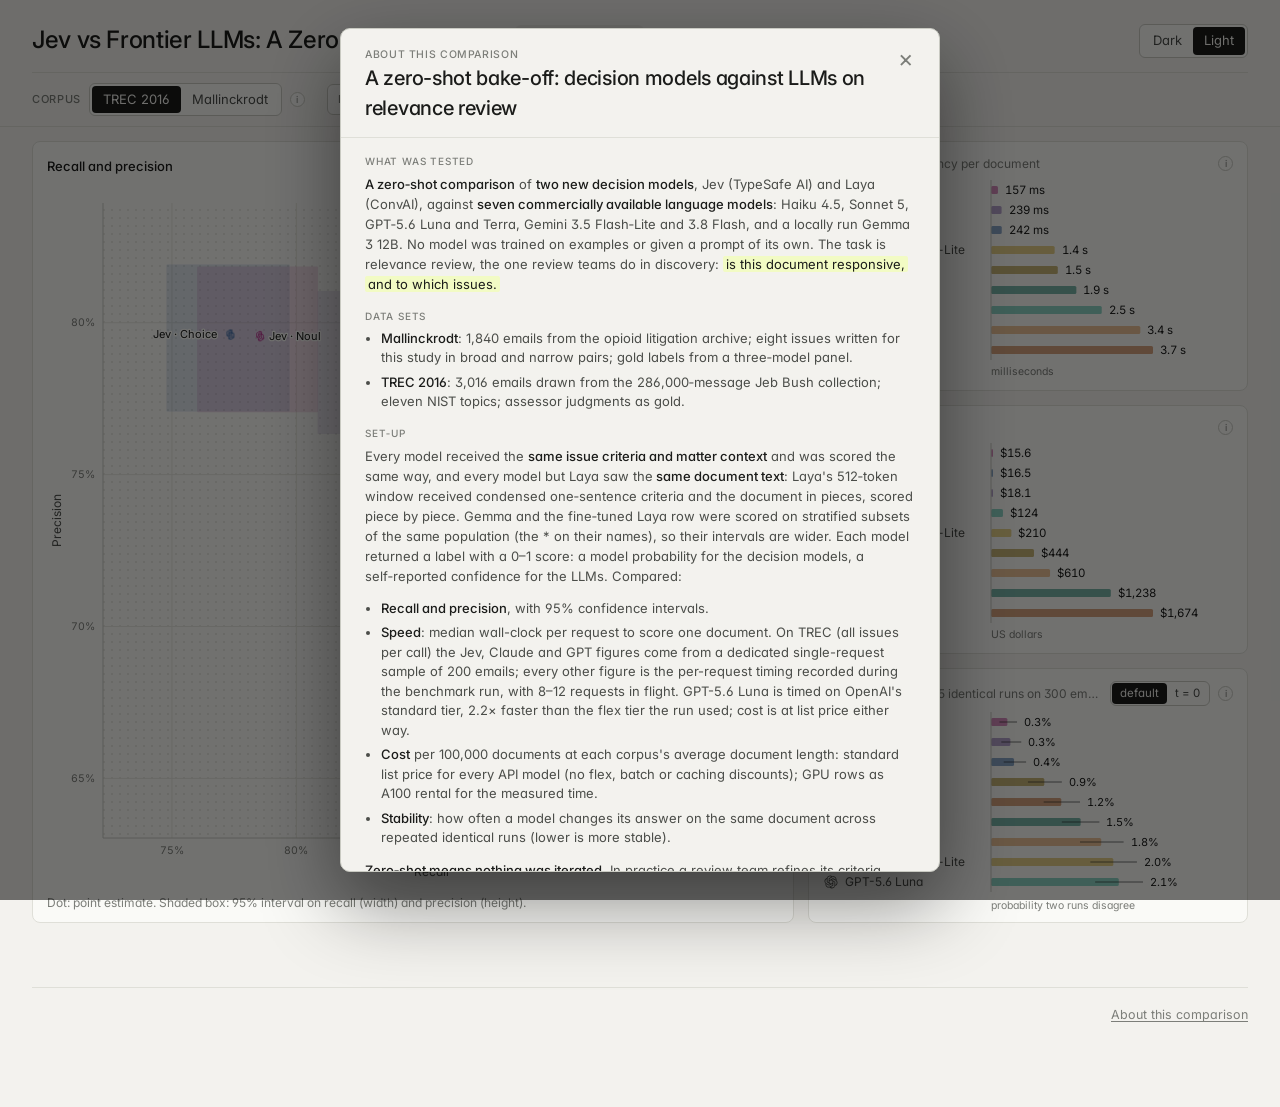
==== index.html @ c20f3b93 "deploy 2026-09-25T17:22Z" ====
<!doctype html>
<html lang="en" data-theme="light">
  <head>
    <meta charset="UTF-8" />
    <meta name="viewport" content="width=device-width, initial-scale=1.0" />
    <title>Jev vs Frontier LLMs: A Zero-Shot Bakeoff</title>
    <meta name="description" content="A zero-shot bake-off: two decision models against seven LLMs on discovery relevance review, same criteria and documents once, no training on examples, no prompt iteration." />
    <link rel="preconnect" href="https://fonts.googleapis.com" />
    <link rel="preconnect" href="https://fonts.gstatic.com" crossorigin />
    <link
      href="https://fonts.googleapis.com/css2?family=Inter:wght@400;500;600&display=swap"
      rel="stylesheet"
    />
    <script type="module" crossorigin src="./assets/main-C9_h8XtU.js"></script>
    <link rel="modulepreload" crossorigin href="./assets/styles-Cl5FQBZz.js">
    <link rel="modulepreload" crossorigin href="./assets/App-DE8PNgDk.js">
    <link rel="stylesheet" crossorigin href="./assets/styles-CGewvNcz.css">
  </head>
  <body>
    <div id="root"></div>
  </body>
</html>
---- assets/styles-CGewvNcz.css ----
:root{--sans: "Inter", -apple-system, BlinkMacSystemFont, "Segoe UI", sans-serif;--ease: cubic-bezier(.2, .7, .2, 1);--bg: #f3f2ee;--bg-2: #eae9e3;--panel: #fafaf7;--ink: #1b1c1a;--ink-2: #4b4d49;--ink-3: #7c7e79;--ink-4: #a7a9a3;--line: #dfdfd8;--line-2: #c9cac2;--grid: #e6e6df;--dots: #c6c7bf;--axis: #c9cac2;--box-alpha: .14;--box-stroke-w: .75;--bar-alpha: .55;--hl: #f2fbc4;--hl-line: #d6e88f;--tk-tag: #3a6ea5;--tk-attr: #6c5b9e;--tk-key: #3a6ea5;--tk-str: #4f7d3f;--tk-num: #8e4a8c;--c-jev: #b52f8a;--c-jev-2: #d878b8;--c-laya: #2c5f9e;--c-laya-2: #6d9bd0;--c-laya-ft: #7a5aa8;--c-haiku: #e0954a;--c-sonnet: #b85e1c;--c-luna: #33b39a;--c-terra: #0f7a66;--c-flashlite: #d3ae2e;--c-flash: #9d7c10;--c-gemma: #7d9240;--c-lexical: #9a9b95;--c-tar-1: #c4a7d6;--c-tar-2: #a583bf;--c-tar-3: #7f5aa3;--c-tar-4: #5a3a7e;--c-cal: #3d5a80;--c-base: #1b1c1a;--v0: #1b1c1a;--v1: #b85e1c;--v2: #e0954a;--v3: #2c5f9e;--v4: #6d9bd0;--v5: #7a5aa8;--v6: #ad8bd2;--v7: #b52f8a;--v8: #d878b8;--v9: #9d7c10;--v10: #d3ae2e;--v11: #7d9240;--v12: #7c7e79;--v13: #b8b9b3;--v14: #0f7a66;--v15: #33b39a}[data-theme=dark]{--bg: #1e2124;--bg-2: #262a2e;--panel: #23272a;--ink: #e9eae6;--ink-2: #c1c3be;--ink-3: #8b8e89;--ink-4: #62655f;--line: #2f3337;--line-2: #3d4247;--grid: #2c3034;--dots: #3a3f44;--axis: #464b50;--box-alpha: .2;--bar-alpha: .7;--hl: rgba(206, 240, 60, .14);--hl-line: rgba(206, 240, 60, .38);--tk-tag: #7fa8d8;--tk-attr: #a894d4;--tk-key: #7fa8d8;--tk-str: #93b876;--tk-num: #cc8bc0;--c-jev: #ea5fbf;--c-jev-2: #f2a1d8;--c-laya: #5b9be0;--c-laya-2: #9cc3ee;--c-laya-ft: #a98be0;--c-haiku: #f3ab5e;--c-sonnet: #e0822d;--c-luna: #5fd8bb;--c-terra: #23b39a;--c-flashlite: #ead45c;--c-flash: #c9ab2a;--c-gemma: #a9c060;--c-lexical: #8f938e;--c-tar-1: #d7c4e6;--c-tar-2: #bfa1d8;--c-tar-3: #a380c8;--c-tar-4: #8560b0;--c-cal: #7fa2cc;--c-base: #e9eae6;--v0: #e9eae6;--v1: #e0822d;--v2: #f3ab5e;--v3: #5b9be0;--v4: #9cc3ee;--v5: #a98be0;--v6: #c9b3ec;--v7: #ea5fbf;--v8: #f2a1d8;--v9: #c9ab2a;--v10: #ead45c;--v11: #a9c060;--v12: #8b8e89;--v13: #5b5f5a;--v14: #23b39a;--v15: #5fd8bb}*{box-sizing:border-box}html,body{margin:0;padding:0}body{background:var(--bg);color:var(--ink);font-family:var(--sans);font-size:14px;line-height:1.5;-webkit-font-smoothing:antialiased;text-rendering:optimizeLegibility;font-feature-settings:"cv11","ss01";transition:background .16s,color .16s}button{font:inherit;color:inherit}svg text{-webkit-user-select:none;user-select:none;font-family:var(--sans)}.mono,.num,svg text.mono{font-family:var(--sans);font-variant-numeric:tabular-nums;font-feature-settings:"tnum","cv11"}.page{max-width:1320px;margin:0 auto;padding:24px 32px 64px}.masthead{display:flex;align-items:center;gap:28px;padding-bottom:14px;border-bottom:1px solid var(--line)}.masthead .theme{margin-left:auto}.tabs{display:inline-flex;gap:4px}.tabs button{border:0;background:none;color:var(--ink-3);font:inherit;font-size:13.5px;padding:6px 10px;border-radius:6px;cursor:pointer}.tabs button:hover{color:var(--ink)}.tabs button.on{color:var(--ink);background:var(--bg-2)}.eyebrow{font-size:11px;letter-spacing:.06em;text-transform:uppercase;color:var(--ink-3);font-weight:500}.title{font-weight:500;font-size:24px;line-height:1.2;letter-spacing:-.015em;margin:0;white-space:nowrap}.title em{font-style:normal;color:var(--ink-3)}.lede{color:var(--ink-2);font-size:14.5px;max-width:760px;margin:0}.stats{display:flex;gap:32px;flex-wrap:wrap;margin-top:2px}.stat{display:flex;flex-direction:column;gap:2px}.stat .n{font-size:18px;line-height:1.1;font-weight:500;letter-spacing:-.02em;font-variant-numeric:tabular-nums}.stat .l{font-size:12px;color:var(--ink-3)}.controls{position:sticky;top:0;z-index:30;background:color-mix(in srgb,var(--bg) 96%,transparent);-webkit-backdrop-filter:blur(10px);backdrop-filter:blur(10px);border-bottom:1px solid var(--line);margin:0 -32px;padding:10px 32px;display:flex;gap:22px;flex-wrap:wrap;align-items:center}.control{display:flex;align-items:center;gap:8px}.control>.lab{font-size:11px;color:var(--ink-3);text-transform:uppercase;letter-spacing:.06em;font-weight:500}.control>.ctl{display:contents}.seg{display:inline-flex;border:1px solid var(--line-2);border-radius:6px;padding:2px;background:var(--panel)}.seg button{border:0;background:transparent;border-radius:4px;padding:4px 11px;font-size:13px;color:var(--ink-2);cursor:pointer;transition:background .12s,color .12s;white-space:nowrap}.seg button:hover{color:var(--ink)}.seg button.on{background:var(--ink);color:var(--bg)}.seg button.seg-hl{position:relative;z-index:0}.seg button.seg-hl:before{content:"";position:absolute;top:0;right:0;bottom:0;left:0;border-radius:4px;background:var(--hl);opacity:0;z-index:-1}.seg button.seg-hl.pulse:before{animation:seg-flash .65s ease-in-out 2}@keyframes seg-flash{0%,to{opacity:0}50%{opacity:1}}.section{padding:14px 0 8px}.sec-head{display:flex;align-items:baseline;gap:14px;flex-wrap:wrap;margin-bottom:6px}.sec-head h2{font-weight:500;font-size:22px;margin:0;letter-spacing:-.015em}.sec-head .sub{color:var(--ink-3);font-size:13px}.pick-wrap{position:relative;display:inline-flex}.pick-btn{display:inline-flex;align-items:center;gap:8px;border:1px solid var(--line-2);background:var(--panel);border-radius:6px;padding:5px 10px;font:inherit;font-size:13px;color:var(--ink);cursor:pointer}.pick-btn:hover,.pick-wrap.open .pick-btn{border-color:var(--ink-3)}.pick-btn .pick-lab{font-size:11px;color:var(--ink-3);text-transform:uppercase;letter-spacing:.06em;font-weight:500}.pick-btn .pick-sum{color:var(--ink)}.pick-btn .chev{width:6px;height:6px;border-right:1.5px solid var(--ink-3);border-bottom:1.5px solid var(--ink-3);transform:translateY(-2px) rotate(45deg);margin-left:2px}.pick-pop{position:absolute;top:calc(100% + 6px);left:0;z-index:40;min-width:300px;max-height:min(70vh,640px);overflow:auto;background:var(--panel);border:1px solid var(--line-2);border-radius:8px;padding:6px;box-shadow:0 12px 32px #00000059;width:max-content;max-width:min(92vw,760px)}.pick-grps{display:flex;flex-wrap:wrap;align-items:flex-start;gap:2px 14px}.pick-pop.r{left:auto;right:0}.pick-grp{flex:1 0 auto;min-width:210px}.pick-grp{padding:4px 0 6px}.pick-gh{display:flex;width:100%;justify-content:space-between;align-items:baseline;border:0;background:none;font:inherit;font-size:10.5px;letter-spacing:.06em;text-transform:uppercase;color:var(--ink-3);font-weight:500;padding:4px 8px;cursor:pointer;border-radius:4px}.pick-gh:hover{color:var(--ink);background:var(--bg-2)}.pick-gh .n{font-size:10.5px;letter-spacing:0;text-transform:none;color:var(--ink-4)}.pick-row{display:flex;align-items:center;border-radius:5px}.pick-row:hover{background:var(--bg-2)}.pick-main{flex:1;display:flex;align-items:center;gap:8px;border:0;background:none;font:inherit;font-size:12.5px;color:var(--ink-3);padding:4px 8px;cursor:pointer;text-align:left;border-radius:5px;white-space:nowrap}.pick-row.on .pick-main{color:var(--ink)}.pick-main .box{width:12px;height:12px;border-radius:3px;border:1px solid var(--line-2);flex:none;position:relative}.pick-main .box.on{background:var(--ink);border-color:var(--ink)}.pick-main .box.on:after{content:"";position:absolute;left:3.5px;top:1px;width:3px;height:6px;border-right:1.5px solid var(--bg);border-bottom:1.5px solid var(--bg);transform:rotate(45deg)}.pick-main .mark{display:inline-flex;align-items:center;flex:none}.pick-row:not(.on) .mark{opacity:.45;filter:grayscale(1)}.pick-main .sw{width:9px;height:9px;border-radius:2px;display:inline-block}.pick-main .star{color:var(--ink-3);font-size:11px}.pick-main .sub{color:var(--ink-4)}.pick-i{width:16px;height:16px;border-radius:50%;border:1px solid var(--line-2);background:none;color:var(--ink-3);font:inherit;font-size:9.5px;display:inline-flex;align-items:center;justify-content:center;cursor:pointer;margin-right:6px;opacity:0}.pick-row:hover .pick-i{opacity:1}.pick-i:hover{color:var(--ink);border-color:var(--ink-3)}.pick-foot{width:100%;display:flex;gap:12px;align-items:center;border-top:1px solid var(--line);margin-top:4px;padding:8px 8px 4px}.pick-foot button{border:0;background:none;font:inherit;font-size:11.5px;color:var(--ink-3);cursor:pointer;padding:0}.pick-foot button:hover{color:var(--ink)}.pick-foot-r{margin-left:auto}.pick-note{color:var(--ink-4);font-size:11.5px;max-width:360px;display:inline-block;white-space:normal;text-align:right}.dash{display:grid;grid-template-columns:minmax(0,1fr) 440px;gap:14px;align-items:stretch}.dash .stack{display:flex;flex-direction:column;gap:14px;min-width:0}.dash .card{min-width:0}@media(max-width:1000px){.dash{grid-template-columns:1fr}}.dash.ranked{grid-template-columns:minmax(0,1fr)}.dash.ranked>.card{grid-column:1 / -1}.dash.ranked .stack{display:grid;grid-auto-flow:column;grid-auto-columns:minmax(0,1fr)}@media(max-width:900px){.dash.ranked .stack{grid-auto-flow:row;grid-auto-columns:auto}}.cmp-tabs{flex-basis:100%;display:flex;align-items:center;margin:-4px 0 -10px}.cmp-tabs .seg{border:0;background:none;padding:0;border-radius:0;gap:2px;flex-wrap:wrap}.cmp-tabs .seg button{padding:7px 12px 9px;font-size:13.5px;color:var(--ink-3);border-radius:6px 6px 0 0}.cmp-tabs .seg button:hover{color:var(--ink);background:var(--bg-2)}.cmp-tabs .seg button.on{background:none;color:var(--ink);box-shadow:inset 0 -2px 0 var(--ink)}.cmp-full .card-t,.cmp-full .card-t .right{flex-wrap:wrap;row-gap:6px}.masthead .variant{font-size:12px;color:var(--ink-3);text-decoration:none;border:1px solid var(--line-2);border-radius:999px;padding:2px 10px;white-space:nowrap}.masthead .variant:hover{color:var(--ink);border-color:var(--ink-3)}.select{position:relative}.select select{-moz-appearance:none;appearance:none;-webkit-appearance:none;border:1px solid var(--line-2);background:var(--panel);border-radius:6px;padding:6px 30px 6px 10px;font:inherit;font-size:13px;color:var(--ink);cursor:pointer}.select:after{content:"";position:absolute;right:11px;top:50%;width:6px;height:6px;border-right:1.5px solid var(--ink-3);border-bottom:1.5px solid var(--ink-3);transform:translateY(-70%) rotate(45deg);pointer-events:none}.card{background:var(--panel);border:1px solid var(--line);border-radius:8px;padding:12px 14px 10px;position:relative}.card.fill{display:flex;flex-direction:column}.card.fill .chart-fill{flex:1;position:relative}.card-t{display:flex;align-items:center;gap:8px;margin-bottom:6px}.card-t .seg{padding:1px}.card-t .seg button{padding:2px 8px;font-size:11.5px}.card-t h3{margin:0;font-size:13px;font-weight:500;color:var(--ink);white-space:nowrap}.card-t .unit{color:var(--ink-3);font-size:12px;white-space:nowrap;overflow:hidden;text-overflow:ellipsis;min-width:0;flex:1}.card-t .right{margin-left:auto;display:flex;align-items:center;gap:8px;flex:none}.card [data-tip-host]{min-width:0}.hint{position:relative;display:inline-flex}.hint>.i{display:inline-flex;align-items:center;justify-content:center;width:15px;height:15px;padding:0;border-radius:50%;border:1px solid var(--line-2);color:var(--ink-3);font:inherit;font-size:9.5px;cursor:pointer;line-height:1;background:var(--panel)}.hint>.i:hover,.hint.open>.i{border-color:var(--ink-3);color:var(--ink)}.hint>.i:focus-visible{outline:1.5px solid var(--ink-3);outline-offset:1px}.hint .pop{position:absolute;top:calc(100% + 7px);right:0;z-index:45;width:360px;max-width:calc(100vw - 24px);background:var(--panel);color:var(--ink);border:1px solid var(--line);border-radius:8px;padding:10px 12px 11px;font-size:12px;line-height:1.45;font-weight:400;text-align:left;white-space:normal;box-shadow:0 6px 20px #00000024}[data-theme=dark] .hint .pop{box-shadow:0 8px 24px #0006;border-color:var(--line-2)}.hint .pop.l{right:auto;left:0}.hint .pop.up{top:auto;bottom:calc(100% + 7px)}.hint .pop .t{font-size:12.5px;font-weight:500;color:var(--ink);margin-bottom:8px}.hint .pop dl{display:grid;grid-template-columns:max-content minmax(0,1fr);gap:6px 12px;margin:0}.hint .pop dl .row{display:contents}.hint .pop dt{font-size:10px;letter-spacing:.05em;text-transform:uppercase;color:var(--ink-3);font-weight:500;padding-top:2px;max-width:92px}.hint .pop dd,.hint .pop p{margin:0;font-size:12px;color:var(--ink-2)}.hint .pop .more{display:inline-block;margin-top:10px;padding:0;border:0;background:none;font:inherit;font-size:11.5px;color:var(--ink-3);cursor:pointer;text-decoration:underline;text-underline-offset:2px}.hint .pop .more:hover{color:var(--ink)}.tip{position:absolute;z-index:50;pointer-events:none;color:var(--ink);border-radius:6px;padding:7px 10px 6px;width:max-content;min-width:150px;max-width:260px;background:color-mix(in srgb,var(--panel) 92%,transparent);backdrop-filter:blur(6px);-webkit-backdrop-filter:blur(6px);border:1px solid var(--line);box-shadow:0 4px 16px #0000001a;font-size:12px;line-height:1.4}[data-theme=dark] .tip{background:color-mix(in srgb,var(--bg-2) 92%,transparent);border-color:var(--line-2);box-shadow:0 6px 20px #00000059}.tip .t{font-weight:500;font-size:12px;margin-bottom:4px;display:flex;align-items:center;gap:7px}.tip .t .sw{width:8px;height:8px;border-radius:2px;display:inline-block;flex:none}.tip .t .ic{display:inline-flex;align-items:center;flex:none}.tip .val{display:flex;align-items:baseline;gap:2px 6px;flex-wrap:wrap}.tip .val .n{font-size:13px;font-weight:500;font-variant-numeric:tabular-nums;font-feature-settings:"tnum","cv11";white-space:nowrap}.tip .val .u{color:var(--ink-3);font-size:11.5px}.tip .kv{display:flex;justify-content:space-between;gap:14px}.tip .kv .k{color:var(--ink-3);white-space:nowrap}.tip .kv .v{font-variant-numeric:tabular-nums;font-feature-settings:"tnum","cv11";text-align:right}.tip .line,.tip .sub{color:var(--ink-3);margin-top:3px}.tip .cta{color:var(--ink-4);font-size:11px;margin-top:5px;text-align:right;letter-spacing:.02em}.sel{outline:none}.sel .hit{fill:var(--ink);fill-opacity:0;transition:fill-opacity .12s}.sel:hover .hit,.sel:focus-visible .hit{fill-opacity:.05}.sel:focus-visible .hit{fill-opacity:.09}.hl .hit{fill:var(--ink);fill-opacity:.05;transition:fill-opacity .12s}.hl text[fill="var(--ink-2)"]{fill:var(--ink)}.mv{transition:transform .32s var(--ease)}.fd{transition:opacity .48s var(--ease)}.mv.fd{transition:transform .32s var(--ease),opacity .48s var(--ease)}.tip,.hint .pop{animation:rise-2 .12s var(--ease)}.ex-back{animation:fade-in .18s var(--ease)}.ex-modal{animation:rise-4 .18s var(--ease)}@keyframes fade-in{0%{opacity:0}to{opacity:1}}@keyframes rise-2{0%{opacity:0;transform:translateY(2px)}to{opacity:1;transform:none}}@keyframes rise-4{0%{opacity:0;transform:translateY(4px)}to{opacity:1;transform:none}}.pr-box.pulse{animation:box-breathe .65s ease-in-out 2}@keyframes box-breathe{0%,to{fill-opacity:var(--box-alpha)}50%{fill-opacity:calc(var(--box-alpha) * 1.6)}}.row-dm{fill:var(--hl);fill-opacity:1;opacity:0;pointer-events:none;transition:fill-opacity .12s}.row-dm.pulse{animation:row-breathe .65s ease-in-out 2}@keyframes row-breathe{0%,to{opacity:0}50%{opacity:1}}.sel:hover .row-dm,.sel:focus-visible .row-dm,.hl .row-dm{fill-opacity:0}.row-ref{fill:var(--hl);fill-opacity:1;opacity:.55;pointer-events:none;transition:fill-opacity .12s}.sel:hover .row-ref,.sel:focus-visible .row-ref,.hl .row-ref{fill-opacity:0}@media(prefers-reduced-motion:reduce){*,*:before,*:after{transition-duration:0s!important;animation-duration:0s!important}.pr-box.pulse,.row-dm.pulse,.seg button.seg-hl.pulse:before{animation:none}}.pick-main .lbl{display:inline-flex;align-items:center;gap:8px;position:relative}.pick-main .lbl.dec .nm{color:var(--ink);font-weight:500}.decider-tag{display:inline-block;vertical-align:.15em;margin-left:8px;padding:0 5px;border:1px solid var(--line-2);border-radius:2px;color:var(--ink-2);font-size:10px;line-height:1.5;font-weight:500;letter-spacing:.06em;text-transform:uppercase;white-space:nowrap}.fact .decider-tag{margin-left:5px;vertical-align:.1em}.legend-note{color:var(--ink-3);font-size:12px;margin-top:8px;display:flex;gap:18px;flex-wrap:wrap;align-items:center}.legend-note .k{display:inline-flex;align-items:center;gap:6px}.empty{color:var(--ink-4);font-size:13px;padding:40px 0;text-align:center}.notes{margin-top:56px;border-top:1px solid var(--line);padding:18px 0;display:flex;align-items:center;gap:12px}.notes-t{color:var(--ink-3);font-size:12.5px}.masthead .theme{display:inline-flex;align-items:center;gap:14px}.disc-link{margin-left:auto;border:0;background:none;padding:0;color:var(--ink-3);font-size:12.5px;cursor:pointer;text-decoration:underline;text-underline-offset:2px}.disc-link:hover{color:var(--ink)}.ex-modal.disclaimer{width:min(600px,100%);height:auto;max-height:100%}.disc-body{padding:14px 24px 22px;overflow:auto}.disc-body p{margin:0 0 12px;font-size:13px;line-height:1.55;color:var(--ink-2)}.disc-body h4{margin:14px 0 5px;font-size:10px;font-weight:500;letter-spacing:.08em;text-transform:uppercase;color:var(--ink-3)}.disc-body h4:first-child{margin-top:2px}.disc-body ul{margin:0 0 12px;padding-left:16px}.disc-body li{margin:0 0 5px;font-size:13px;line-height:1.5;color:var(--ink-2)}.disc-body li b,.disc-body p b{font-weight:500;color:var(--ink)}.disc-body mark{background:var(--hl, #f2fbc4);color:var(--ink);padding:0 3px;border-radius:2px;box-decoration-break:clone;-webkit-box-decoration-break:clone}[data-theme=dark] .disc-body mark{background:var(--hl, rgba(206, 240, 60, .16))}.disc-body a{color:var(--ink);text-decoration:underline;text-underline-offset:2px}.disc-note{margin-top:18px;text-align:center;color:var(--ink-4);font-size:11.5px}.ex-modal.method{width:min(1120px,100%);height:auto;max-height:min(900px,100%)}.method-body{flex:1;min-height:0;overflow:auto;padding:0 24px 20px}.fact{width:100%;min-width:880px;border-collapse:separate;border-spacing:0;table-layout:fixed;font-size:12px;line-height:1.45;margin-top:4px}.fact.two{margin-top:22px}.fact thead th{position:sticky;top:0;z-index:1;background:var(--bg);text-align:left;font-weight:500;font-size:12.5px;color:var(--ink);padding:16px 14px 8px 0;border-bottom:1px solid var(--line-2);vertical-align:bottom}.fact thead th:first-child{font-size:10.5px;letter-spacing:.06em;text-transform:uppercase;color:var(--ink-3);width:136px}.fact.two thead th:last-child{font-weight:400;color:var(--ink-3);font-size:12px}.fact-sub{display:block;color:var(--ink-3);font-size:11px;font-weight:400;margin-top:1px}.fact tbody th{font-size:10px;letter-spacing:.05em;text-transform:uppercase;color:var(--ink-3);font-weight:500;text-align:left;vertical-align:top;padding:10px 12px 10px 0;line-height:1.4}.fact tbody td{color:var(--ink-2);vertical-align:top;padding:9px 16px 9px 0}.fact tbody th,.fact tbody td{border-bottom:1px solid var(--line)}.fact tbody tr:last-child th,.fact tbody tr:last-child td{border-bottom:0}.fact .n{color:var(--ink);font-variant-numeric:tabular-nums;font-feature-settings:"tnum","cv11"}.fact b,.hint .pop b{font-weight:500;color:var(--ink)}.fact mark,.hint .pop mark{display:inline;background:var(--hl, #f2fbc4);color:var(--ink);padding:0 3px;border-radius:2px;box-decoration-break:clone;-webkit-box-decoration-break:clone}[data-theme=dark] .fact mark,[data-theme=dark] .hint .pop mark{background:var(--hl, rgba(206, 240, 60, .16))}.ex-btn{border:1px solid var(--line-2);background:none;color:var(--ink-3);font-size:10.5px;letter-spacing:.04em;text-transform:uppercase;border-radius:4px;padding:2px 7px;cursor:pointer;line-height:1.5;flex:none}.ex-btn:hover{color:var(--ink);border-color:var(--ink-3)}.sec-head .ex-btn{margin-left:auto}.ex-back{position:fixed;top:0;right:0;bottom:0;left:0;background:#0000008c;z-index:200;display:flex;align-items:center;justify-content:center;padding:28px}.ex-modal{background:var(--bg);color:var(--ink);border:1px solid var(--line-2);border-radius:10px;width:min(1320px,100%);height:min(900px,100%);display:flex;flex-direction:column;box-shadow:0 30px 80px #00000073;overflow:hidden}.ex-head{display:flex;align-items:flex-start;justify-content:space-between;gap:20px;padding:18px 24px 14px;border-bottom:1px solid var(--line)}.ex-head h2{margin:0;font-size:20px;font-weight:500;letter-spacing:-.015em}.ex-title>.decider-tag{align-self:flex-end;margin-bottom:5px}.ex-title{display:flex;align-items:flex-end;flex-wrap:wrap;gap:6px 14px}.ex-menu{position:relative;display:inline-flex;flex-direction:column;align-items:flex-start;gap:3px}.ex-menu-cap{font-size:10px;font-weight:500;letter-spacing:.08em;text-transform:uppercase;color:var(--ink-4);line-height:1}.ex-menu-b{display:inline-flex;align-items:center;gap:8px;margin:0;padding:4px 8px 4px 10px;font:inherit;font-size:13px;font-weight:500;letter-spacing:0;color:var(--ink);background:var(--panel);border:1px solid var(--line-2);border-radius:6px;cursor:pointer;text-align:left;line-height:1.2;transition:border-color .12s,background-color .12s,box-shadow .12s}.ex-menu-b:hover,.ex-menu.open .ex-menu-b{border-color:var(--ink-3)}.ex-menu.open .ex-menu-b{box-shadow:0 0 0 3px color-mix(in srgb,var(--ink-3) 14%,transparent)}.ex-menu-b:focus-visible{outline:1.5px solid var(--ink-3);outline-offset:2px}.ex-chev{display:inline-block;flex:none;color:var(--ink-3);transition:transform .12s,color .12s}.ex-menu-b:hover .ex-chev,.ex-menu.open .ex-chev{color:var(--ink)}.ex-menu.open .ex-chev{transform:rotate(180deg)}.ex-menu-pop{position:fixed;z-index:240;min-width:200px;max-width:calc(100vw - 16px);background:var(--panel);color:var(--ink);border:1px solid var(--line);border-radius:8px;padding:4px;font-size:13px;font-weight:400;letter-spacing:0;line-height:1.4;text-align:left;box-shadow:0 6px 20px #00000024;display:flex;flex-direction:column;max-height:60vh;animation:rise-2 .12s var(--ease)}[data-theme=dark] .ex-menu-pop{box-shadow:0 8px 24px #0006;border-color:var(--line-2)}.ex-menu-pop.wide{width:300px}.ex-menu-list{overflow:auto;min-height:0;display:flex;flex-direction:column;gap:1px}.ex-mi{display:grid;grid-template-columns:14px minmax(0,1fr);gap:8px;align-items:start;padding:6px 10px 6px 8px;border:0;border-radius:5px;background:none;color:var(--ink);font:inherit;text-align:left;cursor:pointer;width:100%}.ex-mi:hover,.ex-mi:focus-visible{background:var(--bg-2);outline:none}.ex-mi.on{color:var(--ink)}.ex-mi-chk{color:var(--ink);font-size:11px;line-height:1.4;padding-top:1px;text-align:center}.ex-mi-body{display:flex;flex-direction:column;gap:1px;min-width:0}.ex-mi-l{display:flex;align-items:baseline;gap:8px;flex-wrap:wrap}.ex-mi-l .tag{font-size:10px;color:var(--ink-4);letter-spacing:.02em}.ex-menu-foot{flex:none;color:var(--ink-4);font-size:10.5px;letter-spacing:.04em;padding:6px 10px 4px;border-top:1px solid var(--line);margin-top:3px}.ex-eyebrow{font-size:10.5px;letter-spacing:.06em;text-transform:uppercase;color:var(--ink-3);font-weight:500}.ex-head-ctl{display:flex;align-items:center;gap:14px}.ex-close{border:0;background:none;color:var(--ink-3);font-size:24px;line-height:1;cursor:pointer;padding:0 2px}.ex-close:hover{color:var(--ink)}.ex-body{display:flex;flex-direction:column;flex:1;min-height:0}.ex-main{flex:1;min-height:0;padding:18px 24px 24px;overflow:auto;min-width:0}.ex-lead{margin:0 0 16px;color:var(--ink);font-size:14px;line-height:1.6}.ex-lead b,.ex-intro b,.ex-note b{font-weight:600;color:var(--ink)}.ex-lead mark{background:var(--hl);color:var(--ink);padding:1px 3px;margin:0 -1px;border-radius:2px;box-decoration-break:clone;-webkit-box-decoration-break:clone}.ex-intro{margin:0 0 10px;color:var(--ink-2);font-size:13.5px;line-height:1.55}.ex-note{margin:0 0 18px;color:var(--ink);font-size:13.5px;line-height:1.55;padding:10px 14px;border-left:2px solid var(--c-jev);background:var(--hl);border-radius:0 6px 6px 0}.ex-sec{display:flex;align-items:baseline;gap:10px;flex-wrap:wrap;margin:18px 0 12px;padding-top:14px;border-top:1px solid var(--line)}.ex-sec-t{font-size:11px;font-weight:500;letter-spacing:.08em;text-transform:uppercase;color:var(--ink-3)}.ex-cols{display:grid;grid-template-columns:minmax(0,58fr) minmax(0,42fr);gap:20px;align-items:start}.ex-col{background:var(--panel);border:1px solid var(--line);border-radius:8px;padding:14px 16px 12px;min-width:0}.ex-col-t{font-size:13px;font-weight:500;margin-bottom:10px;display:flex;align-items:baseline;gap:10px;flex-wrap:wrap}.ex-col-s{color:var(--ink-3);font-size:12px;font-weight:400}.ex-col-s b{color:var(--ink-2);font-weight:500}.ex-out-t{margin-top:18px;flex-direction:column;align-items:stretch;gap:3px}.ex-out-row{display:flex;align-items:center;justify-content:space-between;gap:10px;flex-wrap:wrap}.ex-out-row .seg{padding:1.5px}.ex-out-row .seg button{padding:2px 8px;font-size:11.5px;font-weight:400}.ex-obj{display:flex;flex-direction:column;gap:2px}.ex-row{display:grid;grid-template-columns:118px minmax(0,1fr);gap:10px;padding:4px 8px 4px 10px;margin-left:-10px;border-left:2px solid transparent;border-radius:0 4px 4px 0}.ex-row.chg{border-left-color:var(--c-jev);background:color-mix(in srgb,var(--c-jev) 9%,transparent)}.ex-row.sub{border-left-color:color-mix(in srgb,var(--c-jev) 45%,transparent)}.ex-k{color:var(--ink-3);font-size:12px;padding-top:1px;word-break:break-word}.ex-type{display:inline-block;margin-left:6px;font-size:10px;letter-spacing:.05em;text-transform:uppercase;color:var(--ink);border:1px solid var(--line-2);border-radius:3px;padding:0 4px}.ex-v{font-size:12.5px;line-height:1.5;min-width:0}.ex-v .ex-obj{border-left:1px solid var(--line);padding-left:8px;margin-top:2px}.ex-str{white-space:pre-wrap;word-break:break-word}.ex-lit{font-family:inherit;font-variant-numeric:tabular-nums;font-feature-settings:"tnum";color:var(--ink)}.ex-arr{display:flex;flex-direction:column;gap:4px}.ex-item{display:grid;grid-template-columns:18px minmax(0,1fr);gap:6px;padding:2px 6px;margin-left:-6px;border-left:2px solid transparent}.ex-item.chg{border-left-color:var(--c-jev);background:color-mix(in srgb,var(--c-jev) 9%,transparent)}.ex-idx{color:var(--ink-4);font-size:11px;padding-top:2px}.ex-chip{border:1px solid var(--line-2);background:var(--bg);color:var(--ink-2);border-radius:4px;padding:0 6px;font-size:11.5px;cursor:pointer;line-height:1.6;margin:1px 0}.ex-chip:hover,.ex-chip.on{color:var(--ink);border-color:var(--ink-3)}.ex-inline{display:block;white-space:pre-wrap;color:var(--ink-2);font-size:12px;margin:6px 0 4px;padding:8px 10px;border:1px dashed var(--line-2);border-radius:4px;max-height:320px;overflow:auto}.ex-details summary{cursor:pointer;color:var(--ink-2);font-size:12.5px}.ex-details pre{margin:6px 0 0;font:11.5px/1.45 ui-monospace,SF Mono,Menlo,monospace;color:var(--ink-2);white-space:pre-wrap;max-height:360px;overflow:auto}.ex-json{margin:0;font:11.5px/1.5 ui-monospace,SF Mono,Menlo,monospace;color:var(--ink-2);white-space:pre-wrap;word-break:break-word}.tk-tag{color:var(--tk-tag)}.tk-attr{color:var(--tk-attr)}.tk-key{color:var(--tk-key)}.tk-str{color:var(--tk-str)}.tk-num,.tk-bool{color:var(--tk-num)}.tk-p{color:var(--ink-3)}.ex-removed{margin-top:10px;color:var(--ink-3);font-size:12px;line-height:1.45;padding-top:8px;border-top:1px dashed var(--line)}.ex-empty{color:var(--ink-4);font-size:12.5px;padding:12px 0}.ex-label{font-weight:500}.ex-label.ok .ex-gold{color:var(--ink-3)}.ex-label.bad .ex-gold{color:var(--c-sonnet)}.ex-gold{font-weight:400;font-size:12px;margin-left:6px}.ex-foot{color:var(--ink-4);font-size:11.5px;margin-top:10px;line-height:1.45}.ex-legend{display:flex;gap:22px;flex-wrap:wrap;align-items:center;padding:10px 24px;border-top:1px solid var(--line);color:var(--ink-3);font-size:12px}.ex-legend>span{display:inline-flex;align-items:center;gap:7px}.ex-sw{width:10px;height:10px;border-radius:2px;display:inline-block}.ex-sw.chg{background:color-mix(in srgb,var(--c-jev) 30%,transparent);border-left:2px solid var(--c-jev)}@media(max-width:980px){.ex-cols{grid-template-columns:1fr}}.ex-blocks{display:flex;flex-direction:column;gap:10px}.ex-block{border:1px solid var(--line);border-radius:6px;padding:8px 10px 6px 12px}.ex-block-t{font-size:11px;letter-spacing:.05em;text-transform:uppercase;color:var(--ink-3);margin-bottom:6px;font-weight:500}.ex-v .ex-blocks{margin-top:2px}.ex-row.full{grid-template-columns:1fr;gap:6px}.ex-col.pin{position:sticky;top:0}.ex-metrics{background:var(--panel);border:1px solid var(--line);border-radius:8px;padding:12px 16px;margin:0 0 18px}.ex-metrics-t{font-size:13px;font-weight:500;display:flex;align-items:center;gap:8px;flex-wrap:wrap;margin-bottom:10px}.ex-metrics-t .sw{width:9px;height:9px;border-radius:2px;display:inline-block;flex:none}.ex-metrics-t .ex-col-s{margin-left:2px}.ex-metrics-grid{display:grid;grid-template-columns:repeat(auto-fit,minmax(280px,1fr));gap:12px 28px;align-items:start}.ex-metric-t{font-size:10.5px;letter-spacing:.06em;text-transform:uppercase;color:var(--ink-3);font-weight:500;padding-bottom:5px;margin-bottom:4px;border-bottom:1px solid var(--line)}.ex-metric dl{display:grid;grid-template-columns:minmax(0,max-content) minmax(0,1fr);gap:3px 14px;margin:0;font-size:12px;line-height:1.45}.ex-metric dl .row{display:contents}.ex-metric dt{color:var(--ink-3);max-width:200px}.ex-metric dd{margin:0;color:var(--ink);text-align:right;font-variant-numeric:tabular-nums;font-feature-settings:"tnum","cv11";overflow-wrap:anywhere}.ex-metric dd.line{grid-column:1 / -1;text-align:left;color:var(--ink-2)}.ex-metric dd.hl{justify-self:end;background:var(--hl);border:1px solid var(--hl-line);border-radius:3px;padding:0 5px;margin:-1px 0;color:var(--ink)}.ex-metric-note{margin:8px 0 0;color:var(--ink-3);font-size:11.5px;line-height:1.45}.ex-same{margin:0 0 18px;color:var(--ink-3);font-size:12.5px;line-height:1.5}.ex-band{display:flex;align-items:baseline;gap:10px;flex-wrap:wrap;margin:0 0 12px}.ex-band-t{font-size:11px;font-weight:500;letter-spacing:.08em;text-transform:uppercase;color:var(--ink-3)}.ex-band-s{color:var(--ink-3);font-size:12px;display:inline-flex;align-items:center;gap:7px;min-width:0}.ex-band-s .sw{width:9px;height:9px;border-radius:2px;display:inline-block;flex:none}.ex-band-ctl{margin-left:auto;display:inline-flex;align-items:center;gap:8px;flex-wrap:wrap;align-self:center}.ex-band-ctl .seg{padding:1.5px}.ex-band-ctl .seg button{padding:2px 8px;font-size:11.5px;font-weight:400}.ex-set{margin:18px 0 0;padding:14px 0 0;border-top:1px solid var(--line)}.ex-set .ex-note{margin-bottom:14px}.ex-facts{display:grid;grid-template-columns:repeat(auto-fit,minmax(250px,1fr));gap:14px 28px;align-items:start;background:var(--panel);border:1px solid var(--line);border-radius:8px;padding:12px 16px 14px}.ex-params dd{text-align:right}.ex-params .row.chg dt,.ex-params .row.chg dd{color:var(--ink)}.ex-params .row.chg dd{justify-self:end;border-left:2px solid var(--c-jev);background:color-mix(in srgb,var(--c-jev) 9%,transparent);border-radius:0 3px 3px 0;padding:0 5px 0 6px;margin:-1px 0}.ex-example{margin:22px 0 0;padding:14px 0 0;border-top:1px solid var(--line)}.ex-pair{display:grid;grid-template-columns:minmax(0,1fr) minmax(0,1fr);gap:20px;align-items:stretch}.ex-pane{display:flex;flex-direction:column;min-width:0;min-height:320px;max-height:min(640px,70vh);background:var(--panel);border:1px solid var(--line);border-radius:8px}.ex-pane-h{flex:none;display:flex;flex-direction:column;gap:2px;padding:12px 16px 10px;border-bottom:1px solid var(--line)}.ex-pane-t{font-size:13px;font-weight:500}.ex-pane-k{color:var(--ink-3);font-weight:400}.ex-pane-b{flex:1;min-height:0;overflow:auto;padding:12px 16px 12px 22px}.ex-pane-b .ex-chip{white-space:nowrap}@media(max-width:900px){.ex-pair{grid-template-columns:minmax(0,1fr)}.ex-pane{min-height:0;max-height:520px}.ex-band-ctl{margin-left:0}}.logo{border-radius:3px;object-fit:contain;display:inline-block}.page.studio{max-width:none}.studio .controls{position:static;-webkit-backdrop-filter:none;backdrop-filter:none;gap:18px 22px}.studio-bar-r{margin-left:auto;display:inline-flex;align-items:center;gap:10px}.studio .controls.studio-presets{padding-top:7px;padding-bottom:7px;gap:12px 26px;background:color-mix(in srgb,var(--panel) 40%,var(--bg))}.studio-presets .studio-btn.small{padding:3px 9px}.studio-presets .studio-size input.name{width:170px;padding:4px 8px}.studio-preset-cur{font-size:12.5px;color:var(--ink-2);max-width:220px;overflow:hidden;text-overflow:ellipsis;white-space:nowrap}.studio-preset-cur .dot{color:var(--ink);font-weight:600}.studio-hint{color:var(--ink-3);font-size:13px}.studio-ins{margin:0 -32px;border-bottom:1px solid var(--line);background:color-mix(in srgb,var(--panel) 40%,var(--bg))}.studio-sec{border-bottom:1px solid var(--line);padding:0 32px}.studio-sec:last-child{border-bottom:0}.studio-sec-h{margin:0;font-size:inherit;font-weight:inherit;line-height:inherit}.studio-sec-h button{display:flex;align-items:center;gap:10px;width:100%;min-width:0;padding:9px 0;border:0;background:none;font:inherit;color:var(--ink);text-align:left;cursor:pointer;border-radius:4px}.studio-sec-h button:focus-visible{outline:1.5px solid var(--ink-3);outline-offset:-1px}.studio-sec-h .chev{flex:none;width:6px;height:6px;margin:0 4px 0 3px;border-right:1.5px solid var(--ink-3);border-bottom:1.5px solid var(--ink-3);transform:rotate(-45deg);transition:transform .12s var(--ease),border-color .12s}.studio-sec.open .studio-sec-h .chev{transform:translateY(-1px) rotate(45deg)}.studio-sec-h button:hover .chev{border-color:var(--ink)}.studio-sec-h .t{flex:none;font-size:12.5px;font-weight:500;letter-spacing:.01em;min-width:58px}.studio-sec-h .sum{color:var(--ink-3);font-size:12px;white-space:nowrap;overflow:hidden;text-overflow:ellipsis;min-width:0}.studio-sec-h button:hover .sum{color:var(--ink-2)}.studio-sec-b{display:grid;grid-template-columns:repeat(auto-fit,minmax(min(100%,540px),1fr));gap:6px 36px;padding:2px 0 14px 23px}.studio-sec-b .control{display:grid;grid-template-columns:92px minmax(0,1fr);column-gap:10px;align-items:start;min-height:30px}.studio-sec-b .control>.lab{padding-top:9px;line-height:1.2}.studio-sec-b .control>.ctl{display:flex;flex-wrap:wrap;align-items:center;gap:6px 10px;min-height:30px}.studio-sec-b .control.wide{grid-column:1 / -1}.studio-sec-b .studio-hint.small{line-height:1.3}.studio-sec-b .studio-swatches{display:grid;grid-template-columns:repeat(auto-fill,minmax(176px,1fr));gap:6px 14px;width:100%}.studio-sec-b .studio-swatch{display:grid;grid-template-columns:24px auto minmax(0,1fr);gap:7px;align-items:center}.studio-sec-b .studio-swatch>span{overflow:hidden;text-overflow:ellipsis;white-space:nowrap}.studio-sec-b .studio-fam{display:inline-flex;flex-wrap:wrap;align-items:center;gap:6px 14px}.studio-sec-b .studio-fam .studio-swatch{display:inline-flex}.studio-sec-b .studio-slider{gap:8px;margin-right:8px}.studio-sec-b .studio-slider input[type=range]{width:120px}.studio-sec-b .studio-slider>span:first-child{min-width:56px}@media(max-width:720px){.studio-sec-b .control{grid-template-columns:minmax(0,1fr);row-gap:2px}.studio-sec-b .control>.lab{padding-top:4px}}.studio-size{display:inline-flex;align-items:center;gap:6px}.studio-size input{width:76px;font:inherit;font-variant-numeric:tabular-nums;color:var(--ink);background:var(--panel);border:1px solid var(--line-2);border-radius:6px;padding:4px 8px}.studio-size input:disabled{color:var(--ink-4)}.studio-size .x{color:var(--ink-3)}.studio-size .unit{color:var(--ink-3);font-size:12px}.studio-axes{display:inline-flex;align-items:center;gap:14px;flex-wrap:wrap}.studio-axes .studio-size input{width:60px}.studio-stage{overflow:auto;padding:18px 0 8px}.studio-plot{position:relative;display:flex;flex-direction:column;background:var(--panel);border:1px solid transparent;border-radius:8px;padding:14px 14px 10px;min-width:320px;min-height:240px;max-width:4000px;resize:both;overflow:hidden}.studio-plot.framed{border-color:var(--line)}.studio-plot.auto{resize:horizontal;min-height:0}.studio-canvas{flex:1;position:relative;min-height:0}.studio-plot .studio-title{flex:none;font-weight:600;font-size:calc(var(--fs-legend, 12px) * 1.25);line-height:1.25;letter-spacing:-.01em;color:var(--ink);margin:0 0 10px}.studio-foot{color:var(--ink-3);font-size:12px;margin:10px 0 0;font-variant-numeric:tabular-nums}.studio-hint.small{font-size:11.5px;color:var(--ink-4)}.studio-btn{border:1px solid var(--line-2);border-radius:6px;background:var(--panel);color:var(--ink);font:inherit;font-size:13px;padding:4px 12px;cursor:pointer;white-space:nowrap}.studio-btn:hover{border-color:var(--ink-3)}.studio-btn:disabled{color:var(--ink-4);cursor:default;border-color:var(--line-2)}.studio-btn.primary{background:var(--ink);color:var(--bg);border-color:var(--ink)}.studio-btn.primary:hover{opacity:.88}.studio-btn.primary:disabled{opacity:.5;color:var(--bg)}.studio-status{font-size:12.5px;color:var(--ink-2)}.studio-status.err{color:#b3261e}.studio-btn.small{font-size:12px;padding:2px 9px}.studio-swatches{display:inline-flex;flex-wrap:wrap;align-items:center;gap:6px 14px}.studio-swatch{display:inline-flex;align-items:center;gap:6px;font-size:12.5px;color:var(--ink-2);cursor:pointer}.studio-swatch input[type=color]{width:24px;height:24px;padding:0;border:1px solid var(--line-2);border-radius:6px;background:none;cursor:pointer}.studio-swatch input[type=color]::-webkit-color-swatch-wrapper{padding:2px}.studio-swatch input[type=color]::-webkit-color-swatch{border:none;border-radius:4px}.studio-scheme{display:contents}.studio-stage.custom{background:var(--bg);padding:18px 18px 12px;border-radius:8px}.studio-swatch input.hex{width:82px;font:inherit;font-size:12px;font-variant-numeric:tabular-nums;color:var(--ink);background:var(--panel);border:1px solid var(--line-2);border-radius:6px;padding:3px 6px}.studio-size input.name{width:150px;font-variant-numeric:normal}.studio-size input.ttl{width:360px;font-variant-numeric:normal}.studio-size input.font{width:320px;font-variant-numeric:normal;font-size:12px}.studio-slider{display:inline-flex;align-items:center;gap:6px;font-size:12.5px;color:var(--ink-2)}.studio-slider input[type=range]{width:88px;margin:0;accent-color:var(--ink)}.studio-slider .val{font-variant-numeric:tabular-nums;font-size:12px;color:var(--ink-3);min-width:4ch}label.studio-btn{display:inline-block}.studio-plot{font-family:var(--sans);color:var(--ink)}.studio-plot{--fam-basic: var(--c-jev);--fam-composed: var(--v5)}.studio-plot[data-style=journal]{--sans: "Times New Roman", Times, Georgia, serif;--panel: #ffffff;--ink: #000000;--ink-2: #111111;--ink-3: #333333;--ink-4: #6b6b6b;--line: #d0d0d0;--line-2: #9a9a9a;--grid: transparent;--dots: transparent;--axis: #000000;--box-alpha: .07;--box-stroke: .9;--hl: #f4f4f4;--c-jev: #0072b2;--v3: #56b4e9;--v5: #cc79a7;--v1: #8c510a;--v9: #762a83;--v14: #1b7837;--c-laya-ft: #5e3c99;--c-haiku: #e69f00;--c-sonnet: #d55e00;--c-luna: #009e73;--c-terra: #000000;--c-flashlite: #c8b400;--c-flash: #999999;--c-gemma: #4d4d4d;border-radius:0}.studio-plot[data-style=journal].framed{border-color:#000}.studio-plot[data-style=newsroom]{--sans: "Helvetica Neue", Helvetica, Arial, "Liberation Sans", sans-serif;--panel: #ffffff;--ink: #121212;--ink-2: #363636;--ink-3: #727272;--ink-4: #a3a3a3;--line: #e2e2e2;--line-2: #cccccc;--grid: #b8b8b8;--dots: transparent;--axis: #121212;--box-alpha: .13;--box-stroke: 0;--hl: #f7f7f5;--c-jev: #c8553d;--v3: #3d6b9a;--v5: #8b3a62;--v1: #d99a6c;--v9: #7a9a5a;--v14: #305f72;--c-laya-ft: #8f8f8f;--c-haiku: #e3b655;--c-sonnet: #9c6b2e;--c-luna: #5fa8a0;--c-terra: #2e7d74;--c-flashlite: #8a7bb5;--c-flash: #4b7b3f;--c-gemma: #6b6b6b;border-radius:2px}.studio-plot[data-style=newsroom].framed{border-color:#e2e2e2}.studio-plot[data-style=newsroom] line.gl{stroke-dasharray:1 3}.studio-plot[data-style=linkedin]{--sans: -apple-system, "system-ui", "Segoe UI", Roboto, "Helvetica Neue", Arial, sans-serif;--panel: #ffffff;--ink: rgba(0, 0, 0, .9);--ink-2: rgba(0, 0, 0, .75);--ink-3: #86888a;--ink-4: #b0b2b4;--line: #e0dfdc;--line-2: #c9c8c5;--grid: #ebebe9;--dots: #dcdbd8;--axis: #c9c8c5;--box-alpha: .14;--box-stroke: 0;--hl: #f3f2ef;--c-jev: #0a66c2;--v3: #004182;--v5: #70b5f9;--v1: #378fe9;--v9: #915907;--v14: #44712e;--c-laya-ft: #666666;--c-haiku: #e7a33e;--c-sonnet: #b24020;--c-luna: #5f9b41;--c-terra: #057642;--c-flashlite: #f5987e;--c-flash: #8c4a6f;--c-gemma: #8f5849;border-radius:10px}.studio-plot[data-style=linkedin].framed{border-color:#e0dfdc;box-shadow:0 0 0 1px #0000000a}.studio-plot[data-style=slate]{--sans: "Inter", -apple-system, BlinkMacSystemFont, "Segoe UI", sans-serif;--panel: #1e293b;--ink: #f1f5f9;--ink-2: #cbd5e1;--ink-3: #94a3b8;--ink-4: #64748b;--line: #334155;--line-2: #475569;--grid: #2b3849;--dots: #3b4a5f;--axis: #475569;--box-alpha: .18;--box-stroke: 0;--hl: rgba(56, 189, 248, .12);--c-jev: #38bdf8;--v3: #0ea5e9;--v5: #7dd3fc;--v1: #0284c7;--v9: #bae6fd;--v14: #22d3ee;--c-laya-ft: #a5b4fc;--c-haiku: #e2e8f0;--c-sonnet: #94a3b8;--c-luna: #cbd5e1;--c-terra: #64748b;--c-flashlite: #b6c2d1;--c-flash: #7c8a9c;--c-gemma: #526270;border-radius:8px}.studio-plot[data-style=slate].framed{border-color:#334155}.studio-plot[data-style=economist]{--sans: "Segoe UI", -apple-system, BlinkMacSystemFont, "Helvetica Neue", Helvetica, Arial, sans-serif;--panel: #ffffff;--ink: #0c0c0c;--ink-2: #2a2a2a;--ink-3: #5f6a72;--ink-4: #9aa5ad;--line: #d9d9d9;--line-2: #b7b7b7;--grid: #d9d9d9;--dots: transparent;--axis: #0c0c0c;--box-alpha: .12;--box-stroke: 0;--hl: #f2f5f7;--c-jev: #e3120b;--v3: #006ba2;--v5: #9a607f;--v1: #00588d;--v9: #a81829;--v14: #1dc9a4;--c-laya-ft: #6f4e7c;--c-haiku: #ebb434;--c-sonnet: #b4ba39;--c-luna: #3ebcd2;--c-terra: #379a8b;--c-flashlite: #758d99;--c-flash: #d1b07c;--c-gemma: #8e9b3c;border-radius:0;padding-top:20px}.studio-plot[data-style=economist]:before{content:"";position:absolute;top:0;left:0;width:44px;height:4px;background:#e3120b}.studio-plot[data-style=economist].framed{border-color:#d9d9d9;border-top:1px solid #0c0c0c}.studio-plot[data-style=economist] .legend-note{border-top:1px solid #d9d9d9;padding-top:8px}.studio-plot[data-style=epoch]{--panel: #ffffff;--ink: #1f1f1f;--ink-2: #1f1f1f;--ink-3: #6b6b6b;--ink-4: #9a9a9a;--line: #e6e6e6;--line-2: #d0d0d0;--grid: #e6e6e6;--grid-x: transparent;--dots: transparent;--axis: #cfcfcf;--axis-y: transparent;--box-alpha: 0;--box-stroke: 0;--op-whisker: .35;--r-add: 1px;--hl: #f4f4f4;--c-jev: #1aa79c;--c-laya-ft: #d63c8a;--v3: #f26b21;--v5: #1f4fd8;--v1: #7b3fe4;--v9: #2e9e44;--v14: #e0a600;--c-haiku: #d62828;--c-sonnet: #4a5568;--c-luna: #3aa0e8;--c-terra: #8c5a2b;--c-flashlite: #ef6f9a;--c-flash: #7f9c1f;--c-gemma: #8a8a8a;border-radius:4px}.studio-plot[data-style=epoch].framed{border-color:#e6e6e6}.studio-plot[data-style=epoch] svg text.nm{font-weight:400}.studio-plot[data-style=typesafe]{--sans: "Inter", -apple-system, BlinkMacSystemFont, "Segoe UI", sans-serif;--panel: #282828;--ink: #e9ebea;--ink-2: #c8cdcc;--ink-3: #b4bbba;--ink-4: #7d8483;--line: #3a3a3a;--line-2: #4e504f;--grid: #3a3a3a;--dots: transparent;--axis: #4e504f;--box-alpha: .08;--box-stroke: 0;--bar-alpha: .7;--op-whisker: .45;--hl: rgba(230, 80, 185, .14);--c-jev: #e84fb9;--v3: #f48ad4;--v5: #b93b93;--v1: #ffb3e3;--v9: #a33383;--v14: #ee6fc6;--c-laya-ft: #a897dd;--c-haiku: #f5b25a;--c-sonnet: #ec9330;--c-luna: #5fd1c5;--c-terra: #0aad9f;--c-flashlite: #8ab6ff;--c-flash: #4c8dff;--c-gemma: #abbab9;--fam-composed: #b48cf2;border-radius:8px}.studio-plot[data-style=typesafe].framed{border-color:#3a3a3a}.studio-plot[data-style=typesafe] svg text.nm,.studio-plot[data-style=typesafe] svg text.lg{font-weight:500}.studio-plot[data-style=typesafe] svg text.lg{fill:var(--ink)}.studio-plot .legend-note{font-size:var(--fs-legend, 12px)}.studio-plot[data-contrast=high]{--ink-2: var(--ink);--ink-3: var(--ink);--ink-4: color-mix(in srgb, var(--ink) 70%, var(--panel));--axis: var(--ink);--line: color-mix(in srgb, var(--ink) 30%, var(--panel));--line-2: color-mix(in srgb, var(--ink) 45%, var(--panel));--grid: color-mix(in srgb, var(--ink) 20%, var(--panel));--dots: color-mix(in srgb, var(--ink) 28%, var(--panel));--bar-alpha: .92;--box-alpha: .26;--box-stroke: 0;--sw-mult: 1.6;--r-add: 1px;--op-whisker: .95;--mark-scale: 1.3}.studio-plot[data-contrast=high] svg text{font-weight:500!important}.studio-plot[data-contrast=high] svg text.nm,.studio-plot[data-contrast=high] svg text.mono,.studio-plot[data-contrast=high] svg text.ax{font-weight:600!important}.studio-plot[data-contrast=high] .legend-note{color:var(--ink);font-weight:500}.studio-plot[data-contrast=high] .pr-leader{stroke-opacity:1}.studio-plot[data-style=journal][data-contrast=high]{--grid: transparent;--dots: transparent}.studio-plot[data-style=epoch][data-contrast=high]{--box-alpha: 0;--dots: transparent}.cut-lede{margin:14px 0 4px}.cut-lede b{font-weight:500;color:var(--ink)}.cut-grid{display:grid;grid-template-columns:minmax(300px,420px) minmax(0,1fr);gap:14px;align-items:stretch}.cut-grid .card{min-width:0}@media(max-width:1000px){.cut-grid{grid-template-columns:1fr}}.cut-pool{border-collapse:collapse;width:100%;font-size:13px;margin-top:4px}.cut-pool th{font-weight:500;color:var(--ink-3);text-align:right;padding:4px 8px 6px 0;font-size:11px;letter-spacing:.05em;text-transform:uppercase;border-bottom:1px solid var(--line);white-space:nowrap}.cut-pool thead th:first-child{text-align:left}.cut-pool tbody th{text-align:left;color:var(--ink-2);font-size:12.5px;letter-spacing:0;text-transform:none;border-bottom:0;padding:5px 8px 5px 0}.cut-pool td{text-align:right;padding:5px 0 5px 8px;color:var(--ink);white-space:nowrap}.cut-pool tr.f1 th,.cut-pool tr.f1 td{font-weight:500}.cut-pool tr.cnt th,.cut-pool tr.cnt td{color:var(--ink-3);font-size:12px;font-weight:400;border-top:1px solid var(--line)}.cut-pool td.hl{background:var(--hl);border:1px solid var(--hl-line);border-radius:3px;padding:2px 5px}.cut-pool td.hl{display:table-cell}.cut-pool td.num,.cut-table td.num,.cut-val,.cut-num{font-variant-numeric:tabular-nums;font-feature-settings:"tnum","cv11"}.cut-delta{font-size:11.5px;font-variant-numeric:tabular-nums;font-feature-settings:"tnum","cv11";white-space:nowrap}.cut-delta.good,.cut-split-note .good{color:var(--c-terra)}.cut-delta.bad,.cut-split-note .bad{color:var(--c-sonnet)}.cut-delta.neutral{color:var(--ink-3)}.cut-delta.none{color:var(--ink-4)}.cut-note{margin:10px 0 0;color:var(--ink-3);font-size:12px;line-height:1.5;display:flex;gap:7px;align-items:baseline}.cut-note .sw{width:9px;height:9px;border-radius:2px;display:inline-block;flex:none;transform:translateY(1px)}.cut-act-row{display:flex;gap:22px 28px;flex-wrap:wrap;align-items:center;padding:6px 0 2px}.cut-act-row .control{gap:10px}.cut-shared{display:inline-flex;align-items:center;gap:10px}.cut-shared .cut-slider{width:220px}.cut-val{color:var(--ink-2);font-size:12.5px;min-width:42px}.cut-status{color:var(--ink-3);font-size:12px}.cut-status.err{color:var(--c-sonnet)}.cut-actions .studio-btn{font-size:12.5px}.cut-slider{position:relative;display:inline-block;width:160px;height:22px;vertical-align:middle}.cut-slider .track{position:absolute;left:0;right:0;top:9px;height:4px;border-radius:2px;background:var(--line-2);overflow:visible}.cut-slider .fill{position:absolute;left:var(--v);right:0;top:0;height:100%;border-radius:2px;background:var(--c);opacity:.75}.cut-slider .thumb{position:absolute;left:var(--v);top:-5px;width:14px;height:14px;margin-left:-7px;border-radius:50%;background:var(--panel);border:1.5px solid var(--ink);box-shadow:0 1px 2px #00000026;pointer-events:none}.cut-slider input[type=range]{position:absolute;top:0;right:0;bottom:0;left:0;width:100%;height:100%;margin:0;opacity:0;cursor:pointer}.cut-slider input[type=range]:focus-visible+.track .thumb,.cut-slider:has(input:focus-visible) .thumb{outline:2px solid var(--ink-3);outline-offset:2px}.cut-table.anim .cut-slider .fill,.cut-table.anim .cut-slider .thumb{transition:left .42s var(--ease)}.cut-table.anim .cut-rule,.cut-table.anim .cut-spark rect:first-child{transition:x .42s var(--ease),x1 .42s var(--ease),x2 .42s var(--ease),width .42s var(--ease)}.cut-table-wrap{overflow-x:auto}.cut-table{width:100%;border-collapse:collapse;font-size:13px}.cut-table th{text-align:left;font-weight:500;font-size:11px;letter-spacing:.05em;text-transform:uppercase;color:var(--ink-3);padding:6px 10px 8px 0;border-bottom:1px solid var(--line-2);white-space:nowrap}.cut-table th.r,.cut-table td.r{text-align:right}.cut-table td{padding:7px 10px 7px 0;border-bottom:1px solid var(--line);vertical-align:middle}.cut-table tbody tr:last-child td{border-bottom:0}.cut-table tbody tr:hover td{background:color-mix(in srgb,var(--ink) 3%,transparent)}.cut-table tr.miss td.iss .s{color:var(--c-sonnet)}.cut-table td.iss{min-width:170px}.cut-table td.iss .t{color:var(--ink);font-weight:500;white-space:nowrap;overflow:hidden;text-overflow:ellipsis;max-width:240px}.cut-table .s{color:var(--ink-3);font-size:11.5px;white-space:nowrap}.cut-table td.cut{white-space:nowrap;min-width:240px}.cut-table td.cut .cut-slider{margin-right:8px}.cut-num{width:64px;font:inherit;font-size:12.5px;color:var(--ink);background:var(--panel);border:1px solid var(--line-2);border-radius:5px;padding:3px 6px}.cut-table td.f1>div:first-child{font-weight:500}.cut-table td.sp{width:128px;padding-right:0}.cut-spark{display:block}.cut-cur{transition:cx .42s var(--ease),cy .42s var(--ease)}.cut-split{display:grid;grid-template-columns:repeat(auto-fit,minmax(300px,1fr));gap:12px 28px;align-items:start;padding-top:4px}.cut-split .cut-pool thead th:first-child{text-transform:none;letter-spacing:0;font-size:12.5px;color:var(--ink)}.cut-split-note{grid-column:1 / -1;color:var(--ink-3);font-size:12px;line-height:1.55;display:flex;flex-direction:column;gap:3px;margin-top:2px}.cut-split-note b{font-weight:500}.empty.small{padding:18px 0}.cut-chips{display:flex;flex-wrap:wrap;gap:6px 8px;align-items:center;margin-top:10px}.cut-chip{display:inline-flex;align-items:center;gap:6px;font:inherit;font-size:12px;color:var(--ink-2);background:var(--panel);border:1px solid var(--line-2);border-radius:999px;padding:2px 9px 2px 7px;cursor:pointer}.cut-chip.me{cursor:default;color:var(--ink);border-color:var(--c)}.cut-chip:not(.me):hover{border-color:var(--ink-3);color:var(--ink)}.cut-chip .sw,.cut-chip-name .sw,.cut-table .cmp1 .sw{width:14px;height:0;border-top:2px solid var(--c);display:inline-block;flex:none}.cut-chip .sw.dash,.cut-chip-name .sw.dash,.cut-table .cmp1 .sw.dash{border-top-style:dashed}.cut-chip .x{color:var(--ink-4);margin-left:2px}.cut-chip:hover .x{color:var(--ink)}.cut-chip-name{display:inline-flex;align-items:center;gap:7px;white-space:nowrap}.cut-cmp-card{margin-top:14px}.cut-cmp{font-size:12.5px}.cut-cmp thead th.grp{text-align:center;border-bottom:0;padding-bottom:2px;color:var(--ink-2)}.cut-cmp thead tr:first-child th{border-bottom:0}.cut-cmp thead tr:last-child th{border-bottom:1px solid var(--line)}.cut-cmp tbody th{white-space:nowrap}.cut-cmp tbody tr.me th,.cut-cmp tbody tr.me td{background:var(--hl)}.cut-cmp tbody tr.me th{border-radius:3px 0 0 3px;padding-left:6px}.cut-cmp td.hl{border:0;border-radius:0;padding:5px 0 5px 8px;font-weight:500}.cut-cmp td.good{color:var(--c-terra)}.cut-cmp td.bad{color:var(--c-sonnet)}.cut-cmp tbody tr.cnt th{text-align:left}.cut-split-all{padding-top:4px;margin-bottom:14px}.cut-split-all .cut-split-note{margin-top:8px}.cut-table .cmp1{display:inline-flex;align-items:center;gap:5px;color:var(--c);font-size:11.5px;margin-top:2px}.cut-link{font:inherit;color:var(--ink-2);background:none;border:0;padding:0;text-decoration:underline;text-underline-offset:2px;cursor:pointer}.cut-link:hover{color:var(--ink)}.cut-fault{max-width:520px;margin:48px auto;display:flex;flex-direction:column;gap:10px;align-items:flex-start}.cut-fallback{margin-top:10px;display:flex;flex-direction:column;gap:8px;align-items:flex-start}.cut-fallback textarea{width:100%;font:11.5px/1.45 ui-monospace,SF Mono,Menlo,monospace;color:var(--ink-2);background:var(--bg);border:1px solid var(--line-2);border-radius:6px;padding:8px 10px;resize:vertical}@media(max-width:900px){.cut-shared .cut-slider{width:160px}.cut-table td.cut{min-width:200px}.cut-table td.cut .cut-slider{width:120px}}
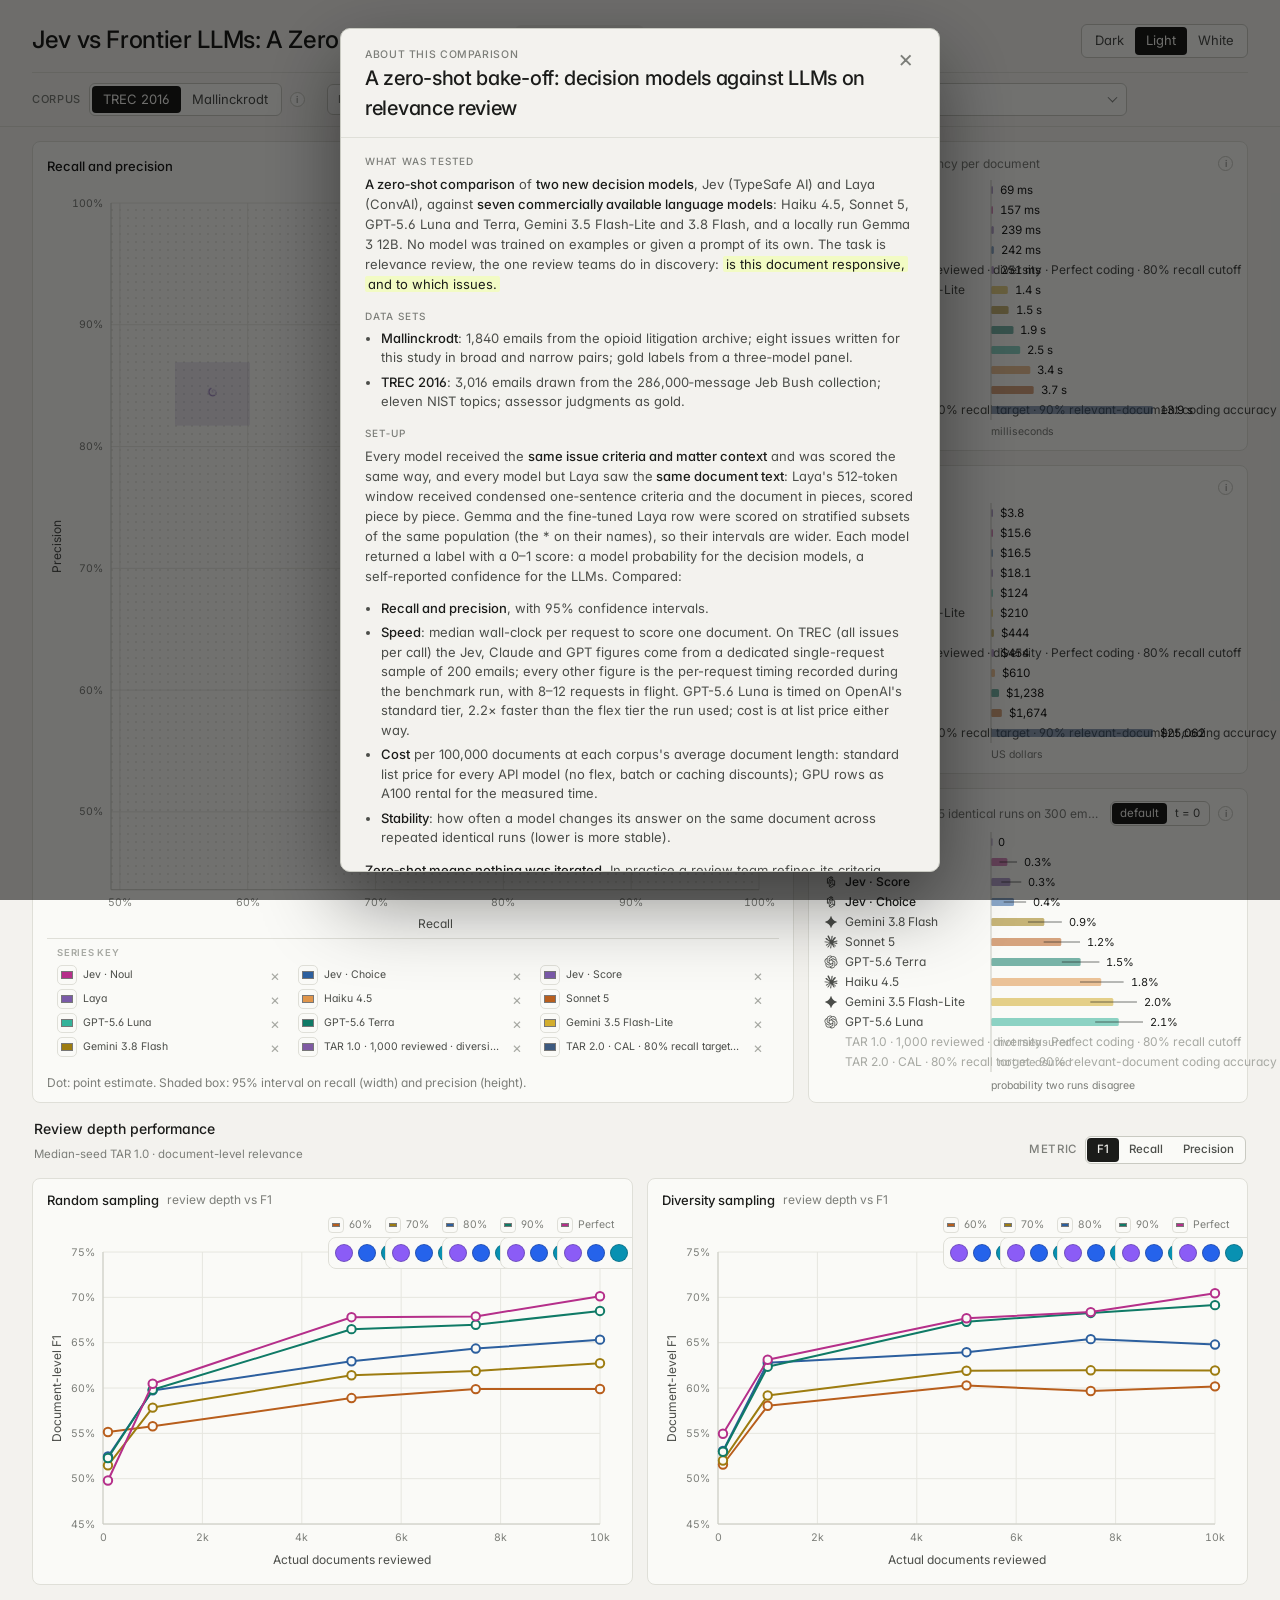
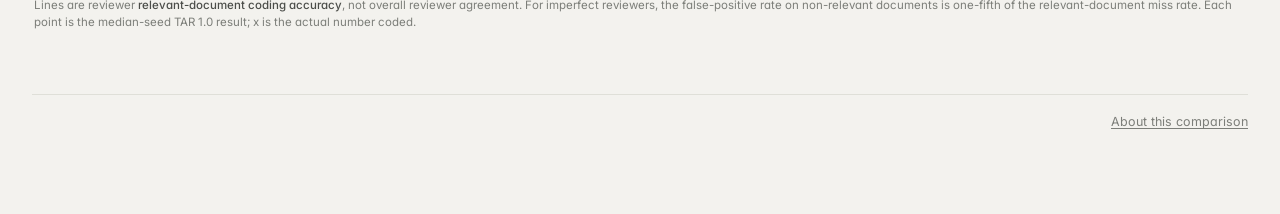
==== commit 26cfed1e: "deploy 2026-09-29T02:55Z" ====
--- a/index.html
+++ b/index.html
@@ -11,10 +11,10 @@
       href="https://fonts.googleapis.com/css2?family=Inter:wght@400;500;600&display=swap"
       rel="stylesheet"
     />
-    <script type="module" crossorigin src="./assets/main-C9_h8XtU.js"></script>
-    <link rel="modulepreload" crossorigin href="./assets/styles-Cl5FQBZz.js">
-    <link rel="modulepreload" crossorigin href="./assets/App-DE8PNgDk.js">
-    <link rel="stylesheet" crossorigin href="./assets/styles-CGewvNcz.css">
+    <script type="module" crossorigin src="./assets/main-C5RsFtM-.js"></script>
+    <link rel="modulepreload" crossorigin href="./assets/styles-DKpUWoAz.js">
+    <link rel="modulepreload" crossorigin href="./assets/App-BQxW5izP.js">
+    <link rel="stylesheet" crossorigin href="./assets/styles-CExCG7qe.css">
   </head>
   <body>
     <div id="root"></div>
--- a/assets/styles-CExCG7qe.css
+++ b/assets/styles-CExCG7qe.css
@@ -0,0 +1 @@
+:root{--sans: "Inter", -apple-system, BlinkMacSystemFont, "Segoe UI", sans-serif;--ease: cubic-bezier(.2, .7, .2, 1);--bg: #f3f2ee;--bg-2: #eae9e3;--panel: #fafaf7;--ink: #1b1c1a;--ink-2: #4b4d49;--ink-3: #7c7e79;--ink-4: #a7a9a3;--line: #dfdfd8;--line-2: #c9cac2;--grid: #e6e6df;--dots: #c6c7bf;--axis: #c9cac2;--box-alpha: .14;--box-stroke-w: .75;--bar-alpha: .55;--hl: #f2fbc4;--hl-line: #d6e88f;--tk-tag: #3a6ea5;--tk-attr: #6c5b9e;--tk-key: #3a6ea5;--tk-str: #4f7d3f;--tk-num: #8e4a8c;--c-jev: #b52f8a;--c-jev-2: #d878b8;--c-laya: #2c5f9e;--c-laya-2: #6d9bd0;--c-laya-ft: #7a5aa8;--c-haiku: #e0954a;--c-sonnet: #b85e1c;--c-luna: #33b39a;--c-terra: #0f7a66;--c-flashlite: #d3ae2e;--c-flash: #9d7c10;--c-gemma: #7d9240;--c-lexical: #9a9b95;--c-tar-1: #c4a7d6;--c-tar-2: #a583bf;--c-tar-3: #7f5aa3;--c-tar-4: #5a3a7e;--c-cal: #3d5a80;--c-base: #1b1c1a;--v0: #1b1c1a;--v1: #b85e1c;--v2: #e0954a;--v3: #2c5f9e;--v4: #6d9bd0;--v5: #7a5aa8;--v6: #ad8bd2;--v7: #b52f8a;--v8: #d878b8;--v9: #9d7c10;--v10: #d3ae2e;--v11: #7d9240;--v12: #7c7e79;--v13: #b8b9b3;--v14: #0f7a66;--v15: #33b39a}[data-theme=dark]{--bg: #1e2124;--bg-2: #262a2e;--panel: #23272a;--ink: #e9eae6;--ink-2: #c1c3be;--ink-3: #8b8e89;--ink-4: #62655f;--line: #2f3337;--line-2: #3d4247;--grid: #2c3034;--dots: #3a3f44;--axis: #464b50;--box-alpha: .2;--bar-alpha: .7;--hl: rgba(206, 240, 60, .14);--hl-line: rgba(206, 240, 60, .38);--tk-tag: #7fa8d8;--tk-attr: #a894d4;--tk-key: #7fa8d8;--tk-str: #93b876;--tk-num: #cc8bc0;--c-jev: #ea5fbf;--c-jev-2: #f2a1d8;--c-laya: #5b9be0;--c-laya-2: #9cc3ee;--c-laya-ft: #a98be0;--c-haiku: #f3ab5e;--c-sonnet: #e0822d;--c-luna: #5fd8bb;--c-terra: #23b39a;--c-flashlite: #ead45c;--c-flash: #c9ab2a;--c-gemma: #a9c060;--c-lexical: #8f938e;--c-tar-1: #d7c4e6;--c-tar-2: #bfa1d8;--c-tar-3: #a380c8;--c-tar-4: #8560b0;--c-cal: #7fa2cc;--c-base: #e9eae6;--v0: #e9eae6;--v1: #e0822d;--v2: #f3ab5e;--v3: #5b9be0;--v4: #9cc3ee;--v5: #a98be0;--v6: #c9b3ec;--v7: #ea5fbf;--v8: #f2a1d8;--v9: #c9ab2a;--v10: #ead45c;--v11: #a9c060;--v12: #8b8e89;--v13: #5b5f5a;--v14: #23b39a;--v15: #5fd8bb}[data-theme=white]{--bg: #ffffff;--bg-2: #f4f5f7;--panel: #ffffff;--ink: #1a1a1a;--ink-2: #4a4c4f;--ink-3: #7a7d82;--ink-4: #a8abb0;--line: #e3e5e8;--line-2: #cfd2d6;--grid: #eef0f2;--dots: #d6d9dd;--axis: #cfd2d6;--hl: #f4fbd0;--hl-line: #dbe9a0}*{box-sizing:border-box}html,body{margin:0;padding:0}body{background:var(--bg);color:var(--ink);font-family:var(--sans);font-size:14px;line-height:1.5;-webkit-font-smoothing:antialiased;text-rendering:optimizeLegibility;font-feature-settings:"cv11","ss01";transition:background .16s,color .16s}button{font:inherit;color:inherit}svg text{-webkit-user-select:none;user-select:none;font-family:var(--sans)}.mono,.num,svg text.mono{font-family:var(--sans);font-variant-numeric:tabular-nums;font-feature-settings:"tnum","cv11"}.page{max-width:1320px;margin:0 auto;padding:24px 32px 64px}.masthead{display:flex;align-items:center;gap:28px;padding-bottom:14px;border-bottom:1px solid var(--line)}.masthead .theme{margin-left:auto}.tabs{display:inline-flex;gap:4px}.tabs button{border:0;background:none;color:var(--ink-3);font:inherit;font-size:13.5px;padding:6px 10px;border-radius:6px;cursor:pointer}.tabs button:hover{color:var(--ink)}.tabs button.on{color:var(--ink);background:var(--bg-2)}.eyebrow{font-size:11px;letter-spacing:.06em;text-transform:uppercase;color:var(--ink-3);font-weight:500}.title{font-weight:500;font-size:24px;line-height:1.2;letter-spacing:-.015em;margin:0;white-space:nowrap}.title em{font-style:normal;color:var(--ink-3)}.lede{color:var(--ink-2);font-size:14.5px;max-width:760px;margin:0}.stats{display:flex;gap:32px;flex-wrap:wrap;margin-top:2px}.stat{display:flex;flex-direction:column;gap:2px}.stat .n{font-size:18px;line-height:1.1;font-weight:500;letter-spacing:-.02em;font-variant-numeric:tabular-nums}.stat .l{font-size:12px;color:var(--ink-3)}.controls{position:sticky;top:0;z-index:30;background:color-mix(in srgb,var(--bg) 96%,transparent);-webkit-backdrop-filter:blur(10px);backdrop-filter:blur(10px);border-bottom:1px solid var(--line);margin:0 -32px;padding:10px 32px;display:flex;gap:22px;flex-wrap:wrap;align-items:center}.control{display:flex;align-items:center;gap:8px}.control>.lab{font-size:11px;color:var(--ink-3);text-transform:uppercase;letter-spacing:.06em;font-weight:500}.control>.ctl{display:contents}.seg{display:inline-flex;border:1px solid var(--line-2);border-radius:6px;padding:2px;background:var(--panel)}.seg button{border:0;background:transparent;border-radius:4px;padding:4px 11px;font-size:13px;color:var(--ink-2);cursor:pointer;transition:background .12s,color .12s;white-space:nowrap}.seg button:hover{color:var(--ink)}.seg button.on{background:var(--ink);color:var(--bg)}.seg button.seg-hl{position:relative;z-index:0}.seg button.seg-hl:before{content:"";position:absolute;top:0;right:0;bottom:0;left:0;border-radius:4px;background:var(--hl);opacity:0;z-index:-1}.seg button.seg-hl.pulse:before{animation:seg-flash .65s ease-in-out 2}@keyframes seg-flash{0%,to{opacity:0}50%{opacity:1}}.section{padding:14px 0 8px}.sec-head{display:flex;align-items:baseline;gap:14px;flex-wrap:wrap;margin-bottom:6px}.sec-head h2{font-weight:500;font-size:22px;margin:0;letter-spacing:-.015em}.sec-head .sub{color:var(--ink-3);font-size:13px}.pick-wrap{position:relative;display:inline-flex}.pick-btn{display:inline-flex;align-items:center;gap:8px;border:1px solid var(--line-2);background:var(--panel);border-radius:6px;padding:5px 10px;font:inherit;font-size:13px;color:var(--ink);cursor:pointer}.pick-btn:hover,.pick-wrap.open .pick-btn{border-color:var(--ink-3)}.pick-btn:focus-visible,.pick-main:focus-visible,.pick-gh:focus-visible,.pick-foot button:focus-visible,.pick-close:focus-visible,.pick-chips button:focus-visible,.tar-build-add button:focus-visible{outline:1.5px solid var(--ink-3);outline-offset:2px}.pick-btn .pick-lab{font-size:11px;color:var(--ink-3);text-transform:uppercase;letter-spacing:.06em;font-weight:500}.pick-btn .pick-sum{color:var(--ink)}.pick-btn .chev{width:6px;height:6px;border-right:1.5px solid var(--ink-3);border-bottom:1.5px solid var(--ink-3);transform:translateY(-2px) rotate(45deg);margin-left:2px}.pick-pop{position:absolute;top:calc(100% + 6px);left:0;z-index:40;min-width:300px;max-height:min(70vh,640px);overflow:auto;background:var(--panel);border:1px solid var(--line-2);border-radius:8px;padding:6px;box-shadow:0 12px 32px #00000059;width:max-content;max-width:min(92vw,760px)}.pick-head{position:sticky;top:-6px;z-index:2;display:grid;grid-template-columns:minmax(0,1fr) auto;gap:3px 14px;margin:-6px -6px 6px;padding:12px 14px 10px;background:var(--panel);border-bottom:1px solid var(--line);border-radius:8px 8px 0 0}.pick-head-copy{display:flex;flex-direction:column;gap:2px;min-width:0}.pick-head-copy strong{font-size:13px;font-weight:500}.pick-head-copy>span{color:var(--ink-3);font-size:11.5px;line-height:1.4}.pick-close{align-self:start;width:24px;height:24px;border:0;border-radius:4px;padding:0;background:none;color:var(--ink-3);font:19px/1 var(--sans);cursor:pointer}.pick-close:hover{color:var(--ink);background:var(--bg-2)}.pick-selected{grid-column:1 / -1;display:flex;align-items:flex-start;gap:7px 10px;margin-top:6px;min-width:0}.pick-selected-lab{flex:none;padding-top:3px;color:var(--ink-4);font-size:10px;font-weight:500;letter-spacing:.06em;text-transform:uppercase}.pick-chips{display:flex;flex-wrap:wrap;gap:4px;min-width:0}.pick-chips button{border:1px solid var(--line);border-radius:999px;background:var(--bg);color:var(--ink-2);padding:2px 7px 2px 9px;font:inherit;font-size:10.5px;line-height:1.4;cursor:pointer}.pick-chips button:hover{border-color:var(--ink-3);color:var(--ink)}.pick-chips button span{margin-left:3px;color:var(--ink-4)}.series-selected{display:grid;gap:4px;width:min(100%,760px);min-width:0}.series-selected-row{display:grid;grid-template-columns:auto minmax(0,1fr) auto;align-items:center;gap:7px;min-height:25px;padding:2px 5px;border:1px solid var(--line);border-radius:7px;background:var(--bg);color:var(--ink-2);font-size:10.5px}.series-selected-row>span:nth-child(2){overflow:hidden;text-overflow:ellipsis;white-space:nowrap}.series-selected-row>button,.comparison-key-row>button{border:0;background:transparent;color:var(--ink-4);cursor:pointer;font:inherit;font-size:15px;line-height:1}.series-selected-row>button:hover,.comparison-key-row>button:hover{color:var(--ink)}.series-color{position:relative;display:inline-flex;align-items:center;flex:none}.series-color>input[type=color]{width:20px;height:20px;padding:1px;border:1px solid var(--line);border-radius:5px;background:var(--panel);cursor:pointer}.series-swatches{position:absolute;z-index:8;top:calc(100% + 4px);left:0;display:none;grid-template-columns:repeat(5,18px);gap:4px;width:max-content;padding:6px;border:1px solid var(--line);border-radius:8px;background:var(--panel);box-shadow:var(--shadow)}.series-color:hover .series-swatches,.series-color:focus-within .series-swatches{display:grid}.series-swatches button{width:18px;height:18px;padding:0;border:1px solid color-mix(in srgb,var(--ink) 25%,transparent);border-radius:50%;cursor:pointer}.series-swatches button.on{outline:2px solid var(--ink);outline-offset:1px}.comparison-key{flex:none;padding:7px 10px 9px;border-top:1px solid var(--line)}.comparison-key-title{display:block;margin-bottom:5px;color:var(--ink-4);font-size:9.5px;font-weight:600;letter-spacing:.08em;text-transform:uppercase}.comparison-key>div{display:grid;grid-template-columns:repeat(auto-fit,minmax(190px,1fr));gap:4px 12px}.comparison-key-row{display:grid;grid-template-columns:auto minmax(0,1fr) auto;align-items:center;gap:6px;min-width:0;color:var(--ink-2);font-size:10.5px}.comparison-key-row>span:nth-child(2){overflow:hidden;text-overflow:ellipsis;white-space:nowrap}.pick-empty{color:var(--ink-4);font-size:11.5px}.pick-grps{display:flex;flex-wrap:wrap;align-items:flex-start;gap:2px 14px}.pick-pop.r{left:auto;right:0}.pick-grp{flex:1 0 auto;min-width:210px}.pick-grp{padding:4px 0 6px}.pick-gh{display:flex;width:100%;justify-content:space-between;align-items:baseline;border:0;background:none;font:inherit;font-size:10.5px;letter-spacing:.06em;text-transform:uppercase;color:var(--ink-3);font-weight:500;padding:4px 8px;cursor:pointer;border-radius:4px}.pick-gh:hover{color:var(--ink);background:var(--bg-2)}.pick-gh .n{font-size:10.5px;letter-spacing:0;text-transform:none;color:var(--ink-4)}.pick-sh{margin:4px 8px 1px;padding-top:4px;border-top:1px solid var(--line);color:var(--ink-4);font-size:9.5px;font-weight:500;letter-spacing:.055em;text-transform:uppercase}.pick-gh+div>.pick-sh{margin-top:0;padding-top:1px;border-top:0}.pick-row{display:flex;align-items:center;border-radius:5px}.pick-row:hover{background:var(--bg-2)}.pick-main{flex:1;display:flex;align-items:center;gap:8px;border:0;background:none;font:inherit;font-size:12.5px;color:var(--ink-3);padding:4px 8px;cursor:pointer;text-align:left;border-radius:5px;white-space:nowrap}.pick-row.on .pick-main{color:var(--ink)}.pick-main .box{width:12px;height:12px;border-radius:3px;border:1px solid var(--line-2);flex:none;position:relative}.pick-main .box.on{background:var(--ink);border-color:var(--ink)}.pick-main .box.on:after{content:"";position:absolute;left:3.5px;top:1px;width:3px;height:6px;border-right:1.5px solid var(--bg);border-bottom:1.5px solid var(--bg);transform:rotate(45deg)}.pick-main .mark{display:inline-flex;align-items:center;flex:none}.pick-row:not(.on) .mark{opacity:.45;filter:grayscale(1)}.pick-main .sw{width:9px;height:9px;border-radius:2px;display:inline-block}.pick-main .pick-dot{width:9px;height:9px;border-radius:50%;display:inline-block}.pick-main .star{color:var(--ink-3);font-size:11px}.pick-main .sub{color:var(--ink-4)}.pick-i{width:16px;height:16px;border-radius:50%;border:1px solid var(--line-2);background:none;color:var(--ink-3);font:inherit;font-size:9.5px;display:inline-flex;align-items:center;justify-content:center;cursor:pointer;margin-right:6px;opacity:0}.pick-row:hover .pick-i{opacity:1}.pick-i:hover{color:var(--ink);border-color:var(--ink-3)}.pick-foot{position:sticky;bottom:-6px;z-index:2;width:calc(100% + 12px);display:flex;gap:12px;align-items:center;border-top:1px solid var(--line);background:var(--panel);margin:4px -6px -6px;padding:9px 14px 10px;border-radius:0 0 8px 8px}.pick-foot button{border:0;background:none;font:inherit;font-size:11.5px;color:var(--ink-3);cursor:pointer;padding:0}.pick-foot button:hover{color:var(--ink)}.pick-foot-r{margin-left:auto}.pick-note{color:var(--ink-4);font-size:11px;line-height:1.4;max-width:460px;display:inline-block;white-space:normal;text-align:right}.tar-pick .pick-pop{min-width:min(760px,calc(100vw - 24px))}.tar-pick .pick-grp{min-width:224px}.tar-build-pop{min-width:min(680px,calc(100vw - 24px))}.tar-build-body{display:grid;grid-template-columns:repeat(2,minmax(0,1fr));gap:12px 18px;padding:8px 10px 12px}.tar-build-field{display:flex;flex-direction:column;align-items:flex-start;gap:5px;min-width:0}.tar-build-field.wide{grid-column:1 / -1}.tar-build-field>span:first-child{color:var(--ink-3);font-size:10px;font-weight:500;letter-spacing:.055em;text-transform:uppercase}.tar-build-field .seg{flex-wrap:wrap}.tar-build-field .seg button{padding:4px 9px;font-size:12px}.tar-build-field .select select{min-width:160px;padding-top:5px;padding-bottom:5px;font-size:12px}.tar-build-add{grid-column:1 / -1;display:flex;align-items:center;justify-content:space-between;gap:16px;margin-top:2px;padding:10px 11px;border:1px solid var(--line);border-radius:6px;background:var(--bg)}.tar-build-add>div{display:flex;flex-direction:column;gap:2px;min-width:0}.tar-build-add b{overflow:hidden;color:var(--ink-2);font-size:11.5px;font-weight:500;text-overflow:ellipsis;white-space:nowrap}.tar-build-add span{color:var(--ink-4);font-size:10.5px}.tar-build-add button{flex:none;border:0;border-radius:5px;padding:6px 10px;background:var(--ink);color:var(--bg);font:inherit;font-size:11.5px;cursor:pointer}.tar-build-add button:disabled{background:var(--bg-2);color:var(--ink-4);cursor:default}@media(max-width:640px){.page{padding-left:16px;padding-right:16px}.controls{margin-left:-16px;margin-right:-16px;padding-left:16px;padding-right:16px;gap:10px 14px}.pick-pop{position:fixed;left:12px!important;right:12px!important;top:12px;bottom:12px;width:auto;min-width:0!important;max-width:none!important;max-height:none}.pick-grp{min-width:min(260px,100%)}.pick-selected{flex-direction:column;gap:4px}.pick-selected-lab{padding-top:0}.pick-foot{flex-wrap:wrap}.pick-foot-r{width:100%;margin-left:0}.pick-note{text-align:left}.tar-build-body{grid-template-columns:minmax(0,1fr)}.tar-build-field.wide,.tar-build-add{grid-column:1}.tar-build-add{align-items:flex-start;flex-direction:column}}.dash{display:grid;grid-template-columns:minmax(0,1fr) 440px;gap:14px;align-items:stretch}.dash .stack{display:flex;flex-direction:column;gap:14px;min-width:0}.dash .card{min-width:0}@media(max-width:1000px){.dash{grid-template-columns:1fr}}.tar-chart-note{margin:0 0 10px;padding:7px 10px;border:1px solid var(--line);border-radius:6px;background:color-mix(in srgb,var(--panel) 72%,var(--bg));color:var(--ink-3);font-size:12px}.tar-chart-note b{color:var(--ink-2);font-weight:500}.tar-depth-grid{display:grid;grid-template-columns:repeat(2,minmax(0,1fr));gap:14px;margin-top:14px}.tar-depth-head{grid-column:1 / -1;display:flex;align-items:flex-end;justify-content:space-between;gap:16px;padding:1px 2px 0}.tar-depth-head h2{margin:0 0 3px;color:var(--ink);font-size:14px;font-weight:500}.tar-depth-head>div>span{color:var(--ink-3);font-size:11.5px}.tar-depth-metric{display:flex;align-items:center;gap:8px;flex:none}.tar-depth-metric>span{color:var(--ink-4);font-size:10px;font-weight:500;letter-spacing:.06em;text-transform:uppercase}.tar-depth-metric .seg{padding:1px}.tar-depth-metric .seg button{padding:3px 10px;font-size:11.5px}.tar-depth-card{min-width:0;overflow:hidden}.tar-depth-chart{position:relative;min-width:0}.tar-depth-chart svg{display:block;max-width:100%}.tar-depth-key{display:flex;flex-wrap:wrap;justify-content:flex-end;gap:5px 13px;min-height:18px;margin:1px 4px 0;color:var(--ink-3);font-size:10.5px}.tar-depth-key span{display:inline-flex;align-items:center;gap:5px;white-space:nowrap}.tar-depth-key .series-color>input[type=color]{width:16px;height:16px;border-radius:4px}.tar-depth-key i{width:14px;height:2px;border-radius:2px}.tar-depth-empty{display:grid;place-items:center;min-height:260px;color:var(--ink-4);font-size:12px;text-align:center}.tar-depth-note{grid-column:1 / -1;margin:-2px 2px 0;color:var(--ink-3);font-size:11.5px;line-height:1.45}.tar-depth-note b{color:var(--ink-2);font-weight:500}@media(max-width:900px){.tar-depth-grid{grid-template-columns:minmax(0,1fr)}}@media(max-width:520px){.tar-depth-head{align-items:flex-start;flex-direction:column;gap:9px}.tar-depth-metric{width:100%;justify-content:space-between}}.dash.ranked{grid-template-columns:minmax(0,1fr)}.dash.ranked>.card{grid-column:1 / -1}.dash.ranked .stack{display:grid;grid-auto-flow:column;grid-auto-columns:minmax(0,1fr)}@media(max-width:900px){.dash.ranked .stack{grid-auto-flow:row;grid-auto-columns:auto}}.cmp-tabs{flex-basis:100%;display:flex;align-items:center;margin:-4px 0 -10px}.cmp-tabs .seg{border:0;background:none;padding:0;border-radius:0;gap:2px;flex-wrap:wrap}.cmp-tabs .seg button{padding:7px 12px 9px;font-size:13.5px;color:var(--ink-3);border-radius:6px 6px 0 0}.cmp-tabs .seg button:hover{color:var(--ink);background:var(--bg-2)}.cmp-tabs .seg button.on{background:none;color:var(--ink);box-shadow:inset 0 -2px 0 var(--ink)}.cmp-full .card-t,.cmp-full .card-t .right{flex-wrap:wrap;row-gap:6px}.masthead .variant{font-size:12px;color:var(--ink-3);text-decoration:none;border:1px solid var(--line-2);border-radius:999px;padding:2px 10px;white-space:nowrap}.masthead .variant:hover{color:var(--ink);border-color:var(--ink-3)}.select{position:relative}.select select{-moz-appearance:none;appearance:none;-webkit-appearance:none;border:1px solid var(--line-2);background:var(--panel);border-radius:6px;padding:6px 30px 6px 10px;font:inherit;font-size:13px;color:var(--ink);cursor:pointer}.select:after{content:"";position:absolute;right:11px;top:50%;width:6px;height:6px;border-right:1.5px solid var(--ink-3);border-bottom:1.5px solid var(--ink-3);transform:translateY(-70%) rotate(45deg);pointer-events:none}.card{background:var(--panel);border:1px solid var(--line);border-radius:8px;padding:12px 14px 10px;position:relative}.card.fill{display:flex;flex-direction:column}.card.fill .chart-fill{flex:1;position:relative}.card-t{display:flex;align-items:center;gap:8px;margin-bottom:6px}.card-t .seg{padding:1px}.card-t .seg button{padding:2px 8px;font-size:11.5px}.card-t h3{margin:0;font-size:13px;font-weight:500;color:var(--ink);white-space:nowrap}.card-t .unit{color:var(--ink-3);font-size:12px;white-space:nowrap;overflow:hidden;text-overflow:ellipsis;min-width:0;flex:1}.card-t .right{margin-left:auto;display:flex;align-items:center;gap:8px;flex:none}.card [data-tip-host]{min-width:0}.hint{position:relative;display:inline-flex}.hint>.i{display:inline-flex;align-items:center;justify-content:center;width:15px;height:15px;padding:0;border-radius:50%;border:1px solid var(--line-2);color:var(--ink-3);font:inherit;font-size:9.5px;cursor:pointer;line-height:1;background:var(--panel)}.hint>.i:hover,.hint.open>.i{border-color:var(--ink-3);color:var(--ink)}.hint>.i:focus-visible{outline:1.5px solid var(--ink-3);outline-offset:1px}.hint .pop{position:absolute;top:calc(100% + 7px);right:0;z-index:45;width:360px;max-width:calc(100vw - 24px);background:var(--panel);color:var(--ink);border:1px solid var(--line);border-radius:8px;padding:10px 12px 11px;font-size:12px;line-height:1.45;font-weight:400;text-align:left;white-space:normal;box-shadow:0 6px 20px #00000024}[data-theme=dark] .hint .pop{box-shadow:0 8px 24px #0006;border-color:var(--line-2)}.hint .pop.l{right:auto;left:0}.hint .pop.up{top:auto;bottom:calc(100% + 7px)}.hint .pop .t{font-size:12.5px;font-weight:500;color:var(--ink);margin-bottom:8px}.hint .pop dl{display:grid;grid-template-columns:max-content minmax(0,1fr);gap:6px 12px;margin:0}.hint .pop dl .row{display:contents}.hint .pop dt{font-size:10px;letter-spacing:.05em;text-transform:uppercase;color:var(--ink-3);font-weight:500;padding-top:2px;max-width:92px}.hint .pop dd,.hint .pop p{margin:0;font-size:12px;color:var(--ink-2)}.hint .pop .more{display:inline-block;margin-top:10px;padding:0;border:0;background:none;font:inherit;font-size:11.5px;color:var(--ink-3);cursor:pointer;text-decoration:underline;text-underline-offset:2px}.hint .pop .more:hover{color:var(--ink)}.tip{position:absolute;z-index:50;pointer-events:none;color:var(--ink);border-radius:6px;padding:7px 10px 6px;width:max-content;min-width:150px;max-width:260px;background:color-mix(in srgb,var(--panel) 92%,transparent);backdrop-filter:blur(6px);-webkit-backdrop-filter:blur(6px);border:1px solid var(--line);box-shadow:0 4px 16px #0000001a;font-size:12px;line-height:1.4}[data-theme=dark] .tip{background:color-mix(in srgb,var(--bg-2) 92%,transparent);border-color:var(--line-2);box-shadow:0 6px 20px #00000059}.tip .t{font-weight:500;font-size:12px;margin-bottom:4px;display:flex;align-items:center;gap:7px}.tip .t .sw{width:8px;height:8px;border-radius:2px;display:inline-block;flex:none}.tip .t .ic{display:inline-flex;align-items:center;flex:none}.tip .val{display:flex;align-items:baseline;gap:2px 6px;flex-wrap:wrap}.tip .val .n{font-size:13px;font-weight:500;font-variant-numeric:tabular-nums;font-feature-settings:"tnum","cv11";white-space:nowrap}.tip .val .u{color:var(--ink-3);font-size:11.5px}.tip .kv{display:flex;justify-content:space-between;gap:14px}.tip .kv .k{color:var(--ink-3);white-space:nowrap}.tip .kv .v{font-variant-numeric:tabular-nums;font-feature-settings:"tnum","cv11";text-align:right}.tip .line,.tip .sub{color:var(--ink-3);margin-top:3px}.tip .cta{color:var(--ink-4);font-size:11px;margin-top:5px;text-align:right;letter-spacing:.02em}.sel{outline:none}.sel .hit{fill:var(--ink);fill-opacity:0;transition:fill-opacity .12s}.sel:hover .hit,.sel:focus-visible .hit{fill-opacity:.05}.sel:focus-visible .hit{fill-opacity:.09}.hl .hit{fill:var(--ink);fill-opacity:.05;transition:fill-opacity .12s}.hl text[fill="var(--ink-2)"]{fill:var(--ink)}.mv{transition:transform .32s var(--ease)}.fd{transition:opacity .48s var(--ease)}.mv.fd{transition:transform .32s var(--ease),opacity .48s var(--ease)}.tip,.hint .pop{animation:rise-2 .12s var(--ease)}.ex-back{animation:fade-in .18s var(--ease)}.ex-modal{animation:rise-4 .18s var(--ease)}@keyframes fade-in{0%{opacity:0}to{opacity:1}}@keyframes rise-2{0%{opacity:0;transform:translateY(2px)}to{opacity:1;transform:none}}@keyframes rise-4{0%{opacity:0;transform:translateY(4px)}to{opacity:1;transform:none}}.pr-box.pulse{animation:box-breathe .65s ease-in-out 2}@keyframes box-breathe{0%,to{fill-opacity:var(--box-alpha)}50%{fill-opacity:calc(var(--box-alpha) * 1.6)}}.row-dm{fill:var(--hl);fill-opacity:1;opacity:0;pointer-events:none;transition:fill-opacity .12s}.row-dm.pulse{animation:row-breathe .65s ease-in-out 2}@keyframes row-breathe{0%,to{opacity:0}50%{opacity:1}}.sel:hover .row-dm,.sel:focus-visible .row-dm,.hl .row-dm{fill-opacity:0}.row-ref{fill:var(--hl);fill-opacity:1;opacity:.55;pointer-events:none;transition:fill-opacity .12s}.sel:hover .row-ref,.sel:focus-visible .row-ref,.hl .row-ref{fill-opacity:0}@media(prefers-reduced-motion:reduce){*,*:before,*:after{transition-duration:0s!important;animation-duration:0s!important}.pr-box.pulse,.row-dm.pulse,.seg button.seg-hl.pulse:before{animation:none}}.pick-main .lbl{display:inline-flex;align-items:center;gap:8px;position:relative}.pick-main .lbl.dec .nm{color:var(--ink);font-weight:500}.decider-tag{display:inline-block;vertical-align:.15em;margin-left:8px;padding:0 5px;border:1px solid var(--line-2);border-radius:2px;color:var(--ink-2);font-size:10px;line-height:1.5;font-weight:500;letter-spacing:.06em;text-transform:uppercase;white-space:nowrap}.fact .decider-tag{margin-left:5px;vertical-align:.1em}.legend-note{color:var(--ink-3);font-size:12px;margin-top:8px;display:flex;gap:18px;flex-wrap:wrap;align-items:center}.legend-note .k{display:inline-flex;align-items:center;gap:6px}.empty{color:var(--ink-4);font-size:13px;padding:40px 0;text-align:center}.notes{margin-top:56px;border-top:1px solid var(--line);padding:18px 0;display:flex;align-items:center;gap:12px}.notes-t{color:var(--ink-3);font-size:12.5px}.masthead .theme{display:inline-flex;align-items:center;gap:14px}.disc-link{margin-left:auto;border:0;background:none;padding:0;color:var(--ink-3);font-size:12.5px;cursor:pointer;text-decoration:underline;text-underline-offset:2px}.disc-link:hover{color:var(--ink)}.ex-modal.disclaimer{width:min(600px,100%);height:auto;max-height:100%}.disc-body{padding:14px 24px 22px;overflow:auto}.disc-body p{margin:0 0 12px;font-size:13px;line-height:1.55;color:var(--ink-2)}.disc-body h4{margin:14px 0 5px;font-size:10px;font-weight:500;letter-spacing:.08em;text-transform:uppercase;color:var(--ink-3)}.disc-body h4:first-child{margin-top:2px}.disc-body ul{margin:0 0 12px;padding-left:16px}.disc-body li{margin:0 0 5px;font-size:13px;line-height:1.5;color:var(--ink-2)}.disc-body li b,.disc-body p b{font-weight:500;color:var(--ink)}.disc-body mark{background:var(--hl, #f2fbc4);color:var(--ink);padding:0 3px;border-radius:2px;box-decoration-break:clone;-webkit-box-decoration-break:clone}[data-theme=dark] .disc-body mark{background:var(--hl, rgba(206, 240, 60, .16))}.disc-body a{color:var(--ink);text-decoration:underline;text-underline-offset:2px}.disc-note{margin-top:18px;text-align:center;color:var(--ink-4);font-size:11.5px}.ex-modal.method{width:min(1120px,100%);height:auto;max-height:min(900px,100%)}.method-body{flex:1;min-height:0;overflow:auto;padding:0 24px 20px}.fact{width:100%;min-width:880px;border-collapse:separate;border-spacing:0;table-layout:fixed;font-size:12px;line-height:1.45;margin-top:4px}.fact.two{margin-top:22px}.fact thead th{position:sticky;top:0;z-index:1;background:var(--bg);text-align:left;font-weight:500;font-size:12.5px;color:var(--ink);padding:16px 14px 8px 0;border-bottom:1px solid var(--line-2);vertical-align:bottom}.fact thead th:first-child{font-size:10.5px;letter-spacing:.06em;text-transform:uppercase;color:var(--ink-3);width:136px}.fact.two thead th:last-child{font-weight:400;color:var(--ink-3);font-size:12px}.fact-sub{display:block;color:var(--ink-3);font-size:11px;font-weight:400;margin-top:1px}.fact tbody th{font-size:10px;letter-spacing:.05em;text-transform:uppercase;color:var(--ink-3);font-weight:500;text-align:left;vertical-align:top;padding:10px 12px 10px 0;line-height:1.4}.fact tbody td{color:var(--ink-2);vertical-align:top;padding:9px 16px 9px 0}.fact tbody th,.fact tbody td{border-bottom:1px solid var(--line)}.fact tbody tr:last-child th,.fact tbody tr:last-child td{border-bottom:0}.fact .n{color:var(--ink);font-variant-numeric:tabular-nums;font-feature-settings:"tnum","cv11"}.fact b,.hint .pop b{font-weight:500;color:var(--ink)}.fact mark,.hint .pop mark{display:inline;background:var(--hl, #f2fbc4);color:var(--ink);padding:0 3px;border-radius:2px;box-decoration-break:clone;-webkit-box-decoration-break:clone}[data-theme=dark] .fact mark,[data-theme=dark] .hint .pop mark{background:var(--hl, rgba(206, 240, 60, .16))}.ex-btn{border:1px solid var(--line-2);background:none;color:var(--ink-3);font-size:10.5px;letter-spacing:.04em;text-transform:uppercase;border-radius:4px;padding:2px 7px;cursor:pointer;line-height:1.5;flex:none}.ex-btn:hover{color:var(--ink);border-color:var(--ink-3)}.sec-head .ex-btn{margin-left:auto}.ex-back{position:fixed;top:0;right:0;bottom:0;left:0;background:#0000008c;z-index:200;display:flex;align-items:center;justify-content:center;padding:28px}.ex-modal{background:var(--bg);color:var(--ink);border:1px solid var(--line-2);border-radius:10px;width:min(1320px,100%);height:min(900px,100%);display:flex;flex-direction:column;box-shadow:0 30px 80px #00000073;overflow:hidden}.ex-head{display:flex;align-items:flex-start;justify-content:space-between;gap:20px;padding:18px 24px 14px;border-bottom:1px solid var(--line)}.ex-head h2{margin:0;font-size:20px;font-weight:500;letter-spacing:-.015em}.ex-title>.decider-tag{align-self:flex-end;margin-bottom:5px}.ex-title{display:flex;align-items:flex-end;flex-wrap:wrap;gap:6px 14px}.ex-menu{position:relative;display:inline-flex;flex-direction:column;align-items:flex-start;gap:3px}.ex-menu-cap{font-size:10px;font-weight:500;letter-spacing:.08em;text-transform:uppercase;color:var(--ink-4);line-height:1}.ex-menu-b{display:inline-flex;align-items:center;gap:8px;margin:0;padding:4px 8px 4px 10px;font:inherit;font-size:13px;font-weight:500;letter-spacing:0;color:var(--ink);background:var(--panel);border:1px solid var(--line-2);border-radius:6px;cursor:pointer;text-align:left;line-height:1.2;transition:border-color .12s,background-color .12s,box-shadow .12s}.ex-menu-b:hover,.ex-menu.open .ex-menu-b{border-color:var(--ink-3)}.ex-menu.open .ex-menu-b{box-shadow:0 0 0 3px color-mix(in srgb,var(--ink-3) 14%,transparent)}.ex-menu-b:focus-visible{outline:1.5px solid var(--ink-3);outline-offset:2px}.ex-chev{display:inline-block;flex:none;color:var(--ink-3);transition:transform .12s,color .12s}.ex-menu-b:hover .ex-chev,.ex-menu.open .ex-chev{color:var(--ink)}.ex-menu.open .ex-chev{transform:rotate(180deg)}.ex-menu-pop{position:fixed;z-index:240;min-width:200px;max-width:calc(100vw - 16px);background:var(--panel);color:var(--ink);border:1px solid var(--line);border-radius:8px;padding:4px;font-size:13px;font-weight:400;letter-spacing:0;line-height:1.4;text-align:left;box-shadow:0 6px 20px #00000024;display:flex;flex-direction:column;max-height:60vh;animation:rise-2 .12s var(--ease)}[data-theme=dark] .ex-menu-pop{box-shadow:0 8px 24px #0006;border-color:var(--line-2)}.ex-menu-pop.wide{width:300px}.ex-menu-list{overflow:auto;min-height:0;display:flex;flex-direction:column;gap:1px}.ex-mi{display:grid;grid-template-columns:14px minmax(0,1fr);gap:8px;align-items:start;padding:6px 10px 6px 8px;border:0;border-radius:5px;background:none;color:var(--ink);font:inherit;text-align:left;cursor:pointer;width:100%}.ex-mi:hover,.ex-mi:focus-visible{background:var(--bg-2);outline:none}.ex-mi.on{color:var(--ink)}.ex-mi-chk{color:var(--ink);font-size:11px;line-height:1.4;padding-top:1px;text-align:center}.ex-mi-body{display:flex;flex-direction:column;gap:1px;min-width:0}.ex-mi-l{display:flex;align-items:baseline;gap:8px;flex-wrap:wrap}.ex-mi-l .tag{font-size:10px;color:var(--ink-4);letter-spacing:.02em}.ex-menu-foot{flex:none;color:var(--ink-4);font-size:10.5px;letter-spacing:.04em;padding:6px 10px 4px;border-top:1px solid var(--line);margin-top:3px}.ex-eyebrow{font-size:10.5px;letter-spacing:.06em;text-transform:uppercase;color:var(--ink-3);font-weight:500}.ex-head-ctl{display:flex;align-items:center;gap:14px}.ex-close{border:0;background:none;color:var(--ink-3);font-size:24px;line-height:1;cursor:pointer;padding:0 2px}.ex-close:hover{color:var(--ink)}.ex-body{display:flex;flex-direction:column;flex:1;min-height:0}.ex-main{flex:1;min-height:0;padding:18px 24px 24px;overflow:auto;min-width:0}.ex-lead{margin:0 0 16px;color:var(--ink);font-size:14px;line-height:1.6}.ex-lead b,.ex-intro b,.ex-note b{font-weight:600;color:var(--ink)}.ex-lead mark{background:var(--hl);color:var(--ink);padding:1px 3px;margin:0 -1px;border-radius:2px;box-decoration-break:clone;-webkit-box-decoration-break:clone}.ex-intro{margin:0 0 10px;color:var(--ink-2);font-size:13.5px;line-height:1.55}.ex-note{margin:0 0 18px;color:var(--ink);font-size:13.5px;line-height:1.55;padding:10px 14px;border-left:2px solid var(--c-jev);background:var(--hl);border-radius:0 6px 6px 0}.ex-sec{display:flex;align-items:baseline;gap:10px;flex-wrap:wrap;margin:18px 0 12px;padding-top:14px;border-top:1px solid var(--line)}.ex-sec-t{font-size:11px;font-weight:500;letter-spacing:.08em;text-transform:uppercase;color:var(--ink-3)}.ex-cols{display:grid;grid-template-columns:minmax(0,58fr) minmax(0,42fr);gap:20px;align-items:start}.ex-col{background:var(--panel);border:1px solid var(--line);border-radius:8px;padding:14px 16px 12px;min-width:0}.ex-col-t{font-size:13px;font-weight:500;margin-bottom:10px;display:flex;align-items:baseline;gap:10px;flex-wrap:wrap}.ex-col-s{color:var(--ink-3);font-size:12px;font-weight:400}.ex-col-s b{color:var(--ink-2);font-weight:500}.ex-out-t{margin-top:18px;flex-direction:column;align-items:stretch;gap:3px}.ex-out-row{display:flex;align-items:center;justify-content:space-between;gap:10px;flex-wrap:wrap}.ex-out-row .seg{padding:1.5px}.ex-out-row .seg button{padding:2px 8px;font-size:11.5px;font-weight:400}.ex-obj{display:flex;flex-direction:column;gap:2px}.ex-row{display:grid;grid-template-columns:118px minmax(0,1fr);gap:10px;padding:4px 8px 4px 10px;margin-left:-10px;border-left:2px solid transparent;border-radius:0 4px 4px 0}.ex-row.chg{border-left-color:var(--c-jev);background:color-mix(in srgb,var(--c-jev) 9%,transparent)}.ex-row.sub{border-left-color:color-mix(in srgb,var(--c-jev) 45%,transparent)}.ex-k{color:var(--ink-3);font-size:12px;padding-top:1px;word-break:break-word}.ex-type{display:inline-block;margin-left:6px;font-size:10px;letter-spacing:.05em;text-transform:uppercase;color:var(--ink);border:1px solid var(--line-2);border-radius:3px;padding:0 4px}.ex-v{font-size:12.5px;line-height:1.5;min-width:0}.ex-v .ex-obj{border-left:1px solid var(--line);padding-left:8px;margin-top:2px}.ex-str{white-space:pre-wrap;word-break:break-word}.ex-lit{font-family:inherit;font-variant-numeric:tabular-nums;font-feature-settings:"tnum";color:var(--ink)}.ex-arr{display:flex;flex-direction:column;gap:4px}.ex-item{display:grid;grid-template-columns:18px minmax(0,1fr);gap:6px;padding:2px 6px;margin-left:-6px;border-left:2px solid transparent}.ex-item.chg{border-left-color:var(--c-jev);background:color-mix(in srgb,var(--c-jev) 9%,transparent)}.ex-idx{color:var(--ink-4);font-size:11px;padding-top:2px}.ex-chip{border:1px solid var(--line-2);background:var(--bg);color:var(--ink-2);border-radius:4px;padding:0 6px;font-size:11.5px;cursor:pointer;line-height:1.6;margin:1px 0}.ex-chip:hover,.ex-chip.on{color:var(--ink);border-color:var(--ink-3)}.ex-inline{display:block;white-space:pre-wrap;color:var(--ink-2);font-size:12px;margin:6px 0 4px;padding:8px 10px;border:1px dashed var(--line-2);border-radius:4px;max-height:320px;overflow:auto}.ex-details summary{cursor:pointer;color:var(--ink-2);font-size:12.5px}.ex-details pre{margin:6px 0 0;font:11.5px/1.45 ui-monospace,SF Mono,Menlo,monospace;color:var(--ink-2);white-space:pre-wrap;max-height:360px;overflow:auto}.ex-json{margin:0;font:11.5px/1.5 ui-monospace,SF Mono,Menlo,monospace;color:var(--ink-2);white-space:pre-wrap;word-break:break-word}.tk-tag{color:var(--tk-tag)}.tk-attr{color:var(--tk-attr)}.tk-key{color:var(--tk-key)}.tk-str{color:var(--tk-str)}.tk-num,.tk-bool{color:var(--tk-num)}.tk-p{color:var(--ink-3)}.ex-removed{margin-top:10px;color:var(--ink-3);font-size:12px;line-height:1.45;padding-top:8px;border-top:1px dashed var(--line)}.ex-empty{color:var(--ink-4);font-size:12.5px;padding:12px 0}.ex-label{font-weight:500}.ex-label.ok .ex-gold{color:var(--ink-3)}.ex-label.bad .ex-gold{color:var(--c-sonnet)}.ex-gold{font-weight:400;font-size:12px;margin-left:6px}.ex-foot{color:var(--ink-4);font-size:11.5px;margin-top:10px;line-height:1.45}.ex-legend{display:flex;gap:22px;flex-wrap:wrap;align-items:center;padding:10px 24px;border-top:1px solid var(--line);color:var(--ink-3);font-size:12px}.ex-legend>span{display:inline-flex;align-items:center;gap:7px}.ex-sw{width:10px;height:10px;border-radius:2px;display:inline-block}.ex-sw.chg{background:color-mix(in srgb,var(--c-jev) 30%,transparent);border-left:2px solid var(--c-jev)}@media(max-width:980px){.ex-cols{grid-template-columns:1fr}}.ex-blocks{display:flex;flex-direction:column;gap:10px}.ex-block{border:1px solid var(--line);border-radius:6px;padding:8px 10px 6px 12px}.ex-block-t{font-size:11px;letter-spacing:.05em;text-transform:uppercase;color:var(--ink-3);margin-bottom:6px;font-weight:500}.ex-v .ex-blocks{margin-top:2px}.ex-row.full{grid-template-columns:1fr;gap:6px}.ex-col.pin{position:sticky;top:0}.ex-metrics{background:var(--panel);border:1px solid var(--line);border-radius:8px;padding:12px 16px;margin:0 0 18px}.ex-metrics-t{font-size:13px;font-weight:500;display:flex;align-items:center;gap:8px;flex-wrap:wrap;margin-bottom:10px}.ex-metrics-t .sw{width:9px;height:9px;border-radius:2px;display:inline-block;flex:none}.ex-metrics-t .ex-col-s{margin-left:2px}.ex-metrics-grid{display:grid;grid-template-columns:repeat(auto-fit,minmax(280px,1fr));gap:12px 28px;align-items:start}.ex-metric-t{font-size:10.5px;letter-spacing:.06em;text-transform:uppercase;color:var(--ink-3);font-weight:500;padding-bottom:5px;margin-bottom:4px;border-bottom:1px solid var(--line)}.ex-metric dl{display:grid;grid-template-columns:minmax(0,max-content) minmax(0,1fr);gap:3px 14px;margin:0;font-size:12px;line-height:1.45}.ex-metric dl .row{display:contents}.ex-metric dt{color:var(--ink-3);max-width:200px}.ex-metric dd{margin:0;color:var(--ink);text-align:right;font-variant-numeric:tabular-nums;font-feature-settings:"tnum","cv11";overflow-wrap:anywhere}.ex-metric dd.line{grid-column:1 / -1;text-align:left;color:var(--ink-2)}.ex-metric dd.hl{justify-self:end;background:var(--hl);border:1px solid var(--hl-line);border-radius:3px;padding:0 5px;margin:-1px 0;color:var(--ink)}.ex-metric-note{margin:8px 0 0;color:var(--ink-3);font-size:11.5px;line-height:1.45}.ex-same{margin:0 0 18px;color:var(--ink-3);font-size:12.5px;line-height:1.5}.ex-band{display:flex;align-items:baseline;gap:10px;flex-wrap:wrap;margin:0 0 12px}.ex-band-t{font-size:11px;font-weight:500;letter-spacing:.08em;text-transform:uppercase;color:var(--ink-3)}.ex-band-s{color:var(--ink-3);font-size:12px;display:inline-flex;align-items:center;gap:7px;min-width:0}.ex-band-s .sw{width:9px;height:9px;border-radius:2px;display:inline-block;flex:none}.ex-band-ctl{margin-left:auto;display:inline-flex;align-items:center;gap:8px;flex-wrap:wrap;align-self:center}.ex-band-ctl .seg{padding:1.5px}.ex-band-ctl .seg button{padding:2px 8px;font-size:11.5px;font-weight:400}.ex-set{margin:18px 0 0;padding:14px 0 0;border-top:1px solid var(--line)}.ex-set .ex-note{margin-bottom:14px}.ex-facts{display:grid;grid-template-columns:repeat(auto-fit,minmax(250px,1fr));gap:14px 28px;align-items:start;background:var(--panel);border:1px solid var(--line);border-radius:8px;padding:12px 16px 14px}.ex-params dd{text-align:right}.ex-params .row.chg dt,.ex-params .row.chg dd{color:var(--ink)}.ex-params .row.chg dd{justify-self:end;border-left:2px solid var(--c-jev);background:color-mix(in srgb,var(--c-jev) 9%,transparent);border-radius:0 3px 3px 0;padding:0 5px 0 6px;margin:-1px 0}.ex-example{margin:22px 0 0;padding:14px 0 0;border-top:1px solid var(--line)}.ex-pair{display:grid;grid-template-columns:minmax(0,1fr) minmax(0,1fr);gap:20px;align-items:stretch}.ex-pane{display:flex;flex-direction:column;min-width:0;min-height:320px;max-height:min(640px,70vh);background:var(--panel);border:1px solid var(--line);border-radius:8px}.ex-pane-h{flex:none;display:flex;flex-direction:column;gap:2px;padding:12px 16px 10px;border-bottom:1px solid var(--line)}.ex-pane-t{font-size:13px;font-weight:500}.ex-pane-k{color:var(--ink-3);font-weight:400}.ex-pane-b{flex:1;min-height:0;overflow:auto;padding:12px 16px 12px 22px}.ex-pane-b .ex-chip{white-space:nowrap}@media(max-width:900px){.ex-pair{grid-template-columns:minmax(0,1fr)}.ex-pane{min-height:0;max-height:520px}.ex-band-ctl{margin-left:0}}.logo{border-radius:3px;object-fit:contain;display:inline-block}.page.studio{max-width:none}.studio .controls{position:static;-webkit-backdrop-filter:none;backdrop-filter:none;gap:18px 22px}.studio-bar-r{margin-left:auto;display:inline-flex;align-items:center;gap:10px}.studio .controls.studio-presets{padding-top:7px;padding-bottom:7px;gap:12px 26px;background:color-mix(in srgb,var(--panel) 40%,var(--bg))}.studio-presets .studio-btn.small{padding:3px 9px}.studio-presets .studio-size input.name{width:170px;padding:4px 8px}.studio-preset-cur{font-size:12.5px;color:var(--ink-2);max-width:220px;overflow:hidden;text-overflow:ellipsis;white-space:nowrap}.studio-preset-cur .dot{color:var(--ink);font-weight:600}.studio-hint{color:var(--ink-3);font-size:13px}.studio-ins{margin:0 -32px;border-bottom:1px solid var(--line);background:color-mix(in srgb,var(--panel) 40%,var(--bg))}.studio-sec{border-bottom:1px solid var(--line);padding:0 32px}.studio-sec:last-child{border-bottom:0}.studio-sec-h{margin:0;font-size:inherit;font-weight:inherit;line-height:inherit}.studio-sec-h button{display:flex;align-items:center;gap:10px;width:100%;min-width:0;padding:9px 0;border:0;background:none;font:inherit;color:var(--ink);text-align:left;cursor:pointer;border-radius:4px}.studio-sec-h button:focus-visible{outline:1.5px solid var(--ink-3);outline-offset:-1px}.studio-sec-h .chev{flex:none;width:6px;height:6px;margin:0 4px 0 3px;border-right:1.5px solid var(--ink-3);border-bottom:1.5px solid var(--ink-3);transform:rotate(-45deg);transition:transform .12s var(--ease),border-color .12s}.studio-sec.open .studio-sec-h .chev{transform:translateY(-1px) rotate(45deg)}.studio-sec-h button:hover .chev{border-color:var(--ink)}.studio-sec-h .t{flex:none;font-size:12.5px;font-weight:500;letter-spacing:.01em;min-width:58px}.studio-sec-h .sum{color:var(--ink-3);font-size:12px;white-space:nowrap;overflow:hidden;text-overflow:ellipsis;min-width:0}.studio-sec-h button:hover .sum{color:var(--ink-2)}.studio-sec-b{display:grid;grid-template-columns:repeat(auto-fit,minmax(min(100%,540px),1fr));gap:6px 36px;padding:2px 0 14px 23px}.studio-sec-b .control{display:grid;grid-template-columns:92px minmax(0,1fr);column-gap:10px;align-items:start;min-height:30px}.studio-sec-b .control>.lab{padding-top:9px;line-height:1.2}.studio-sec-b .control>.ctl{display:flex;flex-wrap:wrap;align-items:center;gap:6px 10px;min-height:30px}.studio-sec-b .control.wide{grid-column:1 / -1}.studio-sec-b .studio-hint.small{line-height:1.3}.studio-sec-b .studio-swatches{display:grid;grid-template-columns:repeat(auto-fill,minmax(176px,1fr));gap:6px 14px;width:100%}.studio-sec-b .studio-swatch{display:grid;grid-template-columns:24px auto minmax(0,1fr);gap:7px;align-items:center}.studio-sec-b .studio-swatch>span{overflow:hidden;text-overflow:ellipsis;white-space:nowrap}.studio-sec-b .studio-fam{display:inline-flex;flex-wrap:wrap;align-items:center;gap:6px 14px}.studio-sec-b .studio-fam .studio-swatch{display:inline-flex}.studio-sec-b .studio-slider{gap:8px;margin-right:8px}.studio-sec-b .studio-slider input[type=range]{width:120px}.studio-sec-b .studio-slider>span:first-child{min-width:56px}@media(max-width:720px){.studio-sec-b .control{grid-template-columns:minmax(0,1fr);row-gap:2px}.studio-sec-b .control>.lab{padding-top:4px}}.studio-size{display:inline-flex;align-items:center;gap:6px}.studio-size input{width:76px;font:inherit;font-variant-numeric:tabular-nums;color:var(--ink);background:var(--panel);border:1px solid var(--line-2);border-radius:6px;padding:4px 8px}.studio-size input:disabled{color:var(--ink-4)}.studio-size .x{color:var(--ink-3)}.studio-size .unit{color:var(--ink-3);font-size:12px}.studio-axes{display:inline-flex;align-items:center;gap:14px;flex-wrap:wrap}.studio-axes .studio-size input{width:60px}.studio-stage{overflow:auto;padding:18px 0 8px}.studio-plot{position:relative;display:flex;flex-direction:column;background:var(--panel);border:1px solid transparent;border-radius:8px;padding:14px 14px 10px;min-width:320px;min-height:240px;max-width:4000px;overflow:hidden}.studio-plot.framed{border-color:var(--line)}.studio-plot.auto{min-height:0}.studio-plot .studio-grip{position:absolute;right:0;bottom:0;width:18px;height:18px;cursor:nwse-resize;touch-action:none;z-index:1}.studio-plot.auto .studio-grip{cursor:ew-resize}.studio-canvas{flex:1;position:relative;min-height:0}.studio-plot .studio-title{flex:none;font-weight:600;font-size:calc(var(--fs-legend, 12px) * 1.25);line-height:1.25;letter-spacing:-.01em;color:var(--ink);margin:0 0 10px}.studio-foot{color:var(--ink-3);font-size:12px;margin:10px 0 0;font-variant-numeric:tabular-nums}.studio-hint.small{font-size:11.5px;color:var(--ink-4)}.studio-btn{border:1px solid var(--line-2);border-radius:6px;background:var(--panel);color:var(--ink);font:inherit;font-size:13px;padding:4px 12px;cursor:pointer;white-space:nowrap}.studio-btn:hover{border-color:var(--ink-3)}.studio-btn:disabled{color:var(--ink-4);cursor:default;border-color:var(--line-2)}.studio-btn.primary{background:var(--ink);color:var(--bg);border-color:var(--ink)}.studio-btn.primary:hover{opacity:.88}.studio-btn.primary:disabled{opacity:.5;color:var(--bg)}.studio-status{font-size:12.5px;color:var(--ink-2)}.studio-status.err{color:#b3261e}.studio-btn.small{font-size:12px;padding:2px 9px}.studio-swatches{display:inline-flex;flex-wrap:wrap;align-items:center;gap:6px 14px}.studio-swatch{display:inline-flex;align-items:center;gap:6px;font-size:12.5px;color:var(--ink-2);cursor:pointer}.studio-swatch input[type=color]{width:24px;height:24px;padding:0;border:1px solid var(--line-2);border-radius:6px;background:none;cursor:pointer}.studio-swatch input[type=color]::-webkit-color-swatch-wrapper{padding:2px}.studio-swatch input[type=color]::-webkit-color-swatch{border:none;border-radius:4px}.studio-scheme{display:contents}.studio-stage.custom{background:var(--bg);padding:18px 18px 12px;border-radius:8px}.studio-swatch input.hex{width:82px;font:inherit;font-size:12px;font-variant-numeric:tabular-nums;color:var(--ink);background:var(--panel);border:1px solid var(--line-2);border-radius:6px;padding:3px 6px}.studio-size input.name{width:150px;font-variant-numeric:normal}.studio-size input.ttl{width:360px;font-variant-numeric:normal}.studio-size input.font{width:320px;font-variant-numeric:normal;font-size:12px}.studio-slider{display:inline-flex;align-items:center;gap:6px;font-size:12.5px;color:var(--ink-2)}.studio-slider input[type=range]{width:88px;margin:0;accent-color:var(--ink)}.studio-slider .val{font-variant-numeric:tabular-nums;font-size:12px;color:var(--ink-3);min-width:4ch}label.studio-btn{display:inline-block}.studio-plot{font-family:var(--sans);color:var(--ink)}.studio-plot{--fam-basic: var(--c-jev);--fam-composed: var(--v5)}.studio-plot[data-style=journal]{--sans: "Times New Roman", Times, Georgia, serif;--panel: #ffffff;--ink: #000000;--ink-2: #111111;--ink-3: #333333;--ink-4: #6b6b6b;--line: #d0d0d0;--line-2: #9a9a9a;--grid: transparent;--dots: transparent;--axis: #000000;--box-alpha: .07;--box-stroke: .9;--hl: #f4f4f4;--c-jev: #0072b2;--v3: #56b4e9;--v5: #cc79a7;--v1: #8c510a;--v9: #762a83;--v14: #1b7837;--c-laya-ft: #5e3c99;--c-haiku: #e69f00;--c-sonnet: #d55e00;--c-luna: #009e73;--c-terra: #000000;--c-flashlite: #c8b400;--c-flash: #999999;--c-gemma: #4d4d4d;border-radius:0}.studio-plot[data-style=journal].framed{border-color:#000}.studio-plot[data-style=newsroom]{--sans: "Helvetica Neue", Helvetica, Arial, "Liberation Sans", sans-serif;--panel: #ffffff;--ink: #121212;--ink-2: #363636;--ink-3: #727272;--ink-4: #a3a3a3;--line: #e2e2e2;--line-2: #cccccc;--grid: #b8b8b8;--dots: transparent;--axis: #121212;--box-alpha: .13;--box-stroke: 0;--hl: #f7f7f5;--c-jev: #c8553d;--v3: #3d6b9a;--v5: #8b3a62;--v1: #d99a6c;--v9: #7a9a5a;--v14: #305f72;--c-laya-ft: #8f8f8f;--c-haiku: #e3b655;--c-sonnet: #9c6b2e;--c-luna: #5fa8a0;--c-terra: #2e7d74;--c-flashlite: #8a7bb5;--c-flash: #4b7b3f;--c-gemma: #6b6b6b;border-radius:2px}.studio-plot[data-style=newsroom].framed{border-color:#e2e2e2}.studio-plot[data-style=newsroom] line.gl{stroke-dasharray:1 3}.studio-plot[data-style=linkedin]{--sans: -apple-system, "system-ui", "Segoe UI", Roboto, "Helvetica Neue", Arial, sans-serif;--panel: #ffffff;--ink: rgba(0, 0, 0, .9);--ink-2: rgba(0, 0, 0, .75);--ink-3: #86888a;--ink-4: #b0b2b4;--line: #e0dfdc;--line-2: #c9c8c5;--grid: #ebebe9;--dots: #dcdbd8;--axis: #c9c8c5;--box-alpha: .14;--box-stroke: 0;--hl: #f3f2ef;--c-jev: #0a66c2;--v3: #004182;--v5: #70b5f9;--v1: #378fe9;--v9: #915907;--v14: #44712e;--c-laya-ft: #666666;--c-haiku: #e7a33e;--c-sonnet: #b24020;--c-luna: #5f9b41;--c-terra: #057642;--c-flashlite: #f5987e;--c-flash: #8c4a6f;--c-gemma: #8f5849;border-radius:10px}.studio-plot[data-style=linkedin].framed{border-color:#e0dfdc;box-shadow:0 0 0 1px #0000000a}.studio-plot[data-style=slate]{--sans: "Inter", -apple-system, BlinkMacSystemFont, "Segoe UI", sans-serif;--panel: #1e293b;--ink: #f1f5f9;--ink-2: #cbd5e1;--ink-3: #94a3b8;--ink-4: #64748b;--line: #334155;--line-2: #475569;--grid: #2b3849;--dots: #3b4a5f;--axis: #475569;--box-alpha: .18;--box-stroke: 0;--hl: rgba(56, 189, 248, .12);--c-jev: #38bdf8;--v3: #0ea5e9;--v5: #7dd3fc;--v1: #0284c7;--v9: #bae6fd;--v14: #22d3ee;--c-laya-ft: #a5b4fc;--c-haiku: #e2e8f0;--c-sonnet: #94a3b8;--c-luna: #cbd5e1;--c-terra: #64748b;--c-flashlite: #b6c2d1;--c-flash: #7c8a9c;--c-gemma: #526270;border-radius:8px}.studio-plot[data-style=slate].framed{border-color:#334155}.studio-plot[data-style=economist]{--sans: "Segoe UI", -apple-system, BlinkMacSystemFont, "Helvetica Neue", Helvetica, Arial, sans-serif;--panel: #ffffff;--ink: #0c0c0c;--ink-2: #2a2a2a;--ink-3: #5f6a72;--ink-4: #9aa5ad;--line: #d9d9d9;--line-2: #b7b7b7;--grid: #d9d9d9;--dots: transparent;--axis: #0c0c0c;--box-alpha: .12;--box-stroke: 0;--hl: #f2f5f7;--c-jev: #e3120b;--v3: #006ba2;--v5: #9a607f;--v1: #00588d;--v9: #a81829;--v14: #1dc9a4;--c-laya-ft: #6f4e7c;--c-haiku: #ebb434;--c-sonnet: #b4ba39;--c-luna: #3ebcd2;--c-terra: #379a8b;--c-flashlite: #758d99;--c-flash: #d1b07c;--c-gemma: #8e9b3c;border-radius:0;padding-top:20px}.studio-plot[data-style=economist]:before{content:"";position:absolute;top:0;left:0;width:44px;height:4px;background:#e3120b}.studio-plot[data-style=economist].framed{border-color:#d9d9d9;border-top:1px solid #0c0c0c}.studio-plot[data-style=economist] .legend-note{border-top:1px solid #d9d9d9;padding-top:8px}.studio-plot[data-style=epoch]{--panel: #ffffff;--ink: #1f1f1f;--ink-2: #1f1f1f;--ink-3: #6b6b6b;--ink-4: #9a9a9a;--line: #e6e6e6;--line-2: #d0d0d0;--grid: #e6e6e6;--grid-x: transparent;--dots: transparent;--axis: #cfcfcf;--axis-y: transparent;--box-alpha: 0;--box-stroke: 0;--op-whisker: .35;--r-add: 1px;--hl: #f4f4f4;--c-jev: #1aa79c;--c-laya-ft: #d63c8a;--v3: #f26b21;--v5: #1f4fd8;--v1: #7b3fe4;--v9: #2e9e44;--v14: #e0a600;--c-haiku: #d62828;--c-sonnet: #4a5568;--c-luna: #3aa0e8;--c-terra: #8c5a2b;--c-flashlite: #ef6f9a;--c-flash: #7f9c1f;--c-gemma: #8a8a8a;border-radius:4px}.studio-plot[data-style=epoch].framed{border-color:#e6e6e6}.studio-plot[data-style=epoch] svg text.nm{font-weight:400}.studio-plot[data-style=typesafe]{--sans: "Inter", -apple-system, BlinkMacSystemFont, "Segoe UI", sans-serif;--panel: #282828;--ink: #e9ebea;--ink-2: #c8cdcc;--ink-3: #b4bbba;--ink-4: #7d8483;--line: #3a3a3a;--line-2: #4e504f;--grid: #3a3a3a;--dots: transparent;--axis: #4e504f;--box-alpha: .08;--box-stroke: 0;--bar-alpha: .7;--op-whisker: .45;--hl: rgba(230, 80, 185, .14);--c-jev: #e84fb9;--v3: #f48ad4;--v5: #b93b93;--v1: #ffb3e3;--v9: #a33383;--v14: #ee6fc6;--c-laya-ft: #a897dd;--c-haiku: #f5b25a;--c-sonnet: #ec9330;--c-luna: #5fd1c5;--c-terra: #0aad9f;--c-flashlite: #8ab6ff;--c-flash: #4c8dff;--c-gemma: #abbab9;--fam-composed: #b48cf2;border-radius:8px}.studio-plot[data-style=typesafe].framed{border-color:#3a3a3a}.studio-plot[data-style=typesafe] svg text.nm,.studio-plot[data-style=typesafe] svg text.lg{font-weight:500}.studio-plot[data-style=typesafe] svg text.lg{fill:var(--ink)}.studio-plot .legend-note{font-size:var(--fs-legend, 12px)}.studio-plot[data-contrast=high]{--ink-2: var(--ink);--ink-3: var(--ink);--ink-4: color-mix(in srgb, var(--ink) 70%, var(--panel));--axis: var(--ink);--line: color-mix(in srgb, var(--ink) 30%, var(--panel));--line-2: color-mix(in srgb, var(--ink) 45%, var(--panel));--grid: color-mix(in srgb, var(--ink) 20%, var(--panel));--dots: color-mix(in srgb, var(--ink) 28%, var(--panel));--bar-alpha: .92;--box-alpha: .26;--box-stroke: 0;--sw-mult: 1.6;--r-add: 1px;--op-whisker: .95;--mark-scale: 1.3}.studio-plot[data-contrast=high] svg text{font-weight:500!important}.studio-plot[data-contrast=high] svg text.nm,.studio-plot[data-contrast=high] svg text.mono,.studio-plot[data-contrast=high] svg text.ax{font-weight:600!important}.studio-plot[data-contrast=high] .legend-note{color:var(--ink);font-weight:500}.studio-plot[data-contrast=high] .pr-leader{stroke-opacity:1}.studio-plot[data-style=journal][data-contrast=high]{--grid: transparent;--dots: transparent}.studio-plot[data-style=epoch][data-contrast=high]{--box-alpha: 0;--dots: transparent}.cut-lede{margin:14px 0 4px}.cut-lede b{font-weight:500;color:var(--ink)}.cut-grid{display:grid;grid-template-columns:minmax(300px,420px) minmax(0,1fr);gap:14px;align-items:stretch}.cut-grid .card{min-width:0}@media(max-width:1000px){.cut-grid{grid-template-columns:1fr}}.cut-pool{border-collapse:collapse;width:100%;font-size:13px;margin-top:4px}.cut-pool th{font-weight:500;color:var(--ink-3);text-align:right;padding:4px 8px 6px 0;font-size:11px;letter-spacing:.05em;text-transform:uppercase;border-bottom:1px solid var(--line);white-space:nowrap}.cut-pool thead th:first-child{text-align:left}.cut-pool tbody th{text-align:left;color:var(--ink-2);font-size:12.5px;letter-spacing:0;text-transform:none;border-bottom:0;padding:5px 8px 5px 0}.cut-pool td{text-align:right;padding:5px 0 5px 8px;color:var(--ink);white-space:nowrap}.cut-pool tr.f1 th,.cut-pool tr.f1 td{font-weight:500}.cut-pool tr.cnt th,.cut-pool tr.cnt td{color:var(--ink-3);font-size:12px;font-weight:400;border-top:1px solid var(--line)}.cut-pool td.hl{background:var(--hl);border:1px solid var(--hl-line);border-radius:3px;padding:2px 5px}.cut-pool td.hl{display:table-cell}.cut-pool td.num,.cut-table td.num,.cut-val,.cut-num{font-variant-numeric:tabular-nums;font-feature-settings:"tnum","cv11"}.cut-delta{font-size:11.5px;font-variant-numeric:tabular-nums;font-feature-settings:"tnum","cv11";white-space:nowrap}.cut-delta.good,.cut-split-note .good{color:var(--c-terra)}.cut-delta.bad,.cut-split-note .bad{color:var(--c-sonnet)}.cut-delta.neutral{color:var(--ink-3)}.cut-delta.none{color:var(--ink-4)}.cut-note{margin:10px 0 0;color:var(--ink-3);font-size:12px;line-height:1.5;display:flex;gap:7px;align-items:baseline}.cut-note .sw{width:9px;height:9px;border-radius:2px;display:inline-block;flex:none;transform:translateY(1px)}.cut-act-row{display:flex;gap:22px 28px;flex-wrap:wrap;align-items:center;padding:6px 0 2px}.cut-act-row .control{gap:10px}.cut-shared{display:inline-flex;align-items:center;gap:10px}.cut-shared .cut-slider{width:220px}.cut-val{color:var(--ink-2);font-size:12.5px;min-width:42px}.cut-status{color:var(--ink-3);font-size:12px}.cut-status.err{color:var(--c-sonnet)}.cut-actions .studio-btn{font-size:12.5px}.cut-slider{position:relative;display:inline-block;width:160px;height:22px;vertical-align:middle}.cut-slider .track{position:absolute;left:0;right:0;top:9px;height:4px;border-radius:2px;background:var(--line-2);overflow:visible}.cut-slider .fill{position:absolute;left:var(--v);right:0;top:0;height:100%;border-radius:2px;background:var(--c);opacity:.75}.cut-slider .thumb{position:absolute;left:var(--v);top:-5px;width:14px;height:14px;margin-left:-7px;border-radius:50%;background:var(--panel);border:1.5px solid var(--ink);box-shadow:0 1px 2px #00000026;pointer-events:none}.cut-slider input[type=range]{position:absolute;top:0;right:0;bottom:0;left:0;width:100%;height:100%;margin:0;opacity:0;cursor:pointer}.cut-slider input[type=range]:focus-visible+.track .thumb,.cut-slider:has(input:focus-visible) .thumb{outline:2px solid var(--ink-3);outline-offset:2px}.cut-table.anim .cut-slider .fill,.cut-table.anim .cut-slider .thumb{transition:left .42s var(--ease)}.cut-table.anim .cut-rule,.cut-table.anim .cut-spark rect:first-child{transition:x .42s var(--ease),x1 .42s var(--ease),x2 .42s var(--ease),width .42s var(--ease)}.cut-table-wrap{overflow-x:auto}.cut-table{width:100%;border-collapse:collapse;font-size:13px}.cut-table th{text-align:left;font-weight:500;font-size:11px;letter-spacing:.05em;text-transform:uppercase;color:var(--ink-3);padding:6px 10px 8px 0;border-bottom:1px solid var(--line-2);white-space:nowrap}.cut-table th.r,.cut-table td.r{text-align:right}.cut-table td{padding:7px 10px 7px 0;border-bottom:1px solid var(--line);vertical-align:middle}.cut-table tbody tr:last-child td{border-bottom:0}.cut-table tbody tr:hover td{background:color-mix(in srgb,var(--ink) 3%,transparent)}.cut-table tr.miss td.iss .s{color:var(--c-sonnet)}.cut-table td.iss{min-width:170px}.cut-table td.iss .t{color:var(--ink);font-weight:500;white-space:nowrap;overflow:hidden;text-overflow:ellipsis;max-width:240px}.cut-table .s{color:var(--ink-3);font-size:11.5px;white-space:nowrap}.cut-table td.cut{white-space:nowrap;min-width:240px}.cut-table td.cut .cut-slider{margin-right:8px}.cut-num{width:64px;font:inherit;font-size:12.5px;color:var(--ink);background:var(--panel);border:1px solid var(--line-2);border-radius:5px;padding:3px 6px}.cut-table td.f1>div:first-child{font-weight:500}.cut-table td.sp{width:128px;padding-right:0}.cut-spark{display:block}.cut-cur{transition:cx .42s var(--ease),cy .42s var(--ease)}.cut-split{display:grid;grid-template-columns:repeat(auto-fit,minmax(300px,1fr));gap:12px 28px;align-items:start;padding-top:4px}.cut-split .cut-pool thead th:first-child{text-transform:none;letter-spacing:0;font-size:12.5px;color:var(--ink)}.cut-split-note{grid-column:1 / -1;color:var(--ink-3);font-size:12px;line-height:1.55;display:flex;flex-direction:column;gap:3px;margin-top:2px}.cut-split-note b{font-weight:500}.empty.small{padding:18px 0}.cut-chips{display:flex;flex-wrap:wrap;gap:6px 8px;align-items:center;margin-top:10px}.cut-chip{display:inline-flex;align-items:center;gap:6px;font:inherit;font-size:12px;color:var(--ink-2);background:var(--panel);border:1px solid var(--line-2);border-radius:999px;padding:2px 9px 2px 7px;cursor:pointer}.cut-chip.me{cursor:default;color:var(--ink);border-color:var(--c)}.cut-chip:not(.me):hover{border-color:var(--ink-3);color:var(--ink)}.cut-chip .sw,.cut-chip-name .sw,.cut-table .cmp1 .sw{width:14px;height:0;border-top:2px solid var(--c);display:inline-block;flex:none}.cut-chip .sw.dash,.cut-chip-name .sw.dash,.cut-table .cmp1 .sw.dash{border-top-style:dashed}.cut-chip .x{color:var(--ink-4);margin-left:2px}.cut-chip:hover .x{color:var(--ink)}.cut-chip-name{display:inline-flex;align-items:center;gap:7px;white-space:nowrap}.cut-cmp-card{margin-top:14px}.cut-cmp{font-size:12.5px}.cut-cmp thead th.grp{text-align:center;border-bottom:0;padding-bottom:2px;color:var(--ink-2)}.cut-cmp thead tr:first-child th{border-bottom:0}.cut-cmp thead tr:last-child th{border-bottom:1px solid var(--line)}.cut-cmp tbody th{white-space:nowrap}.cut-cmp tbody tr.me th,.cut-cmp tbody tr.me td{background:var(--hl)}.cut-cmp tbody tr.me th{border-radius:3px 0 0 3px;padding-left:6px}.cut-cmp td.hl{border:0;border-radius:0;padding:5px 0 5px 8px;font-weight:500}.cut-cmp td.good{color:var(--c-terra)}.cut-cmp td.bad{color:var(--c-sonnet)}.cut-cmp tbody tr.cnt th{text-align:left}.cut-split-all{padding-top:4px;margin-bottom:14px}.cut-split-all .cut-split-note{margin-top:8px}.cut-table .cmp1{display:inline-flex;align-items:center;gap:5px;color:var(--c);font-size:11.5px;margin-top:2px}.cut-link{font:inherit;color:var(--ink-2);background:none;border:0;padding:0;text-decoration:underline;text-underline-offset:2px;cursor:pointer}.cut-link:hover{color:var(--ink)}.cut-fault{max-width:520px;margin:48px auto;display:flex;flex-direction:column;gap:10px;align-items:flex-start}.cut-fallback{margin-top:10px;display:flex;flex-direction:column;gap:8px;align-items:flex-start}.cut-fallback textarea{width:100%;font:11.5px/1.45 ui-monospace,SF Mono,Menlo,monospace;color:var(--ink-2);background:var(--bg);border:1px solid var(--line-2);border-radius:6px;padding:8px 10px;resize:vertical}@media(max-width:900px){.cut-shared .cut-slider{width:160px}.cut-table td.cut{min-width:200px}.cut-table td.cut .cut-slider{width:120px}}
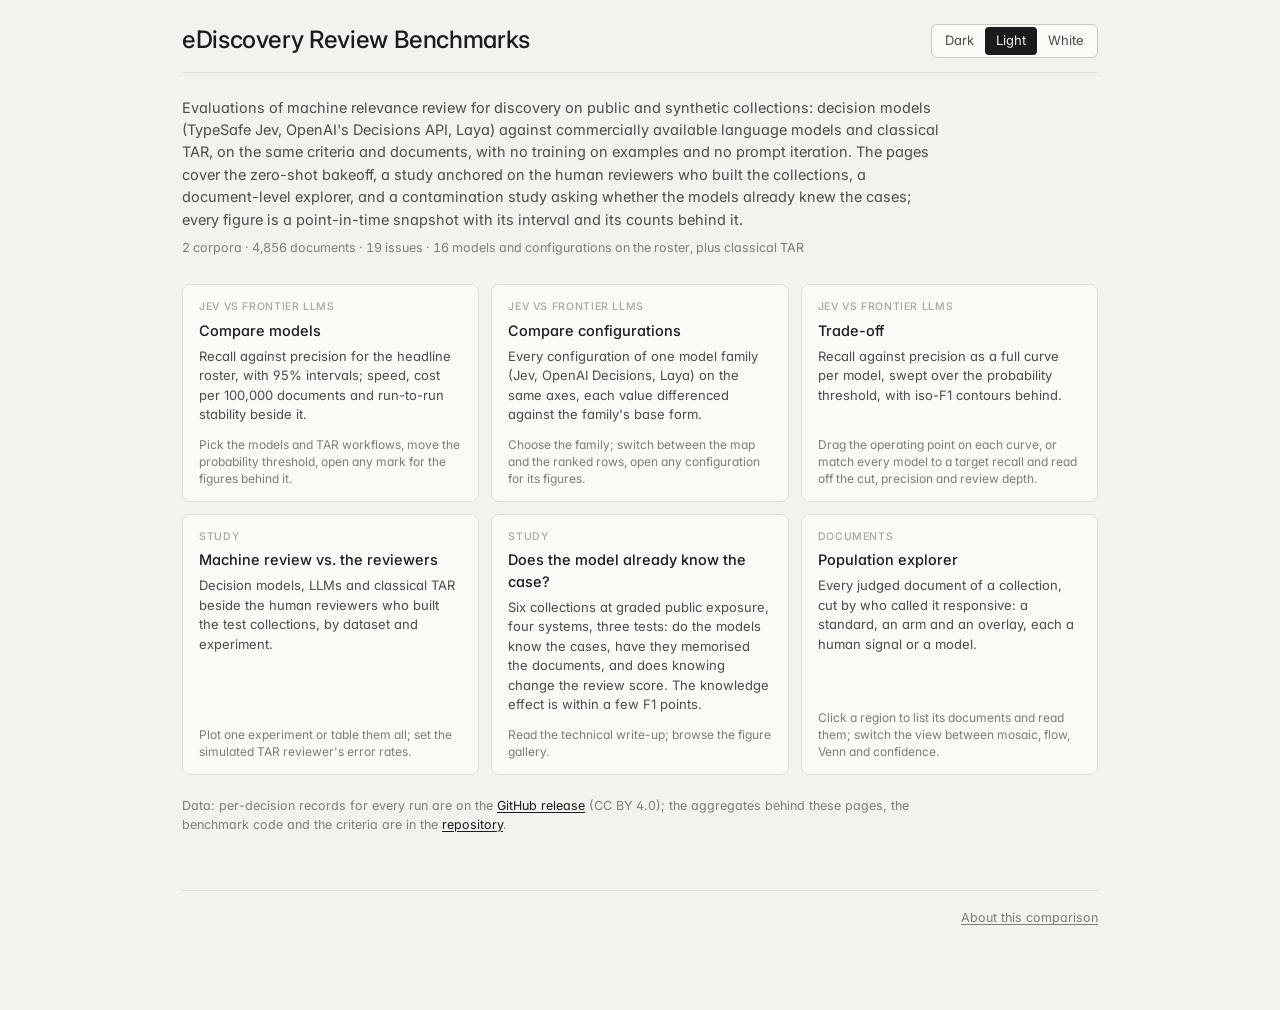
==== commit 49f6bb99: "deploy 2026-10-08T19:58Z" ====
--- a/index.html
+++ b/index.html
@@ -3,18 +3,26 @@
   <head>
     <meta charset="UTF-8" />
     <meta name="viewport" content="width=device-width, initial-scale=1.0" />
-    <title>Jev vs Frontier LLMs: A Zero-Shot Bakeoff</title>
-    <meta name="description" content="A zero-shot bake-off: two decision models against seven LLMs on discovery relevance review, same criteria and documents once, no training on examples, no prompt iteration." />
+    <title>eDiscovery Review Benchmarks</title>
+    <meta name="description" content="Evaluations of machine relevance review for discovery: the zero-shot bakeoff (Jev vs frontier LLMs), the trade-off curves, the human-anchored study, the population explorer and the contamination study." />
+    <script>
+      // The comparison app used to live here with its views in the hash. Links to those views (the article) still arrive at the root:
+      // send them on to compare.html with the hash intact, before anything renders. Relative, so the GitHub Pages path works too.
+      (function () {
+        var h = location.hash;
+        if (h === "#compare" || h === "#configurations" || h === "#tradeoff") location.replace("compare.html" + h);
+      })();
+    </script>
     <link rel="preconnect" href="https://fonts.googleapis.com" />
     <link rel="preconnect" href="https://fonts.gstatic.com" crossorigin />
     <link
       href="https://fonts.googleapis.com/css2?family=Inter:wght@400;500;600&display=swap"
       rel="stylesheet"
     />
-    <script type="module" crossorigin src="./assets/main-C5RsFtM-.js"></script>
-    <link rel="modulepreload" crossorigin href="./assets/styles-DKpUWoAz.js">
-    <link rel="modulepreload" crossorigin href="./assets/App-BQxW5izP.js">
-    <link rel="stylesheet" crossorigin href="./assets/styles-CExCG7qe.css">
+    <script type="module" crossorigin src="./assets/landing-4KlAg2Wt.js"></script>
+    <link rel="modulepreload" crossorigin href="./assets/styles-BJXw96-9.js">
+    <link rel="modulepreload" crossorigin href="./assets/Disclaimer-CFoBvuZ4.js">
+    <link rel="stylesheet" crossorigin href="./assets/styles-5dTJzB_X.css">
   </head>
   <body>
     <div id="root"></div>
--- a/assets/styles-5dTJzB_X.css
+++ b/assets/styles-5dTJzB_X.css
@@ -0,0 +1 @@
+:root{--sans: "Inter", -apple-system, BlinkMacSystemFont, "Segoe UI", sans-serif;--ease: cubic-bezier(.2, .7, .2, 1);--bg: #f3f2ee;--bg-2: #eae9e3;--panel: #fafaf7;--ink: #1b1c1a;--ink-2: #4b4d49;--ink-3: #7c7e79;--ink-4: #a7a9a3;--line: #dfdfd8;--line-2: #c9cac2;--grid: #e6e6df;--dots: #c6c7bf;--axis: #c9cac2;--box-alpha: .14;--box-stroke-w: .75;--bar-alpha: .55;--hl: #f2fbc4;--hl-line: #d6e88f;--tk-tag: #3a6ea5;--tk-attr: #6c5b9e;--tk-key: #3a6ea5;--tk-str: #4f7d3f;--tk-num: #8e4a8c;--c-jev: #b52f8a;--c-jev-2: #d878b8;--c-laya: #2c5f9e;--c-laya-2: #6d9bd0;--c-laya-ft: #7a5aa8;--c-haiku: #e0954a;--c-sonnet: #b85e1c;--c-luna: #33b39a;--c-terra: #0f7a66;--c-flashlite: #d3ae2e;--c-flash: #9d7c10;--c-gemma: #7d9240;--c-oad: #0b7fa6;--c-oad-2: #4fb0d2;--c-lexical: #9a9b95;--c-tar-1: #c4a7d6;--c-tar-2: #a583bf;--c-tar-3: #7f5aa3;--c-tar-4: #5a3a7e;--c-cal: #3d5a80;--c-base: #1b1c1a;--v0: #1b1c1a;--v1: #b85e1c;--v2: #e0954a;--v3: #2c5f9e;--v4: #6d9bd0;--v5: #7a5aa8;--v6: #ad8bd2;--v7: #b52f8a;--v8: #d878b8;--v9: #9d7c10;--v10: #d3ae2e;--v11: #7d9240;--v12: #7c7e79;--v13: #b8b9b3;--v14: #0f7a66;--v15: #33b39a}[data-theme=dark]{--bg: #1e2124;--bg-2: #262a2e;--panel: #23272a;--ink: #e9eae6;--ink-2: #c1c3be;--ink-3: #8b8e89;--ink-4: #62655f;--line: #2f3337;--line-2: #3d4247;--grid: #2c3034;--dots: #3a3f44;--axis: #464b50;--box-alpha: .2;--bar-alpha: .7;--hl: rgba(206, 240, 60, .14);--hl-line: rgba(206, 240, 60, .38);--tk-tag: #7fa8d8;--tk-attr: #a894d4;--tk-key: #7fa8d8;--tk-str: #93b876;--tk-num: #cc8bc0;--c-jev: #ea5fbf;--c-jev-2: #f2a1d8;--c-laya: #5b9be0;--c-laya-2: #9cc3ee;--c-laya-ft: #a98be0;--c-haiku: #f3ab5e;--c-sonnet: #e0822d;--c-luna: #5fd8bb;--c-terra: #23b39a;--c-flashlite: #ead45c;--c-flash: #c9ab2a;--c-gemma: #a9c060;--c-oad: #3fb8df;--c-oad-2: #8dd3ee;--c-lexical: #8f938e;--c-tar-1: #d7c4e6;--c-tar-2: #bfa1d8;--c-tar-3: #a380c8;--c-tar-4: #8560b0;--c-cal: #7fa2cc;--c-base: #e9eae6;--v0: #e9eae6;--v1: #e0822d;--v2: #f3ab5e;--v3: #5b9be0;--v4: #9cc3ee;--v5: #a98be0;--v6: #c9b3ec;--v7: #ea5fbf;--v8: #f2a1d8;--v9: #c9ab2a;--v10: #ead45c;--v11: #a9c060;--v12: #8b8e89;--v13: #5b5f5a;--v14: #23b39a;--v15: #5fd8bb}[data-theme=white]{--bg: #ffffff;--bg-2: #f4f5f7;--panel: #ffffff;--ink: #1a1a1a;--ink-2: #4a4c4f;--ink-3: #7a7d82;--ink-4: #a8abb0;--line: #e3e5e8;--line-2: #cfd2d6;--grid: #eef0f2;--dots: #d6d9dd;--axis: #cfd2d6;--hl: #f4fbd0;--hl-line: #dbe9a0}*{box-sizing:border-box}html,body{margin:0;padding:0}body{background:var(--bg);color:var(--ink);font-family:var(--sans);font-size:14px;line-height:1.5;-webkit-font-smoothing:antialiased;text-rendering:optimizeLegibility;font-feature-settings:"cv11","ss01";transition:background .16s,color .16s}button{font:inherit;color:inherit}svg text{-webkit-user-select:none;user-select:none;font-family:var(--sans)}.mono,.num,svg text.mono{font-family:var(--sans);font-variant-numeric:tabular-nums;font-feature-settings:"tnum","cv11"}.page{max-width:1320px;margin:0 auto;padding:24px 32px 64px}.masthead{display:flex;align-items:center;gap:28px;padding-bottom:14px;border-bottom:1px solid var(--line)}.masthead .theme{margin-left:auto}.tabs{display:inline-flex;gap:4px}.tabs button{border:0;background:none;color:var(--ink-3);font:inherit;font-size:13.5px;padding:6px 10px;border-radius:6px;cursor:pointer}.tabs button:hover{color:var(--ink)}.tabs button.on{color:var(--ink);background:var(--bg-2)}.eyebrow{font-size:11px;letter-spacing:.06em;text-transform:uppercase;color:var(--ink-3);font-weight:500}.title{font-weight:500;font-size:24px;line-height:1.2;letter-spacing:-.015em;margin:0;white-space:nowrap}.title em{font-style:normal;color:var(--ink-3)}.lede{color:var(--ink-2);font-size:14.5px;max-width:760px;margin:0}.stats{display:flex;gap:32px;flex-wrap:wrap;margin-top:2px}.stat{display:flex;flex-direction:column;gap:2px}.stat .n{font-size:18px;line-height:1.1;font-weight:500;letter-spacing:-.02em;font-variant-numeric:tabular-nums}.stat .l{font-size:12px;color:var(--ink-3)}.controls{position:sticky;top:0;z-index:30;background:color-mix(in srgb,var(--bg) 96%,transparent);-webkit-backdrop-filter:blur(10px);backdrop-filter:blur(10px);border-bottom:1px solid var(--line);margin:0 -32px;padding:10px 32px;display:flex;gap:22px;flex-wrap:wrap;align-items:center}.control{display:flex;align-items:center;gap:8px}.control>.lab{font-size:11px;color:var(--ink-3);text-transform:uppercase;letter-spacing:.06em;font-weight:500}.control>.ctl{display:contents}.seg{display:inline-flex;border:1px solid var(--line-2);border-radius:6px;padding:2px;background:var(--panel)}.seg button{border:0;background:transparent;border-radius:4px;padding:4px 11px;font-size:13px;color:var(--ink-2);cursor:pointer;transition:background .12s,color .12s;white-space:nowrap}.seg button:hover{color:var(--ink)}.seg button.on{background:var(--ink);color:var(--bg)}.seg button.seg-hl{position:relative;z-index:0}.seg button.seg-hl:before{content:"";position:absolute;top:0;right:0;bottom:0;left:0;border-radius:4px;background:var(--hl);opacity:0;z-index:-1}.seg button.seg-hl.pulse:before{animation:seg-flash .65s ease-in-out 2}@keyframes seg-flash{0%,to{opacity:0}50%{opacity:1}}.stats-row{display:flex;flex-wrap:wrap;align-items:center;gap:10px 22px;padding:10px 0 12px;margin-bottom:6px;border-bottom:1px solid var(--line)}.stats-row-lab{font-size:11px;color:var(--ink-2);text-transform:uppercase;letter-spacing:.08em;font-weight:600}.stats-row .control>.lab{white-space:nowrap}.stats-row .studio-slider input[type=range]{width:120px}.stats-row .studio-hint.small{max-width:40ch;line-height:1.3}.section{padding:14px 0 8px}.sec-head{display:flex;align-items:baseline;gap:14px;flex-wrap:wrap;margin-bottom:6px}.sec-head h2{font-weight:500;font-size:22px;margin:0;letter-spacing:-.015em}.sec-head .sub{color:var(--ink-3);font-size:13px}.pick-wrap{position:relative;display:inline-flex}.pick-btn{display:inline-flex;align-items:center;gap:8px;border:1px solid var(--line-2);background:var(--panel);border-radius:6px;padding:5px 10px;font:inherit;font-size:13px;color:var(--ink);cursor:pointer}.pick-btn:hover,.pick-wrap.open .pick-btn{border-color:var(--ink-3)}.pick-btn:focus-visible,.pick-main:focus-visible,.pick-gh:focus-visible,.pick-foot button:focus-visible,.pick-close:focus-visible,.pick-chips button:focus-visible,.tar-build-add button:focus-visible{outline:1.5px solid var(--ink-3);outline-offset:2px}.pick-btn .pick-lab{font-size:11px;color:var(--ink-3);text-transform:uppercase;letter-spacing:.06em;font-weight:500}.pick-btn .pick-sum{color:var(--ink)}.pick-btn .chev{width:6px;height:6px;border-right:1.5px solid var(--ink-3);border-bottom:1.5px solid var(--ink-3);transform:translateY(-2px) rotate(45deg);margin-left:2px}.pick-pop{position:absolute;top:calc(100% + 6px);left:0;z-index:40;min-width:300px;max-height:min(70vh,640px);overflow:auto;background:var(--panel);border:1px solid var(--line-2);border-radius:8px;padding:6px;box-shadow:0 12px 32px #00000059;width:max-content;max-width:min(92vw,760px)}.pick-head{position:sticky;top:-6px;z-index:2;display:grid;grid-template-columns:minmax(0,1fr) auto;gap:3px 14px;margin:-6px -6px 6px;padding:12px 14px 10px;background:var(--panel);border-bottom:1px solid var(--line);border-radius:8px 8px 0 0}.pick-head-copy{display:flex;flex-direction:column;gap:2px;min-width:0}.pick-head-copy strong{font-size:13px;font-weight:500}.pick-head-copy>span{color:var(--ink-3);font-size:11.5px;line-height:1.4}.pick-close{align-self:start;width:24px;height:24px;border:0;border-radius:4px;padding:0;background:none;color:var(--ink-3);font:19px/1 var(--sans);cursor:pointer}.pick-close:hover{color:var(--ink);background:var(--bg-2)}.pick-selected{grid-column:1 / -1;display:flex;align-items:flex-start;gap:7px 10px;margin-top:6px;min-width:0}.pick-selected-lab{flex:none;padding-top:3px;color:var(--ink-4);font-size:10px;font-weight:500;letter-spacing:.06em;text-transform:uppercase}.pick-chips{display:flex;flex-wrap:wrap;gap:4px;min-width:0}.pick-chips button{border:1px solid var(--line);border-radius:999px;background:var(--bg);color:var(--ink-2);padding:2px 7px 2px 9px;font:inherit;font-size:10.5px;line-height:1.4;cursor:pointer}.pick-chips button:hover{border-color:var(--ink-3);color:var(--ink)}.pick-chips button span{margin-left:3px;color:var(--ink-4)}.series-selected{display:grid;gap:4px;width:min(100%,760px);min-width:0}.series-selected-row{display:grid;grid-template-columns:auto minmax(0,1fr) auto;align-items:center;gap:7px;min-height:25px;padding:2px 5px;border:1px solid var(--line);border-radius:7px;background:var(--bg);color:var(--ink-2);font-size:10.5px}.series-selected-row>span:nth-child(2){overflow:hidden;text-overflow:ellipsis;white-space:nowrap}.series-selected-row>button,.comparison-key-row>button{border:0;background:transparent;color:var(--ink-4);cursor:pointer;font:inherit;font-size:15px;line-height:1}.series-selected-row>button:hover,.comparison-key-row>button:hover{color:var(--ink)}.series-color{position:relative;display:inline-flex;align-items:center;flex:none}.series-color>input[type=color]{width:20px;height:20px;padding:1px;border:1px solid var(--line);border-radius:5px;background:var(--panel);cursor:pointer}.series-swatches{position:absolute;z-index:8;top:calc(100% + 4px);left:0;display:none;grid-template-columns:repeat(5,18px);gap:4px;width:max-content;padding:6px;border:1px solid var(--line);border-radius:8px;background:var(--panel);box-shadow:var(--shadow)}.series-color:hover .series-swatches,.series-color:focus-within .series-swatches{display:grid}.series-swatches button{width:18px;height:18px;padding:0;border:1px solid color-mix(in srgb,var(--ink) 25%,transparent);border-radius:50%;cursor:pointer}.series-swatches button.on{outline:2px solid var(--ink);outline-offset:1px}.comparison-key{flex:none;padding:7px 10px 9px;border-top:1px solid var(--line)}.comparison-key-title{display:block;margin-bottom:5px;color:var(--ink-4);font-size:9.5px;font-weight:600;letter-spacing:.08em;text-transform:uppercase}.comparison-key>div{display:grid;grid-template-columns:repeat(auto-fit,minmax(190px,1fr));gap:4px 12px}.comparison-key-row{display:grid;grid-template-columns:auto minmax(0,1fr) auto;align-items:center;gap:6px;min-width:0;color:var(--ink-2);font-size:10.5px}.comparison-key-row>span:nth-child(2){overflow:hidden;text-overflow:ellipsis;white-space:nowrap}.pick-empty{color:var(--ink-4);font-size:11.5px}.pick-grps{display:flex;flex-wrap:wrap;align-items:flex-start;gap:2px 14px}.pick-pop.r{left:auto;right:0}.pick-grp{flex:1 0 auto;min-width:210px}.pick-grp{padding:4px 0 6px}.pick-gh{display:flex;width:100%;justify-content:space-between;align-items:baseline;border:0;background:none;font:inherit;font-size:10.5px;letter-spacing:.06em;text-transform:uppercase;color:var(--ink-3);font-weight:500;padding:4px 8px;cursor:pointer;border-radius:4px}.pick-gh:hover{color:var(--ink);background:var(--bg-2)}.pick-gh .n{font-size:10.5px;letter-spacing:0;text-transform:none;color:var(--ink-4)}.pick-sh{margin:4px 8px 1px;padding-top:4px;border-top:1px solid var(--line);color:var(--ink-4);font-size:9.5px;font-weight:500;letter-spacing:.055em;text-transform:uppercase}.pick-gh+div>.pick-sh{margin-top:0;padding-top:1px;border-top:0}.pick-row{display:flex;align-items:center;border-radius:5px}.pick-row:hover{background:var(--bg-2)}.pick-main{flex:1;display:flex;align-items:center;gap:8px;border:0;background:none;font:inherit;font-size:12.5px;color:var(--ink-3);padding:4px 8px;cursor:pointer;text-align:left;border-radius:5px;white-space:nowrap}.pick-row.on .pick-main{color:var(--ink)}.pick-main .box{width:12px;height:12px;border-radius:3px;border:1px solid var(--line-2);flex:none;position:relative}.pick-main .box.on{background:var(--ink);border-color:var(--ink)}.pick-main .box.on:after{content:"";position:absolute;left:3.5px;top:1px;width:3px;height:6px;border-right:1.5px solid var(--bg);border-bottom:1.5px solid var(--bg);transform:rotate(45deg)}.pick-main .mark{display:inline-flex;align-items:center;flex:none}.pick-row:not(.on) .mark{opacity:.45;filter:grayscale(1)}.pick-main .sw{width:9px;height:9px;border-radius:2px;display:inline-block}.pick-main .pick-dot{width:9px;height:9px;border-radius:50%;display:inline-block}.pick-main .star{color:var(--ink-3);font-size:11px}.pick-main .sub{color:var(--ink-4)}.pick-i{width:16px;height:16px;border-radius:50%;border:1px solid var(--line-2);background:none;color:var(--ink-3);font:inherit;font-size:9.5px;display:inline-flex;align-items:center;justify-content:center;cursor:pointer;margin-right:6px;opacity:0}.pick-row:hover .pick-i{opacity:1}.pick-i:hover{color:var(--ink);border-color:var(--ink-3)}.pick-foot{position:sticky;bottom:-6px;z-index:2;width:calc(100% + 12px);display:flex;gap:12px;align-items:center;border-top:1px solid var(--line);background:var(--panel);margin:4px -6px -6px;padding:9px 14px 10px;border-radius:0 0 8px 8px}.pick-foot button{border:0;background:none;font:inherit;font-size:11.5px;color:var(--ink-3);cursor:pointer;padding:0}.pick-foot button:hover{color:var(--ink)}.pick-foot-r{margin-left:auto}.pick-note{color:var(--ink-4);font-size:11px;line-height:1.4;max-width:460px;display:inline-block;white-space:normal;text-align:right}.tar-pick .pick-pop{min-width:min(760px,calc(100vw - 24px))}.tar-pick .pick-grp{min-width:224px}.tar-build-pop{min-width:min(680px,calc(100vw - 24px))}.tar-build-body{display:grid;grid-template-columns:repeat(2,minmax(0,1fr));gap:12px 18px;padding:8px 10px 12px}.tar-build-field{display:flex;flex-direction:column;align-items:flex-start;gap:5px;min-width:0}.tar-build-field.wide{grid-column:1 / -1}.tar-build-field>span:first-child{color:var(--ink-3);font-size:10px;font-weight:500;letter-spacing:.055em;text-transform:uppercase}.tar-build-field .seg{flex-wrap:wrap}.tar-build-field .seg button{padding:4px 9px;font-size:12px}.tar-build-field .select select{min-width:160px;padding-top:5px;padding-bottom:5px;font-size:12px}.tar-build-add{grid-column:1 / -1;display:flex;align-items:center;justify-content:space-between;gap:16px;margin-top:2px;padding:10px 11px;border:1px solid var(--line);border-radius:6px;background:var(--bg)}.tar-build-add>div{display:flex;flex-direction:column;gap:2px;min-width:0}.tar-build-add b{overflow:hidden;color:var(--ink-2);font-size:11.5px;font-weight:500;text-overflow:ellipsis;white-space:nowrap}.tar-build-add span{color:var(--ink-4);font-size:10.5px}.tar-build-add button{flex:none;border:0;border-radius:5px;padding:6px 10px;background:var(--ink);color:var(--bg);font:inherit;font-size:11.5px;cursor:pointer}.tar-build-add button:disabled{background:var(--bg-2);color:var(--ink-4);cursor:default}@media(max-width:640px){.page{padding-left:16px;padding-right:16px}.controls{margin-left:-16px;margin-right:-16px;padding-left:16px;padding-right:16px;gap:10px 14px}.pick-pop{position:fixed;left:12px!important;right:12px!important;top:12px;bottom:12px;width:auto;min-width:0!important;max-width:none!important;max-height:none}.pick-grp{min-width:min(260px,100%)}.pick-selected{flex-direction:column;gap:4px}.pick-selected-lab{padding-top:0}.pick-foot{flex-wrap:wrap}.pick-foot-r{width:100%;margin-left:0}.pick-note{text-align:left}.tar-build-body{grid-template-columns:minmax(0,1fr)}.tar-build-field.wide,.tar-build-add{grid-column:1}.tar-build-add{align-items:flex-start;flex-direction:column}}.dash{display:grid;grid-template-columns:minmax(0,1fr) 440px;gap:14px;align-items:stretch}.dash .stack{display:flex;flex-direction:column;gap:14px;min-width:0}.dash .card{min-width:0}@media(max-width:1000px){.dash{grid-template-columns:1fr}}.tar-chart-note{margin:0 0 10px;padding:7px 10px;border:1px solid var(--line);border-radius:6px;background:color-mix(in srgb,var(--panel) 72%,var(--bg));color:var(--ink-3);font-size:12px}.tar-chart-note b{color:var(--ink-2);font-weight:500}.tar-depth-grid{display:grid;grid-template-columns:repeat(2,minmax(0,1fr));gap:14px;margin-top:14px}.tar-depth-head{grid-column:1 / -1;display:flex;align-items:flex-end;justify-content:space-between;gap:16px;padding:1px 2px 0}.tar-depth-head h2{margin:0 0 3px;color:var(--ink);font-size:14px;font-weight:500}.tar-depth-head>div>span{color:var(--ink-3);font-size:11.5px}.tar-depth-metric{display:flex;align-items:center;gap:8px;flex:none}.tar-depth-metric>span{color:var(--ink-4);font-size:10px;font-weight:500;letter-spacing:.06em;text-transform:uppercase}.tar-depth-metric .seg{padding:1px}.tar-depth-metric .seg button{padding:3px 10px;font-size:11.5px}.tar-depth-card{min-width:0;overflow:hidden}.tar-depth-chart{position:relative;min-width:0}.tar-depth-chart svg{display:block;max-width:100%}.tar-depth-key{display:flex;flex-wrap:wrap;justify-content:flex-end;gap:5px 13px;min-height:18px;margin:1px 4px 0;color:var(--ink-3);font-size:10.5px}.tar-depth-key>span{display:inline-flex;align-items:center;gap:5px;white-space:nowrap}.tar-depth-key .series-color>input[type=color]{width:16px;height:16px;border-radius:4px}.tar-depth-key i{width:14px;height:2px;border-radius:2px}.tar-depth-empty{display:grid;place-items:center;min-height:260px;color:var(--ink-4);font-size:12px;text-align:center}.tar-depth-note{grid-column:1 / -1;margin:-2px 2px 0;color:var(--ink-3);font-size:11.5px;line-height:1.45}.tar-depth-note b{color:var(--ink-2);font-weight:500}@media(max-width:900px){.tar-depth-grid{grid-template-columns:minmax(0,1fr)}}@media(max-width:520px){.tar-depth-head{align-items:flex-start;flex-direction:column;gap:9px}.tar-depth-metric{width:100%;justify-content:space-between}}.dash.ranked{grid-template-columns:minmax(0,1fr)}.dash.ranked>.card{grid-column:1 / -1}.dash.ranked .stack{display:grid;grid-auto-flow:column;grid-auto-columns:minmax(0,1fr)}@media(max-width:900px){.dash.ranked .stack{grid-auto-flow:row;grid-auto-columns:auto}}.cmp-tabs{flex-basis:100%;display:flex;align-items:center;margin:-4px 0 -10px}.cmp-tabs .seg{border:0;background:none;padding:0;border-radius:0;gap:2px;flex-wrap:wrap}.cmp-tabs .seg button{padding:7px 12px 9px;font-size:13.5px;color:var(--ink-3);border-radius:6px 6px 0 0}.cmp-tabs .seg button:hover{color:var(--ink);background:var(--bg-2)}.cmp-tabs .seg button.on{background:none;color:var(--ink);box-shadow:inset 0 -2px 0 var(--ink)}.cmp-full .card-t,.cmp-full .card-t .right{flex-wrap:wrap;row-gap:6px}.masthead .variant{font-size:12px;color:var(--ink-3);text-decoration:none;border:1px solid var(--line-2);border-radius:999px;padding:2px 10px;white-space:nowrap}.masthead .variant:hover{color:var(--ink);border-color:var(--ink-3)}.select{position:relative}.select select{-moz-appearance:none;appearance:none;-webkit-appearance:none;border:1px solid var(--line-2);background:var(--panel);border-radius:6px;padding:6px 30px 6px 10px;font:inherit;font-size:13px;color:var(--ink);cursor:pointer}.select:after{content:"";position:absolute;right:11px;top:50%;width:6px;height:6px;border-right:1.5px solid var(--ink-3);border-bottom:1.5px solid var(--ink-3);transform:translateY(-70%) rotate(45deg);pointer-events:none}.card{background:var(--panel);border:1px solid var(--line);border-radius:8px;padding:12px 14px 10px;position:relative}.card.fill{display:flex;flex-direction:column}.card.fill .chart-fill{flex:1;position:relative}.card-t{display:flex;align-items:center;gap:8px;margin-bottom:6px}.card-t .seg{padding:1px}.card-t .seg button{padding:2px 8px;font-size:11.5px}.card-t h3{margin:0;font-size:13px;font-weight:500;color:var(--ink);white-space:nowrap}.card-t .unit{color:var(--ink-3);font-size:12px;white-space:nowrap;overflow:hidden;text-overflow:ellipsis;min-width:0;flex:1}.card-t .right{margin-left:auto;display:flex;align-items:center;gap:8px;flex:none}.card [data-tip-host]{min-width:0}.hint{position:relative;display:inline-flex}.hint>.i{display:inline-flex;align-items:center;justify-content:center;width:15px;height:15px;padding:0;border-radius:50%;border:1px solid var(--line-2);color:var(--ink-3);font:inherit;font-size:9.5px;cursor:pointer;line-height:1;background:var(--panel)}.hint>.i:hover,.hint.open>.i{border-color:var(--ink-3);color:var(--ink)}.hint>.i:focus-visible{outline:1.5px solid var(--ink-3);outline-offset:1px}.hint .pop{position:absolute;top:calc(100% + 7px);right:0;z-index:45;width:360px;max-width:calc(100vw - 24px);background:var(--panel);color:var(--ink);border:1px solid var(--line);border-radius:8px;padding:10px 12px 11px;font-size:12px;line-height:1.45;font-weight:400;text-align:left;white-space:normal;box-shadow:0 6px 20px #00000024}[data-theme=dark] .hint .pop{box-shadow:0 8px 24px #0006;border-color:var(--line-2)}.hint .pop.l{right:auto;left:0}.hint .pop.up{top:auto;bottom:calc(100% + 7px)}.hint .pop .t{font-size:12.5px;font-weight:500;color:var(--ink);margin-bottom:8px}.hint .pop dl{display:grid;grid-template-columns:max-content minmax(0,1fr);gap:6px 12px;margin:0}.hint .pop dl .row{display:contents}.hint .pop dt{font-size:10px;letter-spacing:.05em;text-transform:uppercase;color:var(--ink-3);font-weight:500;padding-top:2px;max-width:92px}.hint .pop dd,.hint .pop p{margin:0;font-size:12px;color:var(--ink-2)}.hint .pop .more{display:inline-block;margin-top:10px;padding:0;border:0;background:none;font:inherit;font-size:11.5px;color:var(--ink-3);cursor:pointer;text-decoration:underline;text-underline-offset:2px}.hint .pop .more:hover{color:var(--ink)}.tip{position:absolute;z-index:50;pointer-events:none;color:var(--ink);border-radius:6px;padding:7px 10px 6px;width:max-content;min-width:150px;max-width:260px;background:color-mix(in srgb,var(--panel) 92%,transparent);backdrop-filter:blur(6px);-webkit-backdrop-filter:blur(6px);border:1px solid var(--line);box-shadow:0 4px 16px #0000001a;font-size:12px;line-height:1.4}[data-theme=dark] .tip{background:color-mix(in srgb,var(--bg-2) 92%,transparent);border-color:var(--line-2);box-shadow:0 6px 20px #00000059}.tip .t{font-weight:500;font-size:12px;margin-bottom:4px;display:flex;align-items:center;gap:7px}.tip .t .sw{width:8px;height:8px;border-radius:2px;display:inline-block;flex:none}.tip .t .ic{display:inline-flex;align-items:center;flex:none}.tip .val{display:flex;align-items:baseline;gap:2px 6px;flex-wrap:wrap}.tip .val .n{font-size:13px;font-weight:500;font-variant-numeric:tabular-nums;font-feature-settings:"tnum","cv11";white-space:nowrap}.tip .val .u{color:var(--ink-3);font-size:11.5px}.tip .kv{display:flex;justify-content:space-between;gap:14px}.tip .kv .k{color:var(--ink-3);white-space:nowrap}.tip .kv .v{font-variant-numeric:tabular-nums;font-feature-settings:"tnum","cv11";text-align:right}.tip .line,.tip .sub{color:var(--ink-3);margin-top:3px}.tip .cta{color:var(--ink-4);font-size:11px;margin-top:5px;text-align:right;letter-spacing:.02em}.sel{outline:none}.sel .hit{fill:var(--ink);fill-opacity:0;transition:fill-opacity .12s}.sel:hover .hit,.sel:focus-visible .hit{fill-opacity:.05}.sel:focus-visible .hit{fill-opacity:.09}.hl .hit{fill:var(--ink);fill-opacity:.05;transition:fill-opacity .12s}.hl text[fill="var(--ink-2)"]{fill:var(--ink)}.mv{transition:transform .32s var(--ease)}.fd{transition:opacity .48s var(--ease)}.mv.fd{transition:transform .32s var(--ease),opacity .48s var(--ease)}.tip,.hint .pop{animation:rise-2 .12s var(--ease)}.ex-back{animation:fade-in .18s var(--ease)}.ex-modal{animation:rise-4 .18s var(--ease)}@keyframes fade-in{0%{opacity:0}to{opacity:1}}@keyframes rise-2{0%{opacity:0;transform:translateY(2px)}to{opacity:1;transform:none}}@keyframes rise-4{0%{opacity:0;transform:translateY(4px)}to{opacity:1;transform:none}}.pr-box.pulse{animation:box-breathe .65s ease-in-out 2}@keyframes box-breathe{0%,to{fill-opacity:var(--box-alpha)}50%{fill-opacity:calc(var(--box-alpha) * 1.6)}}.row-dm{fill:var(--hl);fill-opacity:1;opacity:0;pointer-events:none;transition:fill-opacity .12s}.row-dm.pulse{animation:row-breathe .65s ease-in-out 2}@keyframes row-breathe{0%,to{opacity:0}50%{opacity:1}}.sel:hover .row-dm,.sel:focus-visible .row-dm,.hl .row-dm{fill-opacity:0}.row-ref{fill:var(--hl);fill-opacity:1;opacity:.55;pointer-events:none;transition:fill-opacity .12s}.sel:hover .row-ref,.sel:focus-visible .row-ref,.hl .row-ref{fill-opacity:0}@media(prefers-reduced-motion:reduce){*,*:before,*:after{transition-duration:0s!important;animation-duration:0s!important}.pr-box.pulse,.row-dm.pulse,.seg button.seg-hl.pulse:before{animation:none}}.pick-main .lbl{display:inline-flex;align-items:center;gap:8px;position:relative}.pick-main .lbl.dec .nm{color:var(--ink);font-weight:500}.decider-tag{display:inline-block;vertical-align:.15em;margin-left:8px;padding:0 5px;border:1px solid var(--line-2);border-radius:2px;color:var(--ink-2);font-size:10px;line-height:1.5;font-weight:500;letter-spacing:.06em;text-transform:uppercase;white-space:nowrap}.fact .decider-tag{margin-left:5px;vertical-align:.1em}.legend-note{color:var(--ink-3);font-size:12px;margin-top:8px;display:flex;gap:18px;flex-wrap:wrap;align-items:center}.legend-note .k{display:inline-flex;align-items:center;gap:6px}.empty{color:var(--ink-4);font-size:13px;padding:40px 0;text-align:center}.tradeoff-lede{margin:-2px 0 8px;color:var(--ink-3);font-size:12px;line-height:1.45;max-width:100ch}.tradeoff-target{width:4.2em;font:inherit;font-size:12.5px;color:var(--ink);background:var(--panel);border:1px solid var(--line-2);border-radius:5px;padding:2px 4px;font-variant-numeric:tabular-nums}.tradeoff-table{width:100%;border-collapse:collapse;font-size:12px;margin-top:2px}.tradeoff-table th,.tradeoff-table td{padding:6px 12px 6px 0;border-bottom:1px solid var(--line);text-align:left;vertical-align:middle;white-space:nowrap}.tradeoff-table th:last-child,.tradeoff-table td:last-child{padding-right:0}.tradeoff-table thead th{font-size:10px;letter-spacing:.05em;text-transform:uppercase;color:var(--ink-3);font-weight:500;padding-top:2px}.tradeoff-table tbody th{font-weight:500;color:var(--ink)}.tradeoff-table tbody tr:last-child th,.tradeoff-table tbody tr:last-child td{border-bottom:0}.tradeoff-table .num{text-align:right;font-variant-numeric:tabular-nums;font-feature-settings:"tnum","cv11"}.tradeoff-table tbody tr{transition:background-color .12s}.tradeoff-table tbody tr.hl{background:color-mix(in srgb,var(--ink) 5%,transparent)}.tradeoff-table td.delta{color:var(--ink-3)}.tradeoff-table tr.moved td.delta{color:var(--ink)}.tradeoff-table .dim{color:var(--ink-4);font-weight:400}.tradeoff-table .studio-slider input[type=range]{width:150px}.tradeoff-name{display:inline-flex;align-items:center;gap:7px}.tradeoff-link{border:0;background:none;font:inherit;color:inherit;cursor:pointer;padding:0;text-align:left}.tradeoff-link:hover{text-decoration:underline}.tradeoff-empty{color:var(--ink-4);font-size:12px;padding:18px 0}.tradeoff-wrap{overflow-x:auto}.pr-curves .pr-mark g:focus-visible .pr-mark-ring{opacity:1!important}.pr-curves .pr-mark g:active{cursor:grabbing}.pr-curves .iso-f1{opacity:.8}.notes{margin-top:56px;border-top:1px solid var(--line);padding:18px 0;display:flex;align-items:center;gap:12px}.notes-t{color:var(--ink-3);font-size:12.5px}.masthead .theme{display:inline-flex;align-items:center;gap:14px}.home-link{font-size:12.5px;color:var(--ink-3);text-decoration:none;border:1px solid var(--line-2);border-radius:6px;padding:4px 10px;white-space:nowrap}.home-link:hover{color:var(--ink);border-color:var(--ink-3)}.landing{max-width:980px}.landing-lede{margin:24px 0 0;color:var(--ink-2);font-size:14.5px;line-height:1.55;max-width:760px}.landing-facts{margin:8px 0 0;color:var(--ink-3);font-size:12.5px}.landing-grid{display:grid;grid-template-columns:repeat(auto-fill,minmax(290px,1fr));gap:12px;margin-top:26px}.landing-card{display:flex;flex-direction:column;gap:5px;padding:14px 16px 13px;color:inherit;text-decoration:none;transition:border-color .16s var(--ease)}.landing-card:hover{border-color:var(--ink-3)}.landing-card:focus-visible{outline:1.5px solid var(--ink-3);outline-offset:2px}.landing-card .kicker{font-size:10.5px;letter-spacing:.06em;text-transform:uppercase;color:var(--ink-4);font-weight:500}.landing-card h3{margin:0;font-size:14.5px;font-weight:500;color:var(--ink)}.landing-card p{margin:0;color:var(--ink-2);font-size:13px;line-height:1.5}.landing-card .do{margin-top:auto;padding-top:6px;color:var(--ink-3);font-size:12px;line-height:1.45}.landing-also{margin:22px 0 0;color:var(--ink-3);font-size:12.5px;line-height:1.5;max-width:760px}.landing-also a{color:var(--ink);text-decoration:underline;text-underline-offset:2px}.disc-link{margin-left:auto;border:0;background:none;padding:0;color:var(--ink-3);font-size:12.5px;cursor:pointer;text-decoration:underline;text-underline-offset:2px}.disc-link:hover{color:var(--ink)}.ex-modal.disclaimer{width:min(600px,100%);height:auto;max-height:100%}.disc-body{padding:14px 24px 22px;overflow:auto}.disc-body p{margin:0 0 12px;font-size:13px;line-height:1.55;color:var(--ink-2)}.disc-body h4{margin:14px 0 5px;font-size:10px;font-weight:500;letter-spacing:.08em;text-transform:uppercase;color:var(--ink-3)}.disc-body h4:first-child{margin-top:2px}.disc-body ul{margin:0 0 12px;padding-left:16px}.disc-body li{margin:0 0 5px;font-size:13px;line-height:1.5;color:var(--ink-2)}.disc-body li b,.disc-body p b{font-weight:500;color:var(--ink)}.disc-body mark{background:var(--hl, #f2fbc4);color:var(--ink);padding:0 3px;border-radius:2px;box-decoration-break:clone;-webkit-box-decoration-break:clone}[data-theme=dark] .disc-body mark{background:var(--hl, rgba(206, 240, 60, .16))}.disc-body a{color:var(--ink);text-decoration:underline;text-underline-offset:2px}.disc-note{margin-top:18px;text-align:center;color:var(--ink-4);font-size:11.5px}.ex-modal.method{width:min(1120px,100%);height:auto;max-height:min(900px,100%)}.method-body{flex:1;min-height:0;overflow:auto;padding:0 24px 20px}.fact{width:100%;min-width:880px;border-collapse:separate;border-spacing:0;table-layout:fixed;font-size:12px;line-height:1.45;margin-top:4px}.fact.two{margin-top:22px}.fact thead th{position:sticky;top:0;z-index:1;background:var(--bg);text-align:left;font-weight:500;font-size:12.5px;color:var(--ink);padding:16px 14px 8px 0;border-bottom:1px solid var(--line-2);vertical-align:bottom}.fact thead th:first-child{font-size:10.5px;letter-spacing:.06em;text-transform:uppercase;color:var(--ink-3);width:136px}.fact.two thead th:last-child{font-weight:400;color:var(--ink-3);font-size:12px}.fact-sub{display:block;color:var(--ink-3);font-size:11px;font-weight:400;margin-top:1px}.fact tbody th{font-size:10px;letter-spacing:.05em;text-transform:uppercase;color:var(--ink-3);font-weight:500;text-align:left;vertical-align:top;padding:10px 12px 10px 0;line-height:1.4}.fact tbody td{color:var(--ink-2);vertical-align:top;padding:9px 16px 9px 0}.fact tbody th,.fact tbody td{border-bottom:1px solid var(--line)}.fact tbody tr:last-child th,.fact tbody tr:last-child td{border-bottom:0}.fact .n{color:var(--ink);font-variant-numeric:tabular-nums;font-feature-settings:"tnum","cv11"}.fact b,.hint .pop b{font-weight:500;color:var(--ink)}.fact mark,.hint .pop mark{display:inline;background:var(--hl, #f2fbc4);color:var(--ink);padding:0 3px;border-radius:2px;box-decoration-break:clone;-webkit-box-decoration-break:clone}[data-theme=dark] .fact mark,[data-theme=dark] .hint .pop mark{background:var(--hl, rgba(206, 240, 60, .16))}.ex-btn{border:1px solid var(--line-2);background:none;color:var(--ink-3);font-size:10.5px;letter-spacing:.04em;text-transform:uppercase;border-radius:4px;padding:2px 7px;cursor:pointer;line-height:1.5;flex:none}.ex-btn:hover{color:var(--ink);border-color:var(--ink-3)}.sec-head .ex-btn{margin-left:auto}.ex-back{position:fixed;top:0;right:0;bottom:0;left:0;background:#0000008c;z-index:200;display:flex;align-items:center;justify-content:center;padding:28px}.ex-modal{background:var(--bg);color:var(--ink);border:1px solid var(--line-2);border-radius:10px;width:min(1320px,100%);height:min(900px,100%);display:flex;flex-direction:column;box-shadow:0 30px 80px #00000073;overflow:hidden}.ex-head{display:flex;align-items:flex-start;justify-content:space-between;gap:20px;padding:18px 24px 14px;border-bottom:1px solid var(--line)}.ex-head h2{margin:0;font-size:20px;font-weight:500;letter-spacing:-.015em}.ex-title>.decider-tag{align-self:flex-end;margin-bottom:5px}.ex-title{display:flex;align-items:flex-end;flex-wrap:wrap;gap:6px 14px}.ex-menu{position:relative;display:inline-flex;flex-direction:column;align-items:flex-start;gap:3px}.ex-menu-cap{font-size:10px;font-weight:500;letter-spacing:.08em;text-transform:uppercase;color:var(--ink-4);line-height:1}.ex-menu-b{display:inline-flex;align-items:center;gap:8px;margin:0;padding:4px 8px 4px 10px;font:inherit;font-size:13px;font-weight:500;letter-spacing:0;color:var(--ink);background:var(--panel);border:1px solid var(--line-2);border-radius:6px;cursor:pointer;text-align:left;line-height:1.2;transition:border-color .12s,background-color .12s,box-shadow .12s}.ex-menu-b:hover,.ex-menu.open .ex-menu-b{border-color:var(--ink-3)}.ex-menu.open .ex-menu-b{box-shadow:0 0 0 3px color-mix(in srgb,var(--ink-3) 14%,transparent)}.ex-menu-b:focus-visible{outline:1.5px solid var(--ink-3);outline-offset:2px}.ex-chev{display:inline-block;flex:none;color:var(--ink-3);transition:transform .12s,color .12s}.ex-menu-b:hover .ex-chev,.ex-menu.open .ex-chev{color:var(--ink)}.ex-menu.open .ex-chev{transform:rotate(180deg)}.ex-menu-pop{position:fixed;z-index:240;min-width:200px;max-width:calc(100vw - 16px);background:var(--panel);color:var(--ink);border:1px solid var(--line);border-radius:8px;padding:4px;font-size:13px;font-weight:400;letter-spacing:0;line-height:1.4;text-align:left;box-shadow:0 6px 20px #00000024;display:flex;flex-direction:column;max-height:60vh;animation:rise-2 .12s var(--ease)}[data-theme=dark] .ex-menu-pop{box-shadow:0 8px 24px #0006;border-color:var(--line-2)}.ex-menu-pop.wide{width:300px}.ex-menu-list{overflow:auto;min-height:0;display:flex;flex-direction:column;gap:1px}.ex-mi{display:grid;grid-template-columns:14px minmax(0,1fr);gap:8px;align-items:start;padding:6px 10px 6px 8px;border:0;border-radius:5px;background:none;color:var(--ink);font:inherit;text-align:left;cursor:pointer;width:100%}.ex-mi:hover,.ex-mi:focus-visible{background:var(--bg-2);outline:none}.ex-mi.on{color:var(--ink)}.ex-mi-chk{color:var(--ink);font-size:11px;line-height:1.4;padding-top:1px;text-align:center}.ex-mi-body{display:flex;flex-direction:column;gap:1px;min-width:0}.ex-mi-l{display:flex;align-items:baseline;gap:8px;flex-wrap:wrap}.ex-mi-l .tag{font-size:10px;color:var(--ink-4);letter-spacing:.02em}.ex-menu-foot{flex:none;color:var(--ink-4);font-size:10.5px;letter-spacing:.04em;padding:6px 10px 4px;border-top:1px solid var(--line);margin-top:3px}.ex-eyebrow{font-size:10.5px;letter-spacing:.06em;text-transform:uppercase;color:var(--ink-3);font-weight:500}.ex-head-ctl{display:flex;align-items:center;gap:14px}.ex-close{border:0;background:none;color:var(--ink-3);font-size:24px;line-height:1;cursor:pointer;padding:0 2px}.ex-close:hover{color:var(--ink)}.ex-body{display:flex;flex-direction:column;flex:1;min-height:0}.ex-main{flex:1;min-height:0;padding:18px 24px 24px;overflow:auto;min-width:0}.ex-lead{margin:0 0 16px;color:var(--ink);font-size:14px;line-height:1.6}.ex-lead b,.ex-intro b,.ex-note b{font-weight:600;color:var(--ink)}.ex-lead mark{background:var(--hl);color:var(--ink);padding:1px 3px;margin:0 -1px;border-radius:2px;box-decoration-break:clone;-webkit-box-decoration-break:clone}.ex-intro{margin:0 0 10px;color:var(--ink-2);font-size:13.5px;line-height:1.55}.ex-note{margin:0 0 18px;color:var(--ink);font-size:13.5px;line-height:1.55;padding:10px 14px;border-left:2px solid var(--c-jev);background:var(--hl);border-radius:0 6px 6px 0}.ex-sec{display:flex;align-items:baseline;gap:10px;flex-wrap:wrap;margin:18px 0 12px;padding-top:14px;border-top:1px solid var(--line)}.ex-sec-t{font-size:11px;font-weight:500;letter-spacing:.08em;text-transform:uppercase;color:var(--ink-3)}.ex-cols{display:grid;grid-template-columns:minmax(0,58fr) minmax(0,42fr);gap:20px;align-items:start}.ex-col{background:var(--panel);border:1px solid var(--line);border-radius:8px;padding:14px 16px 12px;min-width:0}.ex-col-t{font-size:13px;font-weight:500;margin-bottom:10px;display:flex;align-items:baseline;gap:10px;flex-wrap:wrap}.ex-col-s{color:var(--ink-3);font-size:12px;font-weight:400}.ex-col-s b{color:var(--ink-2);font-weight:500}.ex-out-t{margin-top:18px;flex-direction:column;align-items:stretch;gap:3px}.ex-out-row{display:flex;align-items:center;justify-content:space-between;gap:10px;flex-wrap:wrap}.ex-out-row .seg{padding:1.5px}.ex-out-row .seg button{padding:2px 8px;font-size:11.5px;font-weight:400}.ex-obj{display:flex;flex-direction:column;gap:2px}.ex-row{display:grid;grid-template-columns:118px minmax(0,1fr);gap:10px;padding:4px 8px 4px 10px;margin-left:-10px;border-left:2px solid transparent;border-radius:0 4px 4px 0}.ex-row.chg{border-left-color:var(--c-jev);background:color-mix(in srgb,var(--c-jev) 9%,transparent)}.ex-row.sub{border-left-color:color-mix(in srgb,var(--c-jev) 45%,transparent)}.ex-k{color:var(--ink-3);font-size:12px;padding-top:1px;word-break:break-word}.ex-type{display:inline-block;margin-left:6px;font-size:10px;letter-spacing:.05em;text-transform:uppercase;color:var(--ink);border:1px solid var(--line-2);border-radius:3px;padding:0 4px}.ex-v{font-size:12.5px;line-height:1.5;min-width:0}.ex-v .ex-obj{border-left:1px solid var(--line);padding-left:8px;margin-top:2px}.ex-str{white-space:pre-wrap;word-break:break-word}.ex-lit{font-family:inherit;font-variant-numeric:tabular-nums;font-feature-settings:"tnum";color:var(--ink)}.ex-arr{display:flex;flex-direction:column;gap:4px}.ex-item{display:grid;grid-template-columns:18px minmax(0,1fr);gap:6px;padding:2px 6px;margin-left:-6px;border-left:2px solid transparent}.ex-item.chg{border-left-color:var(--c-jev);background:color-mix(in srgb,var(--c-jev) 9%,transparent)}.ex-idx{color:var(--ink-4);font-size:11px;padding-top:2px}.ex-chip{border:1px solid var(--line-2);background:var(--bg);color:var(--ink-2);border-radius:4px;padding:0 6px;font-size:11.5px;cursor:pointer;line-height:1.6;margin:1px 0}.ex-chip:hover,.ex-chip.on{color:var(--ink);border-color:var(--ink-3)}.ex-inline{display:block;white-space:pre-wrap;color:var(--ink-2);font-size:12px;margin:6px 0 4px;padding:8px 10px;border:1px dashed var(--line-2);border-radius:4px;max-height:320px;overflow:auto}.ex-details summary{cursor:pointer;color:var(--ink-2);font-size:12.5px}.ex-details pre{margin:6px 0 0;font:11.5px/1.45 ui-monospace,SF Mono,Menlo,monospace;color:var(--ink-2);white-space:pre-wrap;max-height:360px;overflow:auto}.ex-json{margin:0;font:11.5px/1.5 ui-monospace,SF Mono,Menlo,monospace;color:var(--ink-2);white-space:pre-wrap;word-break:break-word}.tk-tag{color:var(--tk-tag)}.tk-attr{color:var(--tk-attr)}.tk-key{color:var(--tk-key)}.tk-str{color:var(--tk-str)}.tk-num,.tk-bool{color:var(--tk-num)}.tk-p{color:var(--ink-3)}.ex-removed{margin-top:10px;color:var(--ink-3);font-size:12px;line-height:1.45;padding-top:8px;border-top:1px dashed var(--line)}.ex-empty{color:var(--ink-4);font-size:12.5px;padding:12px 0}.ex-label{font-weight:500}.ex-label.ok .ex-gold{color:var(--ink-3)}.ex-label.bad .ex-gold{color:var(--c-sonnet)}.ex-gold{font-weight:400;font-size:12px;margin-left:6px}.ex-foot{color:var(--ink-4);font-size:11.5px;margin-top:10px;line-height:1.45}.ex-legend{display:flex;gap:22px;flex-wrap:wrap;align-items:center;padding:10px 24px;border-top:1px solid var(--line);color:var(--ink-3);font-size:12px}.ex-legend>span{display:inline-flex;align-items:center;gap:7px}.ex-sw{width:10px;height:10px;border-radius:2px;display:inline-block}.ex-sw.chg{background:color-mix(in srgb,var(--c-jev) 30%,transparent);border-left:2px solid var(--c-jev)}@media(max-width:980px){.ex-cols{grid-template-columns:1fr}}.ex-blocks{display:flex;flex-direction:column;gap:10px}.ex-block{border:1px solid var(--line);border-radius:6px;padding:8px 10px 6px 12px}.ex-block-t{font-size:11px;letter-spacing:.05em;text-transform:uppercase;color:var(--ink-3);margin-bottom:6px;font-weight:500}.ex-v .ex-blocks{margin-top:2px}.ex-row.full{grid-template-columns:1fr;gap:6px}.ex-col.pin{position:sticky;top:0}.ex-metrics{background:var(--panel);border:1px solid var(--line);border-radius:8px;padding:12px 16px;margin:0 0 18px}.ex-metrics-t{font-size:13px;font-weight:500;display:flex;align-items:center;gap:8px;flex-wrap:wrap;margin-bottom:10px}.ex-metrics-t .sw{width:9px;height:9px;border-radius:2px;display:inline-block;flex:none}.ex-metrics-t .ex-col-s{margin-left:2px}.ex-metrics-grid{display:grid;grid-template-columns:repeat(auto-fit,minmax(280px,1fr));gap:12px 28px;align-items:start}.ex-metric-t{font-size:10.5px;letter-spacing:.06em;text-transform:uppercase;color:var(--ink-3);font-weight:500;padding-bottom:5px;margin-bottom:4px;border-bottom:1px solid var(--line)}.ex-metric dl{display:grid;grid-template-columns:minmax(0,max-content) minmax(0,1fr);gap:3px 14px;margin:0;font-size:12px;line-height:1.45}.ex-metric dl .row{display:contents}.ex-metric dt{color:var(--ink-3);max-width:200px}.ex-metric dd{margin:0;color:var(--ink);text-align:right;font-variant-numeric:tabular-nums;font-feature-settings:"tnum","cv11";overflow-wrap:anywhere}.ex-metric dd.line{grid-column:1 / -1;text-align:left;color:var(--ink-2)}.ex-metric dd.hl{justify-self:end;background:var(--hl);border:1px solid var(--hl-line);border-radius:3px;padding:0 5px;margin:-1px 0;color:var(--ink)}.ex-metric-note{margin:8px 0 0;color:var(--ink-3);font-size:11.5px;line-height:1.45}.ex-same{margin:0 0 18px;color:var(--ink-3);font-size:12.5px;line-height:1.5}.ex-band{display:flex;align-items:baseline;gap:10px;flex-wrap:wrap;margin:0 0 12px}.ex-band-t{font-size:11px;font-weight:500;letter-spacing:.08em;text-transform:uppercase;color:var(--ink-3)}.ex-band-s{color:var(--ink-3);font-size:12px;display:inline-flex;align-items:center;gap:7px;min-width:0}.ex-band-s .sw{width:9px;height:9px;border-radius:2px;display:inline-block;flex:none}.ex-band-ctl{margin-left:auto;display:inline-flex;align-items:center;gap:8px;flex-wrap:wrap;align-self:center}.ex-band-ctl .seg{padding:1.5px}.ex-band-ctl .seg button{padding:2px 8px;font-size:11.5px;font-weight:400}.ex-set{margin:18px 0 0;padding:14px 0 0;border-top:1px solid var(--line)}.ex-set .ex-note{margin-bottom:14px}.ex-facts{display:grid;grid-template-columns:repeat(auto-fit,minmax(250px,1fr));gap:14px 28px;align-items:start;background:var(--panel);border:1px solid var(--line);border-radius:8px;padding:12px 16px 14px}.ex-params dd{text-align:right}.ex-params .row.chg dt,.ex-params .row.chg dd{color:var(--ink)}.ex-params .row.chg dd{justify-self:end;border-left:2px solid var(--c-jev);background:color-mix(in srgb,var(--c-jev) 9%,transparent);border-radius:0 3px 3px 0;padding:0 5px 0 6px;margin:-1px 0}.ex-example{margin:22px 0 0;padding:14px 0 0;border-top:1px solid var(--line)}.ex-pair{display:grid;grid-template-columns:minmax(0,1fr) minmax(0,1fr);gap:20px;align-items:stretch}.ex-pane{display:flex;flex-direction:column;min-width:0;min-height:320px;max-height:min(640px,70vh);background:var(--panel);border:1px solid var(--line);border-radius:8px}.ex-pane-h{flex:none;display:flex;flex-direction:column;gap:2px;padding:12px 16px 10px;border-bottom:1px solid var(--line)}.ex-pane-t{font-size:13px;font-weight:500}.ex-pane-k{color:var(--ink-3);font-weight:400}.ex-pane-b{flex:1;min-height:0;overflow:auto;padding:12px 16px 12px 22px}.ex-pane-b .ex-chip{white-space:nowrap}@media(max-width:900px){.ex-pair{grid-template-columns:minmax(0,1fr)}.ex-pane{min-height:0;max-height:520px}.ex-band-ctl{margin-left:0}}.logo{border-radius:3px;object-fit:contain;display:inline-block}.page.studio{max-width:none}.studio .controls{position:static;-webkit-backdrop-filter:none;backdrop-filter:none;gap:18px 22px}.studio-bar-r{margin-left:auto;display:inline-flex;align-items:center;gap:10px}.studio .controls.studio-presets{padding-top:7px;padding-bottom:7px;gap:12px 26px;background:color-mix(in srgb,var(--panel) 40%,var(--bg))}.studio-presets .studio-btn.small{padding:3px 9px}.studio-presets .studio-size input.name{width:170px;padding:4px 8px}.studio-preset-cur{font-size:12.5px;color:var(--ink-2);max-width:220px;overflow:hidden;text-overflow:ellipsis;white-space:nowrap}.studio-preset-cur .dot{color:var(--ink);font-weight:600}.studio-hint{color:var(--ink-3);font-size:13px}.studio-ins{margin:0 -32px;border-bottom:1px solid var(--line);background:color-mix(in srgb,var(--panel) 40%,var(--bg))}.studio-sec{border-bottom:1px solid var(--line);padding:0 32px}.studio-sec:last-child{border-bottom:0}.studio-sec-h{margin:0;font-size:inherit;font-weight:inherit;line-height:inherit}.studio-sec-h button{display:flex;align-items:center;gap:10px;width:100%;min-width:0;padding:9px 0;border:0;background:none;font:inherit;color:var(--ink);text-align:left;cursor:pointer;border-radius:4px}.studio-sec-h button:focus-visible{outline:1.5px solid var(--ink-3);outline-offset:-1px}.studio-sec-h .chev{flex:none;width:6px;height:6px;margin:0 4px 0 3px;border-right:1.5px solid var(--ink-3);border-bottom:1.5px solid var(--ink-3);transform:rotate(-45deg);transition:transform .12s var(--ease),border-color .12s}.studio-sec.open .studio-sec-h .chev{transform:translateY(-1px) rotate(45deg)}.studio-sec-h button:hover .chev{border-color:var(--ink)}.studio-sec-h .t{flex:none;font-size:12.5px;font-weight:500;letter-spacing:.01em;min-width:58px}.studio-sec-h .sum{color:var(--ink-3);font-size:12px;white-space:nowrap;overflow:hidden;text-overflow:ellipsis;min-width:0}.studio-sec-h button:hover .sum{color:var(--ink-2)}.studio-sec-b{display:grid;grid-template-columns:repeat(auto-fit,minmax(min(100%,540px),1fr));gap:6px 36px;padding:2px 0 14px 23px}.studio-sec-b .control{display:grid;grid-template-columns:92px minmax(0,1fr);column-gap:10px;align-items:start;min-height:30px}.studio-sec-b .control>.lab{padding-top:9px;line-height:1.2}.studio-sec-b .control>.ctl{display:flex;flex-wrap:wrap;align-items:center;gap:6px 10px;min-height:30px}.studio-sec-b .control.wide{grid-column:1 / -1}.studio-sec-b .studio-hint.small{line-height:1.3}.studio-sec-b .studio-swatches{display:grid;grid-template-columns:repeat(auto-fill,minmax(176px,1fr));gap:6px 14px;width:100%}.studio-sec-b .studio-swatch{display:grid;grid-template-columns:24px auto minmax(0,1fr);gap:7px;align-items:center}.studio-sec-b .studio-swatch>span{overflow:hidden;text-overflow:ellipsis;white-space:nowrap}.studio-sec-b .studio-fam{display:inline-flex;flex-wrap:wrap;align-items:center;gap:6px 14px}.studio-sec-b .studio-fam .studio-swatch{display:inline-flex}.studio-sec-b .studio-slider{gap:8px;margin-right:8px}.studio-sec-b .studio-slider input[type=range]{width:120px}.studio-sec-b .studio-slider>span:first-child{min-width:56px}@media(max-width:720px){.studio-sec-b .control{grid-template-columns:minmax(0,1fr);row-gap:2px}.studio-sec-b .control>.lab{padding-top:4px}}.studio-size{display:inline-flex;align-items:center;gap:6px}.studio-size input{width:76px;font:inherit;font-variant-numeric:tabular-nums;color:var(--ink);background:var(--panel);border:1px solid var(--line-2);border-radius:6px;padding:4px 8px}.studio-size input:disabled{color:var(--ink-4)}.studio-size .x{color:var(--ink-3)}.studio-size .unit{color:var(--ink-3);font-size:12px}.studio-axes{display:inline-flex;align-items:center;gap:14px;flex-wrap:wrap}.studio-axes .studio-size input{width:60px}.studio-stage{overflow:auto;padding:18px 0 8px}.studio-plot{position:relative;display:flex;flex-direction:column;background:var(--panel);border:1px solid transparent;border-radius:8px;padding:14px 14px 10px;min-width:320px;min-height:240px;max-width:4000px;overflow:hidden}.studio-plot.framed{border-color:var(--line)}.studio-plot.auto{min-height:0}.studio-plot .studio-grip{position:absolute;right:0;bottom:0;width:18px;height:18px;cursor:nwse-resize;touch-action:none;z-index:1}.studio-plot.auto .studio-grip{cursor:ew-resize}.studio-canvas{flex:1;position:relative;min-height:0}.studio-plot .studio-title{flex:none;font-weight:600;font-size:calc(var(--fs-legend, 12px) * 1.25);line-height:1.25;letter-spacing:-.01em;color:var(--ink);margin:0 0 10px}.studio-foot{color:var(--ink-3);font-size:12px;margin:10px 0 0;font-variant-numeric:tabular-nums}.studio-hint.small{font-size:11.5px;color:var(--ink-4)}.studio-btn{border:1px solid var(--line-2);border-radius:6px;background:var(--panel);color:var(--ink);font:inherit;font-size:13px;padding:4px 12px;cursor:pointer;white-space:nowrap}.studio-btn:hover{border-color:var(--ink-3)}.studio-btn:disabled{color:var(--ink-4);cursor:default;border-color:var(--line-2)}.studio-btn.primary{background:var(--ink);color:var(--bg);border-color:var(--ink)}.studio-btn.primary:hover{opacity:.88}.studio-btn.primary:disabled{opacity:.5;color:var(--bg)}.studio-status{font-size:12.5px;color:var(--ink-2)}.studio-status.err{color:#b3261e}.studio-btn.small{font-size:12px;padding:2px 9px}.studio-swatches{display:inline-flex;flex-wrap:wrap;align-items:center;gap:6px 14px}.studio-swatch{display:inline-flex;align-items:center;gap:6px;font-size:12.5px;color:var(--ink-2);cursor:pointer}.studio-swatch input[type=color]{width:24px;height:24px;padding:0;border:1px solid var(--line-2);border-radius:6px;background:none;cursor:pointer}.studio-swatch input[type=color]::-webkit-color-swatch-wrapper{padding:2px}.studio-swatch input[type=color]::-webkit-color-swatch{border:none;border-radius:4px}.studio-scheme{display:contents}.studio-stage.custom{background:var(--bg);padding:18px 18px 12px;border-radius:8px}.studio-swatch input.hex{width:82px;font:inherit;font-size:12px;font-variant-numeric:tabular-nums;color:var(--ink);background:var(--panel);border:1px solid var(--line-2);border-radius:6px;padding:3px 6px}.studio-size input.name{width:150px;font-variant-numeric:normal}.studio-size input.ttl{width:360px;font-variant-numeric:normal}.studio-size input.font{width:320px;font-variant-numeric:normal;font-size:12px}.studio-slider{display:inline-flex;align-items:center;gap:6px;font-size:12.5px;color:var(--ink-2)}.studio-slider input[type=range]{width:88px;margin:0;accent-color:var(--ink)}.studio-slider .val{font-variant-numeric:tabular-nums;font-size:12px;color:var(--ink-3);min-width:4ch}label.studio-btn{display:inline-block}.tar-rev{display:inline-flex;flex-wrap:wrap;align-items:center;gap:6px 12px;font-size:12.5px;color:var(--ink-2)}.tar-rev.stacked{display:flex;flex-direction:column;align-items:stretch;gap:5px;padding:4px 8px 6px;font-size:12px}.tar-rev-row{display:inline-flex;align-items:center;gap:6px}.tar-rev-row .k{color:var(--ink-3)}.tar-rev.stacked .tar-rev-row .k{min-width:68px}.tar-rev-row input[type=range]{width:96px;margin:0;accent-color:var(--ink)}.tar-rev.stacked .tar-rev-row input[type=range]{flex:1;width:auto}.tar-rev-row .val{font-variant-numeric:tabular-nums;font-size:12px;color:var(--ink);min-width:4ch}.tar-rev-btns{display:inline-flex;gap:6px}.tar-rev-hint{display:flex;flex-direction:column;gap:2px;flex-basis:100%;min-width:0;line-height:1.35}.tar-rev-hint,.tar-rev-fixed{font-size:11.5px;color:var(--ink-4)}.stats-row .control.tar-rev-ctl{flex:1 1 100%;min-width:0;align-items:flex-start}.stats-row .control.tar-rev-ctl>.lab{padding-top:5px}.stats-row .tar-rev{flex:1 1 0;min-width:0}.studio-plot{font-family:var(--sans);color:var(--ink)}.studio-plot{--fam-basic: var(--c-jev);--fam-composed: var(--v5)}.studio-plot[data-style=journal]{--sans: "Times New Roman", Times, Georgia, serif;--panel: #ffffff;--ink: #000000;--ink-2: #111111;--ink-3: #333333;--ink-4: #6b6b6b;--line: #d0d0d0;--line-2: #9a9a9a;--grid: transparent;--dots: transparent;--axis: #000000;--box-alpha: .07;--box-stroke: .9;--hl: #f4f4f4;--c-jev: #0072b2;--v3: #56b4e9;--v5: #cc79a7;--v1: #8c510a;--v9: #762a83;--v14: #1b7837;--c-laya-ft: #5e3c99;--c-haiku: #e69f00;--c-sonnet: #d55e00;--c-luna: #009e73;--c-terra: #000000;--c-flashlite: #c8b400;--c-flash: #999999;--c-gemma: #4d4d4d;--c-oad: #004c7f;--c-oad-2: #7fc4e8;border-radius:0}.studio-plot[data-style=journal].framed{border-color:#000}.studio-plot[data-style=paper]{--sans: "Times New Roman", Times, Georgia, serif;--panel: #ffffff;--ink: #000000;--ink-2: #000000;--ink-3: #222222;--ink-4: #555555;--line: #d9d9d9;--line-2: #9a9a9a;--grid: #e6e6e6;--grid-x: #e6e6e6;--dots: transparent;--axis: #000000;--axis-y: #000000;--box-alpha: 0;--box-stroke: .9;--box-stroke-w: .75;--bar-alpha: .85;--op-whisker: 1;--hl: #f2f2f2;--c-jev: #000000;--v3: #000000;--v5: #000000;--v1: #000000;--v9: #000000;--v14: #000000;--c-laya-ft: #333333;--c-haiku: #444444;--c-sonnet: #444444;--c-luna: #000000;--c-terra: #000000;--c-flashlite: #555555;--c-flash: #555555;--c-gemma: #777777;--c-oad: #000000;--c-oad-2: #222222;--c-tar-1: #666666;--c-tar-2: #666666;--c-tar-3: #666666;--c-tar-4: #666666;--c-cal: #666666;--fam-basic: #000000;--fam-composed: #333333;border-radius:0}.studio-plot[data-style=paper].framed{border-color:#000}.studio-plot[data-style=paper] svg text{font-weight:400}.studio-plot[data-style=paper] svg text.lg{fill:var(--ink)}.studio-plot[data-style=paper] .legend-note{display:block;color:var(--ink);line-height:1.4;margin-top:10px;max-width:none}.studio-plot[data-style=paper] .legend-note span{display:inline}.studio-plot[data-style=paper] .legend-note span+span:before{content:" "}.studio-plot[data-style=paper] .legend-note b{font-weight:700}.studio-plot[data-style=paper][data-contrast=high]{--grid: #e0e0e0;--grid-x: #e0e0e0;--dots: transparent}.studio-plot[data-style=newsroom]{--sans: "Helvetica Neue", Helvetica, Arial, "Liberation Sans", sans-serif;--panel: #ffffff;--ink: #121212;--ink-2: #363636;--ink-3: #727272;--ink-4: #a3a3a3;--line: #e2e2e2;--line-2: #cccccc;--grid: #b8b8b8;--dots: transparent;--axis: #121212;--box-alpha: .13;--box-stroke: 0;--hl: #f7f7f5;--c-jev: #c8553d;--v3: #3d6b9a;--v5: #8b3a62;--v1: #d99a6c;--v9: #7a9a5a;--v14: #305f72;--c-laya-ft: #8f8f8f;--c-haiku: #e3b655;--c-sonnet: #9c6b2e;--c-luna: #5fa8a0;--c-terra: #2e7d74;--c-flashlite: #8a7bb5;--c-flash: #4b7b3f;--c-gemma: #6b6b6b;--c-oad: #1d4e89;--c-oad-2: #5a8ac6;border-radius:2px}.studio-plot[data-style=newsroom].framed{border-color:#e2e2e2}.studio-plot[data-style=newsroom] line.gl{stroke-dasharray:1 3}.studio-plot[data-style=linkedin]{--sans: -apple-system, "system-ui", "Segoe UI", Roboto, "Helvetica Neue", Arial, sans-serif;--panel: #ffffff;--ink: rgba(0, 0, 0, .9);--ink-2: rgba(0, 0, 0, .75);--ink-3: #86888a;--ink-4: #b0b2b4;--line: #e0dfdc;--line-2: #c9c8c5;--grid: #ebebe9;--dots: #dcdbd8;--axis: #c9c8c5;--box-alpha: .14;--box-stroke: 0;--hl: #f3f2ef;--c-jev: #0a66c2;--v3: #004182;--v5: #70b5f9;--v1: #378fe9;--v9: #915907;--v14: #44712e;--c-laya-ft: #666666;--c-haiku: #e7a33e;--c-sonnet: #b24020;--c-luna: #5f9b41;--c-terra: #057642;--c-flashlite: #f5987e;--c-flash: #8c4a6f;--c-gemma: #8f5849;--c-oad: #0d7a9c;--c-oad-2: #56b7d1;border-radius:10px}.studio-plot[data-style=linkedin].framed{border-color:#e0dfdc;box-shadow:0 0 0 1px #0000000a}.studio-plot[data-style=slate]{--sans: "Inter", -apple-system, BlinkMacSystemFont, "Segoe UI", sans-serif;--panel: #1e293b;--ink: #f1f5f9;--ink-2: #cbd5e1;--ink-3: #94a3b8;--ink-4: #64748b;--line: #334155;--line-2: #475569;--grid: #2b3849;--dots: #3b4a5f;--axis: #475569;--box-alpha: .18;--box-stroke: 0;--hl: rgba(56, 189, 248, .12);--c-jev: #38bdf8;--v3: #0ea5e9;--v5: #7dd3fc;--v1: #0284c7;--v9: #bae6fd;--v14: #22d3ee;--c-laya-ft: #a5b4fc;--c-haiku: #e2e8f0;--c-sonnet: #94a3b8;--c-luna: #cbd5e1;--c-terra: #64748b;--c-flashlite: #b6c2d1;--c-flash: #7c8a9c;--c-gemma: #526270;--c-oad: #fbbf24;--c-oad-2: #fde68a;border-radius:8px}.studio-plot[data-style=slate].framed{border-color:#334155}.studio-plot[data-style=economist]{--sans: "Segoe UI", -apple-system, BlinkMacSystemFont, "Helvetica Neue", Helvetica, Arial, sans-serif;--panel: #ffffff;--ink: #0c0c0c;--ink-2: #2a2a2a;--ink-3: #5f6a72;--ink-4: #9aa5ad;--line: #d9d9d9;--line-2: #b7b7b7;--grid: #d9d9d9;--dots: transparent;--axis: #0c0c0c;--box-alpha: .12;--box-stroke: 0;--hl: #f2f5f7;--c-jev: #e3120b;--v3: #006ba2;--v5: #9a607f;--v1: #00588d;--v9: #a81829;--v14: #1dc9a4;--c-laya-ft: #6f4e7c;--c-haiku: #ebb434;--c-sonnet: #b4ba39;--c-luna: #3ebcd2;--c-terra: #379a8b;--c-flashlite: #758d99;--c-flash: #d1b07c;--c-gemma: #8e9b3c;--c-oad: #f97a1f;--c-oad-2: #ffb37a;border-radius:0;padding-top:20px}.studio-plot[data-style=economist]:before{content:"";position:absolute;top:0;left:0;width:44px;height:4px;background:#e3120b}.studio-plot[data-style=economist].framed{border-color:#d9d9d9;border-top:1px solid #0c0c0c}.studio-plot[data-style=economist] .legend-note{border-top:1px solid #d9d9d9;padding-top:8px}.studio-plot[data-style=epoch]{--panel: #ffffff;--ink: #1f1f1f;--ink-2: #1f1f1f;--ink-3: #6b6b6b;--ink-4: #9a9a9a;--line: #e6e6e6;--line-2: #d0d0d0;--grid: #e6e6e6;--grid-x: transparent;--dots: transparent;--axis: #cfcfcf;--axis-y: transparent;--box-alpha: 0;--box-stroke: 0;--op-whisker: .35;--r-add: 1px;--hl: #f4f4f4;--c-jev: #1aa79c;--c-laya-ft: #d63c8a;--v3: #f26b21;--v5: #1f4fd8;--v1: #7b3fe4;--v9: #2e9e44;--v14: #e0a600;--c-haiku: #d62828;--c-sonnet: #4a5568;--c-luna: #3aa0e8;--c-terra: #8c5a2b;--c-flashlite: #ef6f9a;--c-flash: #7f9c1f;--c-gemma: #8a8a8a;--c-oad: #5b2a86;--c-oad-2: #9b6fc4;border-radius:4px}.studio-plot[data-style=epoch].framed{border-color:#e6e6e6}.studio-plot[data-style=epoch] svg text.nm{font-weight:400}.studio-plot[data-style=typesafe]{--sans: "Inter", -apple-system, BlinkMacSystemFont, "Segoe UI", sans-serif;--panel: #282828;--ink: #e9ebea;--ink-2: #c8cdcc;--ink-3: #b4bbba;--ink-4: #7d8483;--line: #3a3a3a;--line-2: #4e504f;--grid: #3a3a3a;--dots: transparent;--axis: #4e504f;--box-alpha: .08;--box-stroke: 0;--bar-alpha: .7;--op-whisker: .45;--hl: rgba(230, 80, 185, .14);--c-jev: #e84fb9;--v3: #f48ad4;--v5: #b93b93;--v1: #ffb3e3;--v9: #a33383;--v14: #ee6fc6;--c-laya-ft: #a897dd;--c-haiku: #f5b25a;--c-sonnet: #ec9330;--c-luna: #5fd1c5;--c-terra: #0aad9f;--c-flashlite: #8ab6ff;--c-flash: #4c8dff;--c-gemma: #abbab9;--c-oad: #19d3c0;--c-oad-2: #a3ece3;--fam-composed: #b48cf2;border-radius:8px}.studio-plot[data-style=typesafe].framed{border-color:#3a3a3a}.studio-plot[data-style=typesafe] svg text.nm,.studio-plot[data-style=typesafe] svg text.lg{font-weight:500}.studio-plot[data-style=typesafe] svg text.lg{fill:var(--ink)}.studio-plot .legend-note{font-size:var(--fs-legend, 12px)}.studio-plot[data-contrast=high]{--ink-2: var(--ink);--ink-3: var(--ink);--ink-4: color-mix(in srgb, var(--ink) 70%, var(--panel));--axis: var(--ink);--line: color-mix(in srgb, var(--ink) 30%, var(--panel));--line-2: color-mix(in srgb, var(--ink) 45%, var(--panel));--grid: color-mix(in srgb, var(--ink) 20%, var(--panel));--dots: color-mix(in srgb, var(--ink) 28%, var(--panel));--bar-alpha: .92;--box-alpha: .26;--box-stroke: 0;--sw-mult: 1.6;--r-add: 1px;--op-whisker: .95;--mark-scale: 1.3}.studio-plot[data-contrast=high] svg text{font-weight:500!important}.studio-plot[data-contrast=high] svg text.nm,.studio-plot[data-contrast=high] svg text.mono,.studio-plot[data-contrast=high] svg text.ax{font-weight:600!important}.studio-plot[data-contrast=high] .legend-note{color:var(--ink);font-weight:500}.studio-plot[data-contrast=high] .pr-leader{stroke-opacity:1}.studio-plot[data-style=journal][data-contrast=high]{--grid: transparent;--dots: transparent}.studio-plot[data-style=epoch][data-contrast=high]{--box-alpha: 0;--dots: transparent}
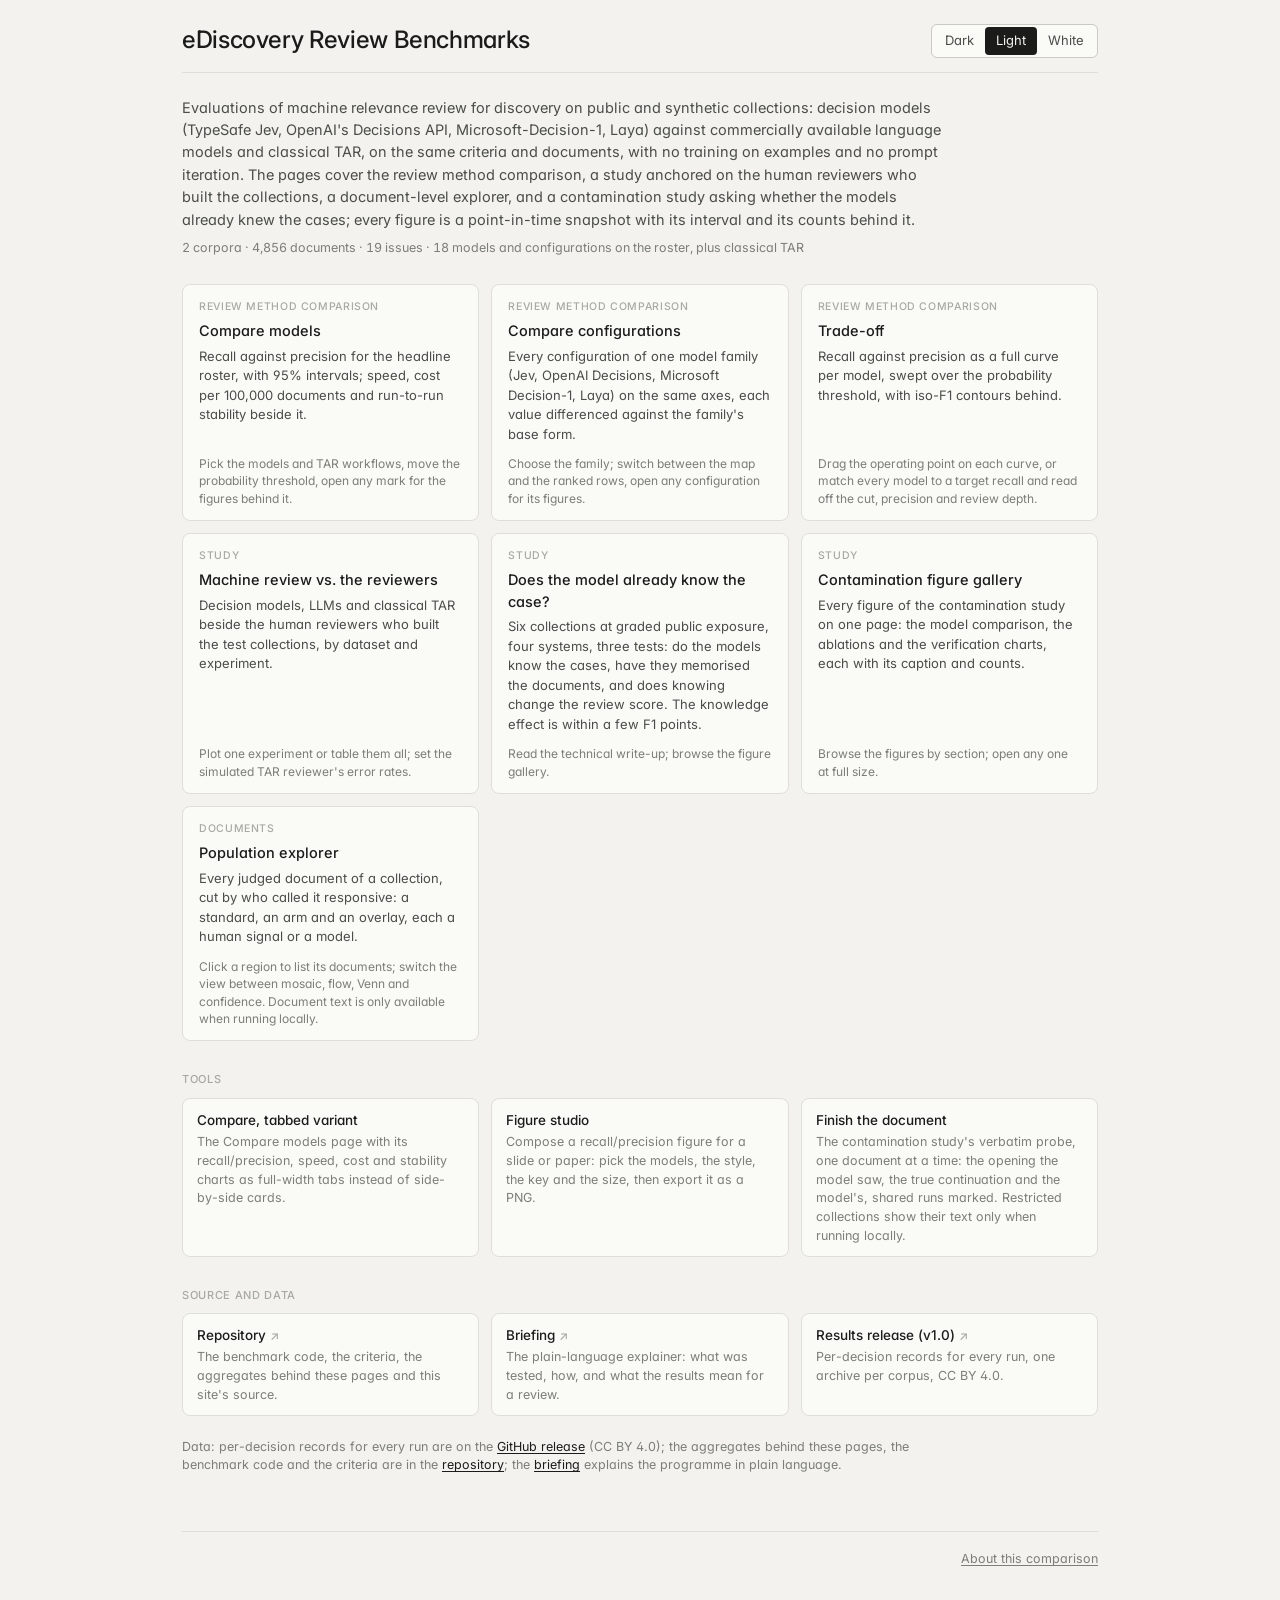
==== commit dc96c6d3: "deploy 2026-10-15T16:06Z" ====
--- a/index.html
+++ b/index.html
@@ -4,7 +4,7 @@
     <meta charset="UTF-8" />
     <meta name="viewport" content="width=device-width, initial-scale=1.0" />
     <title>eDiscovery Review Benchmarks</title>
-    <meta name="description" content="Evaluations of machine relevance review for discovery: the zero-shot bakeoff (Jev vs frontier LLMs), the trade-off curves, the human-anchored study, the population explorer and the contamination study." />
+    <meta name="description" content="Evaluations of machine relevance review for discovery: the review method comparison (decision models, LLMs and classical TAR), the trade-off curves, the human-anchored study, the population explorer and the contamination study." />
     <script>
       // The comparison app used to live here with its views in the hash. Links to those views (the article) still arrive at the root:
       // send them on to compare.html with the hash intact, before anything renders. Relative, so the GitHub Pages path works too.
@@ -19,10 +19,11 @@
       href="https://fonts.googleapis.com/css2?family=Inter:wght@400;500;600&display=swap"
       rel="stylesheet"
     />
-    <script type="module" crossorigin src="./assets/landing-4KlAg2Wt.js"></script>
-    <link rel="modulepreload" crossorigin href="./assets/styles-BJXw96-9.js">
-    <link rel="modulepreload" crossorigin href="./assets/Disclaimer-CFoBvuZ4.js">
-    <link rel="stylesheet" crossorigin href="./assets/styles-5dTJzB_X.css">
+    <script type="module" crossorigin src="./assets/landing-Cs66nRhH.js"></script>
+    <link rel="modulepreload" crossorigin href="./assets/styles-Xh6eVduI.js">
+    <link rel="modulepreload" crossorigin href="./assets/data-CYS6ypsq.js">
+    <link rel="modulepreload" crossorigin href="./assets/Disclaimer-BlJvV3gq.js">
+    <link rel="stylesheet" crossorigin href="./assets/styles-Bx_ryzWv.css">
   </head>
   <body>
     <div id="root"></div>
--- a/assets/styles-Bx_ryzWv.css
+++ b/assets/styles-Bx_ryzWv.css
@@ -0,0 +1 @@
+:root{--sans: "Inter", -apple-system, BlinkMacSystemFont, "Segoe UI", sans-serif;--ease: cubic-bezier(.2, .7, .2, 1);--bg: #f3f2ee;--bg-2: #eae9e3;--panel: #fafaf7;--ink: #1b1c1a;--ink-2: #4b4d49;--ink-3: #7c7e79;--ink-4: #a7a9a3;--line: #dfdfd8;--line-2: #c9cac2;--grid: #e6e6df;--dots: #c6c7bf;--axis: #c9cac2;--box-alpha: .14;--box-stroke-w: .75;--bar-alpha: .55;--hl: #f2fbc4;--hl-line: #d6e88f;--tk-tag: #3a6ea5;--tk-attr: #6c5b9e;--tk-key: #3a6ea5;--tk-str: #4f7d3f;--tk-num: #8e4a8c;--c-jev: #b52f8a;--c-jev-2: #d878b8;--c-laya: #2c5f9e;--c-laya-2: #6d9bd0;--c-laya-ft: #7a5aa8;--c-haiku: #e0954a;--c-sonnet: #b85e1c;--c-luna: #33b39a;--c-terra: #0f7a66;--c-flashlite: #d3ae2e;--c-flash: #9d7c10;--c-gemma: #7d9240;--c-oad: #0b7fa6;--c-oad-2: #4fb0d2;--c-msd: #c43b2f;--c-msd-2: #e8857a;--c-lexical: #9a9b95;--c-tar-1: #c4a7d6;--c-tar-2: #a583bf;--c-tar-3: #7f5aa3;--c-tar-4: #5a3a7e;--c-cal: #3d5a80;--c-base: #1b1c1a;--v0: #1b1c1a;--v1: #b85e1c;--v2: #e0954a;--v3: #2c5f9e;--v4: #6d9bd0;--v5: #7a5aa8;--v6: #ad8bd2;--v7: #b52f8a;--v8: #d878b8;--v9: #9d7c10;--v10: #d3ae2e;--v11: #7d9240;--v12: #7c7e79;--v13: #b8b9b3;--v14: #0f7a66;--v15: #33b39a}[data-theme=dark]{--bg: #1e2124;--bg-2: #262a2e;--panel: #23272a;--ink: #e9eae6;--ink-2: #c1c3be;--ink-3: #8b8e89;--ink-4: #62655f;--line: #2f3337;--line-2: #3d4247;--grid: #2c3034;--dots: #3a3f44;--axis: #464b50;--box-alpha: .2;--bar-alpha: .7;--hl: rgba(206, 240, 60, .14);--hl-line: rgba(206, 240, 60, .38);--tk-tag: #7fa8d8;--tk-attr: #a894d4;--tk-key: #7fa8d8;--tk-str: #93b876;--tk-num: #cc8bc0;--c-jev: #ea5fbf;--c-jev-2: #f2a1d8;--c-laya: #5b9be0;--c-laya-2: #9cc3ee;--c-laya-ft: #a98be0;--c-haiku: #f3ab5e;--c-sonnet: #e0822d;--c-luna: #5fd8bb;--c-terra: #23b39a;--c-flashlite: #ead45c;--c-flash: #c9ab2a;--c-gemma: #a9c060;--c-oad: #3fb8df;--c-oad-2: #8dd3ee;--c-msd: #ef6f62;--c-msd-2: #f6aba2;--c-lexical: #8f938e;--c-tar-1: #d7c4e6;--c-tar-2: #bfa1d8;--c-tar-3: #a380c8;--c-tar-4: #8560b0;--c-cal: #7fa2cc;--c-base: #e9eae6;--v0: #e9eae6;--v1: #e0822d;--v2: #f3ab5e;--v3: #5b9be0;--v4: #9cc3ee;--v5: #a98be0;--v6: #c9b3ec;--v7: #ea5fbf;--v8: #f2a1d8;--v9: #c9ab2a;--v10: #ead45c;--v11: #a9c060;--v12: #8b8e89;--v13: #5b5f5a;--v14: #23b39a;--v15: #5fd8bb}[data-theme=white]{--bg: #ffffff;--bg-2: #f4f5f7;--panel: #ffffff;--ink: #1a1a1a;--ink-2: #4a4c4f;--ink-3: #7a7d82;--ink-4: #a8abb0;--line: #e3e5e8;--line-2: #cfd2d6;--grid: #eef0f2;--dots: #d6d9dd;--axis: #cfd2d6;--hl: #f4fbd0;--hl-line: #dbe9a0}*{box-sizing:border-box}html,body{margin:0;padding:0}body{background:var(--bg);color:var(--ink);font-family:var(--sans);font-size:14px;line-height:1.5;-webkit-font-smoothing:antialiased;text-rendering:optimizeLegibility;font-feature-settings:"cv11","ss01";transition:background .16s,color .16s}button{font:inherit;color:inherit}svg text{-webkit-user-select:none;user-select:none;font-family:var(--sans)}.mono,.num,svg text.mono{font-family:var(--sans);font-variant-numeric:tabular-nums;font-feature-settings:"tnum","cv11"}.page{max-width:1320px;margin:0 auto;padding:24px 32px 64px}.masthead{display:flex;align-items:center;gap:28px;padding-bottom:14px;border-bottom:1px solid var(--line)}.masthead .theme{margin-left:auto}.tabs{display:inline-flex;gap:4px}.tabs button{border:0;background:none;color:var(--ink-3);font:inherit;font-size:13.5px;padding:6px 10px;border-radius:6px;cursor:pointer}.tabs button:hover{color:var(--ink)}.tabs button.on{color:var(--ink);background:var(--bg-2)}.eyebrow{font-size:11px;letter-spacing:.06em;text-transform:uppercase;color:var(--ink-3);font-weight:500}.title{font-weight:500;font-size:24px;line-height:1.2;letter-spacing:-.015em;margin:0;white-space:nowrap}.title em{font-style:normal;color:var(--ink-3)}.lede{color:var(--ink-2);font-size:14.5px;max-width:760px;margin:0}.stats{display:flex;gap:32px;flex-wrap:wrap;margin-top:2px}.stat{display:flex;flex-direction:column;gap:2px}.stat .n{font-size:18px;line-height:1.1;font-weight:500;letter-spacing:-.02em;font-variant-numeric:tabular-nums}.stat .l{font-size:12px;color:var(--ink-3)}.controls{position:sticky;top:0;z-index:30;background:color-mix(in srgb,var(--bg) 96%,transparent);-webkit-backdrop-filter:blur(10px);backdrop-filter:blur(10px);border-bottom:1px solid var(--line);margin:0 -32px;padding:10px 32px;display:flex;gap:22px;flex-wrap:wrap;align-items:center}.control{display:flex;align-items:center;gap:8px}.control>.lab{font-size:11px;color:var(--ink-3);text-transform:uppercase;letter-spacing:.06em;font-weight:500}.control>.ctl{display:contents}.seg{display:inline-flex;border:1px solid var(--line-2);border-radius:6px;padding:2px;background:var(--panel)}.seg button{border:0;background:transparent;border-radius:4px;padding:4px 11px;font-size:13px;color:var(--ink-2);cursor:pointer;transition:background .12s,color .12s;white-space:nowrap}.seg button:hover{color:var(--ink)}.seg button.on{background:var(--ink);color:var(--bg)}.seg button.seg-hl{position:relative;z-index:0}.seg button.seg-hl:before{content:"";position:absolute;top:0;right:0;bottom:0;left:0;border-radius:4px;background:var(--hl);opacity:0;z-index:-1}.seg button.seg-hl.pulse:before{animation:seg-flash .65s ease-in-out 2}@keyframes seg-flash{0%,to{opacity:0}50%{opacity:1}}.stats-row{display:flex;flex-wrap:wrap;align-items:center;gap:10px 22px;padding:10px 0 12px;margin-bottom:6px;border-bottom:1px solid var(--line)}.stats-row-lab{font-size:11px;color:var(--ink-2);text-transform:uppercase;letter-spacing:.08em;font-weight:600}.stats-row .control>.lab{white-space:nowrap}.stats-row .studio-slider input[type=range]{width:120px}.stats-row .studio-hint.small{max-width:40ch;line-height:1.3}.section{padding:14px 0 8px}.sec-head{display:flex;align-items:baseline;gap:14px;flex-wrap:wrap;margin-bottom:6px}.sec-head h2{font-weight:500;font-size:22px;margin:0;letter-spacing:-.015em}.sec-head .sub{color:var(--ink-3);font-size:13px}.pick-wrap{position:relative;display:inline-flex}.pick-btn{display:inline-flex;align-items:center;gap:8px;border:1px solid var(--line-2);background:var(--panel);border-radius:6px;padding:5px 10px;font:inherit;font-size:13px;color:var(--ink);cursor:pointer}.pick-btn:hover,.pick-wrap.open .pick-btn{border-color:var(--ink-3)}.pick-btn:focus-visible,.pick-main:focus-visible,.pick-gh:focus-visible,.pick-foot button:focus-visible,.pick-close:focus-visible,.pick-chips button:focus-visible,.tar-build-add button:focus-visible{outline:1.5px solid var(--ink-3);outline-offset:2px}.pick-btn .pick-lab{font-size:11px;color:var(--ink-3);text-transform:uppercase;letter-spacing:.06em;font-weight:500}.pick-btn .pick-sum{color:var(--ink)}.pick-btn .chev{width:6px;height:6px;border-right:1.5px solid var(--ink-3);border-bottom:1.5px solid var(--ink-3);transform:translateY(-2px) rotate(45deg);margin-left:2px}.pick-pop{position:absolute;top:calc(100% + 6px);left:0;z-index:40;min-width:300px;max-height:min(70vh,640px);overflow:auto;background:var(--panel);border:1px solid var(--line-2);border-radius:8px;padding:6px;box-shadow:0 12px 32px #00000059;width:max-content;max-width:min(92vw,760px)}.pick-head{position:sticky;top:-6px;z-index:2;display:grid;grid-template-columns:minmax(0,1fr) auto;gap:3px 14px;margin:-6px -6px 6px;padding:12px 14px 10px;background:var(--panel);border-bottom:1px solid var(--line);border-radius:8px 8px 0 0}.pick-head-copy{display:flex;flex-direction:column;gap:2px;min-width:0}.pick-head-copy strong{font-size:13px;font-weight:500}.pick-head-copy>span{color:var(--ink-3);font-size:11.5px;line-height:1.4}.pick-close{align-self:start;width:24px;height:24px;border:0;border-radius:4px;padding:0;background:none;color:var(--ink-3);font:19px/1 var(--sans);cursor:pointer}.pick-close:hover{color:var(--ink);background:var(--bg-2)}.pick-selected{grid-column:1 / -1;display:flex;align-items:flex-start;gap:7px 10px;margin-top:6px;min-width:0}.pick-selected-lab{flex:none;padding-top:3px;color:var(--ink-4);font-size:10px;font-weight:500;letter-spacing:.06em;text-transform:uppercase}.pick-chips{display:flex;flex-wrap:wrap;gap:4px;min-width:0}.pick-chips button{border:1px solid var(--line);border-radius:999px;background:var(--bg);color:var(--ink-2);padding:2px 7px 2px 9px;font:inherit;font-size:10.5px;line-height:1.4;cursor:pointer}.pick-chips button:hover{border-color:var(--ink-3);color:var(--ink)}.pick-chips button span{margin-left:3px;color:var(--ink-4)}.series-selected{display:grid;gap:4px;width:min(100%,760px);min-width:0}.series-selected-row{display:grid;grid-template-columns:auto minmax(0,1fr) auto;align-items:center;gap:7px;min-height:25px;padding:2px 5px;border:1px solid var(--line);border-radius:7px;background:var(--bg);color:var(--ink-2);font-size:10.5px}.series-selected-row>span:nth-child(2){overflow:hidden;text-overflow:ellipsis;white-space:nowrap}.series-selected-row>button,.comparison-key-row>button{border:0;background:transparent;color:var(--ink-4);cursor:pointer;font:inherit;font-size:15px;line-height:1}.series-selected-row>button:hover,.comparison-key-row>button:hover{color:var(--ink)}.series-color{position:relative;display:inline-flex;align-items:center;flex:none}.series-color>input[type=color]{width:20px;height:20px;padding:1px;border:1px solid var(--line);border-radius:5px;background:var(--panel);cursor:pointer}.series-swatches{position:absolute;z-index:8;top:calc(100% + 4px);left:0;display:none;grid-template-columns:repeat(5,18px);gap:4px;width:max-content;padding:6px;border:1px solid var(--line);border-radius:8px;background:var(--panel);box-shadow:var(--shadow)}.series-color:hover .series-swatches,.series-color:focus-within .series-swatches{display:grid}.series-swatches button{width:18px;height:18px;padding:0;border:1px solid color-mix(in srgb,var(--ink) 25%,transparent);border-radius:50%;cursor:pointer}.series-swatches button.on{outline:2px solid var(--ink);outline-offset:1px}.comparison-key{flex:none;padding:7px 10px 9px;border-top:1px solid var(--line)}.comparison-key-title{display:block;margin-bottom:5px;color:var(--ink-4);font-size:9.5px;font-weight:600;letter-spacing:.08em;text-transform:uppercase}.comparison-key>div{display:grid;grid-template-columns:repeat(auto-fit,minmax(190px,1fr));gap:4px 12px}.comparison-key-row{display:grid;grid-template-columns:auto minmax(0,1fr) auto;align-items:center;gap:6px;min-width:0;color:var(--ink-2);font-size:10.5px}.comparison-key-row>span:nth-child(2){overflow:hidden;text-overflow:ellipsis;white-space:nowrap}.comparison-key.with-thr>div{grid-template-columns:repeat(auto-fit,minmax(290px,1fr))}.comparison-key.with-thr .comparison-key-row{grid-template-columns:auto minmax(0,1fr) auto auto}.thr-none{display:inline-block;min-width:128px;text-align:center;color:var(--ink-4)}.studio-slider.thr-one{gap:4px;font-size:10.5px}.studio-slider.thr-one input[type=range]{width:72px}.studio-slider.thr-one .val{font-size:10.5px}.studio-slider.thr-one.off .val{color:var(--ink);font-weight:600}.studio-slider.mixed input[type=range]{opacity:.4}.studio-slider.mixed .val{font-style:italic}.thr-list{display:grid;gap:3px;width:100%;flex:1 1 100%}.thr-list-row{display:grid;grid-template-columns:minmax(0,1fr) auto;align-items:center;gap:10px;max-width:420px;font-size:11.5px;color:var(--ink-2)}.thr-list-row>span:first-child{overflow:hidden;text-overflow:ellipsis;white-space:nowrap}.pick-empty{color:var(--ink-4);font-size:11.5px}.pick-grps{display:flex;flex-wrap:wrap;align-items:flex-start;gap:2px 14px}.pick-pop.r{left:auto;right:0}.pick-grp{flex:1 0 auto;min-width:210px}.pick-grp{padding:4px 0 6px}.pick-gh{display:flex;width:100%;justify-content:space-between;align-items:baseline;border:0;background:none;font:inherit;font-size:10.5px;letter-spacing:.06em;text-transform:uppercase;color:var(--ink-3);font-weight:500;padding:4px 8px;cursor:pointer;border-radius:4px}.pick-gh:hover{color:var(--ink);background:var(--bg-2)}.pick-gh .n{font-size:10.5px;letter-spacing:0;text-transform:none;color:var(--ink-4)}.pick-sh{margin:4px 8px 1px;padding-top:4px;border-top:1px solid var(--line);color:var(--ink-4);font-size:9.5px;font-weight:500;letter-spacing:.055em;text-transform:uppercase}.pick-gh+div>.pick-sh{margin-top:0;padding-top:1px;border-top:0}.pick-row{display:flex;align-items:center;border-radius:5px}.pick-row:hover{background:var(--bg-2)}.pick-main{flex:1;display:flex;align-items:center;gap:8px;border:0;background:none;font:inherit;font-size:12.5px;color:var(--ink-3);padding:4px 8px;cursor:pointer;text-align:left;border-radius:5px;white-space:nowrap}.pick-row.on .pick-main{color:var(--ink)}.pick-main .box{width:12px;height:12px;border-radius:3px;border:1px solid var(--line-2);flex:none;position:relative}.pick-main .box.on{background:var(--ink);border-color:var(--ink)}.pick-main .box.on:after{content:"";position:absolute;left:3.5px;top:1px;width:3px;height:6px;border-right:1.5px solid var(--bg);border-bottom:1.5px solid var(--bg);transform:rotate(45deg)}.pick-main .mark{display:inline-flex;align-items:center;flex:none}.pick-row:not(.on) .mark{opacity:.6;filter:grayscale(1)}.pick-row:not(.on) .mark>span:not(.sw){color:var(--ink-3)!important}.pick-main .sw{width:9px;height:9px;border-radius:2px;display:inline-block}.pick-main .pick-dot{width:9px;height:9px;border-radius:50%;display:inline-block}.pick-main .star{color:var(--ink-3);font-size:11px}.pick-main .sub{color:var(--ink-4)}.pick-i{width:16px;height:16px;border-radius:50%;border:1px solid var(--line-2);background:none;color:var(--ink-3);font:inherit;font-size:9.5px;display:inline-flex;align-items:center;justify-content:center;cursor:pointer;margin-right:6px;opacity:0}.pick-row:hover .pick-i{opacity:1}.pick-i:hover{color:var(--ink);border-color:var(--ink-3)}.pick-foot{position:sticky;bottom:-6px;z-index:2;width:calc(100% + 12px);display:flex;gap:12px;align-items:center;border-top:1px solid var(--line);background:var(--panel);margin:4px -6px -6px;padding:9px 14px 10px;border-radius:0 0 8px 8px}.pick-foot button{border:0;background:none;font:inherit;font-size:11.5px;color:var(--ink-3);cursor:pointer;padding:0}.pick-foot button:hover{color:var(--ink)}.pick-foot-r{margin-left:auto}.pick-note{color:var(--ink-4);font-size:11px;line-height:1.4;max-width:460px;display:inline-block;white-space:normal;text-align:right}.tar-pick .pick-pop{min-width:min(760px,calc(100vw - 24px))}.tar-pick .pick-grp{min-width:224px}.tar-build-pop{min-width:min(680px,calc(100vw - 24px))}.tar-build-body{display:grid;grid-template-columns:repeat(2,minmax(0,1fr));gap:12px 18px;padding:8px 10px 12px}.tar-build-field{display:flex;flex-direction:column;align-items:flex-start;gap:5px;min-width:0}.tar-build-field.wide{grid-column:1 / -1}.tar-build-field>span:first-child{color:var(--ink-3);font-size:10px;font-weight:500;letter-spacing:.055em;text-transform:uppercase}.tar-build-field .seg{flex-wrap:wrap}.tar-build-field .seg button{padding:4px 9px;font-size:12px}.tar-build-field .select select{min-width:160px;padding-top:5px;padding-bottom:5px;font-size:12px}.tar-build-add{grid-column:1 / -1;display:flex;align-items:center;justify-content:space-between;gap:16px;margin-top:2px;padding:10px 11px;border:1px solid var(--line);border-radius:6px;background:var(--bg)}.tar-build-add>div{display:flex;flex-direction:column;gap:2px;min-width:0}.tar-build-add b{overflow:hidden;color:var(--ink-2);font-size:11.5px;font-weight:500;text-overflow:ellipsis;white-space:nowrap}.tar-build-add span{color:var(--ink-4);font-size:10.5px}.tar-build-add button{flex:none;border:0;border-radius:5px;padding:6px 10px;background:var(--ink);color:var(--bg);font:inherit;font-size:11.5px;cursor:pointer}.tar-build-add button:disabled{background:var(--bg-2);color:var(--ink-4);cursor:default}@media(max-width:640px){.page{padding-left:16px;padding-right:16px}.controls{margin-left:-16px;margin-right:-16px;padding-left:16px;padding-right:16px;gap:10px 14px}.pick-pop{position:fixed;left:12px!important;right:12px!important;top:12px;bottom:12px;width:auto;min-width:0!important;max-width:none!important;max-height:none}.pick-grp{min-width:min(260px,100%)}.pick-selected{flex-direction:column;gap:4px}.pick-selected-lab{padding-top:0}.pick-foot{flex-wrap:wrap}.pick-foot-r{width:100%;margin-left:0}.pick-note{text-align:left}.tar-build-body{grid-template-columns:minmax(0,1fr)}.tar-build-field.wide,.tar-build-add{grid-column:1}.tar-build-add{align-items:flex-start;flex-direction:column}}.dash{display:grid;grid-template-columns:minmax(0,1fr) 440px;gap:14px;align-items:stretch}.dash .stack{display:flex;flex-direction:column;gap:14px;min-width:0}.dash .card{min-width:0}@media(max-width:1000px){.dash{grid-template-columns:1fr}}.tar-chart-note{margin:0 0 10px;padding:7px 10px;border:1px solid var(--line);border-radius:6px;background:color-mix(in srgb,var(--panel) 72%,var(--bg));color:var(--ink-3);font-size:12px}.tar-chart-note b{color:var(--ink-2);font-weight:500}.tar-depth-grid{display:grid;grid-template-columns:repeat(2,minmax(0,1fr));gap:14px;margin-top:14px}.tar-depth-head{grid-column:1 / -1;display:flex;align-items:flex-end;justify-content:space-between;gap:16px;padding:1px 2px 0}.tar-depth-head h2{margin:0 0 3px;color:var(--ink);font-size:14px;font-weight:500}.tar-depth-head>div>span{color:var(--ink-3);font-size:11.5px}.tar-depth-metric{display:flex;align-items:center;gap:8px;flex:none}.tar-depth-metric>span{color:var(--ink-4);font-size:10px;font-weight:500;letter-spacing:.06em;text-transform:uppercase}.tar-depth-metric .seg{padding:1px}.tar-depth-metric .seg button{padding:3px 10px;font-size:11.5px}.tar-depth-card{min-width:0;overflow:hidden}.tar-depth-chart{position:relative;min-width:0}.tar-depth-chart svg{display:block;max-width:100%}.tar-depth-key{display:flex;flex-wrap:wrap;justify-content:flex-end;gap:5px 13px;min-height:18px;margin:1px 4px 0;color:var(--ink-3);font-size:10.5px}.tar-depth-key>span{display:inline-flex;align-items:center;gap:5px;white-space:nowrap}.tar-depth-key .series-color>input[type=color]{width:16px;height:16px;border-radius:4px}.tar-depth-key i{width:14px;height:2px;border-radius:2px}.tar-depth-empty{display:grid;place-items:center;min-height:260px;color:var(--ink-4);font-size:12px;text-align:center}.tar-depth-note{grid-column:1 / -1;margin:-2px 2px 0;color:var(--ink-3);font-size:11.5px;line-height:1.45}.tar-depth-note b{color:var(--ink-2);font-weight:500}.tar-depth-fold{margin-top:14px;padding-top:10px;border-top:1px solid var(--line)}.tar-depth-fold>summary{display:flex;align-items:baseline;gap:9px;cursor:pointer;list-style:none;font-size:13px}.tar-depth-fold>summary::-webkit-details-marker{display:none}.tar-depth-fold>summary:before{content:"";flex:none;align-self:center;width:6px;height:6px;margin:0 2px 0 3px;border-right:1.5px solid var(--ink-3);border-bottom:1.5px solid var(--ink-3);transform:rotate(-45deg);transition:transform .12s var(--ease),border-color .12s}.tar-depth-fold[open]>summary:before{transform:translateY(-1px) rotate(45deg)}.tar-depth-fold>summary:hover:before{border-color:var(--ink)}.tar-depth-fold>summary:focus-visible{outline:1.5px solid var(--ink-3);outline-offset:2px;border-radius:4px}.tar-depth-fold-t{color:var(--ink);font-weight:500}.tar-depth-fold-s{color:var(--ink-3);font-size:11.5px}.tar-depth-fold>.tar-depth-grid{margin-top:10px}@media(max-width:900px){.tar-depth-grid{grid-template-columns:minmax(0,1fr)}}@media(max-width:520px){.tar-depth-head{align-items:flex-start;flex-direction:column;gap:9px}.tar-depth-metric{width:100%;justify-content:space-between}}.dash.ranked{grid-template-columns:minmax(0,1fr)}.dash.ranked>.card{grid-column:1 / -1}.dash.ranked .stack{display:grid;grid-auto-flow:column;grid-auto-columns:minmax(0,1fr)}@media(max-width:900px){.dash.ranked .stack{grid-auto-flow:row;grid-auto-columns:auto}}.cmp-tabs{flex-basis:100%;display:flex;align-items:center;margin:-4px 0 -10px}.cmp-tabs .seg{border:0;background:none;padding:0;border-radius:0;gap:2px;flex-wrap:wrap}.cmp-tabs .seg button{padding:7px 12px 9px;font-size:13.5px;color:var(--ink-3);border-radius:6px 6px 0 0}.cmp-tabs .seg button:hover{color:var(--ink);background:var(--bg-2)}.cmp-tabs .seg button.on{background:none;color:var(--ink);box-shadow:inset 0 -2px 0 var(--ink)}.cmp-full .card-t,.cmp-full .card-t .right{flex-wrap:wrap;row-gap:6px}.masthead .variant{font-size:12px;color:var(--ink-3);text-decoration:none;border:1px solid var(--line-2);border-radius:999px;padding:2px 10px;white-space:nowrap}.masthead .variant:hover{color:var(--ink);border-color:var(--ink-3)}.select{position:relative}.select select{-moz-appearance:none;appearance:none;-webkit-appearance:none;border:1px solid var(--line-2);background:var(--panel);border-radius:6px;padding:6px 30px 6px 10px;font:inherit;font-size:13px;color:var(--ink);cursor:pointer}.select:after{content:"";position:absolute;right:11px;top:50%;width:6px;height:6px;border-right:1.5px solid var(--ink-3);border-bottom:1.5px solid var(--ink-3);transform:translateY(-70%) rotate(45deg);pointer-events:none}.card{background:var(--panel);border:1px solid var(--line);border-radius:8px;padding:12px 14px 10px;position:relative}.card.fill{display:flex;flex-direction:column}.card.fill .chart-fill{flex:1;position:relative}.card-t{display:flex;align-items:center;gap:8px;margin-bottom:6px}.card-t .seg{padding:1px}.card-t .seg button{padding:2px 8px;font-size:11.5px}.card-t h3{margin:0;font-size:13px;font-weight:500;color:var(--ink);white-space:nowrap}.card-t .unit{color:var(--ink-3);font-size:12px;white-space:nowrap;overflow:hidden;text-overflow:ellipsis;min-width:0;flex:1}.card-t .right{margin-left:auto;display:flex;align-items:center;gap:8px;flex:none}.card [data-tip-host]{min-width:0}.hint{position:relative;display:inline-flex}.hint>.i{display:inline-flex;align-items:center;justify-content:center;width:15px;height:15px;padding:0;border-radius:50%;border:1px solid var(--line-2);color:var(--ink-3);font:inherit;font-size:9.5px;cursor:pointer;line-height:1;background:var(--panel)}.hint>.i:hover,.hint.open>.i{border-color:var(--ink-3);color:var(--ink)}.hint>.i:focus-visible{outline:1.5px solid var(--ink-3);outline-offset:1px}.hint .pop{position:absolute;top:calc(100% + 7px);right:0;z-index:45;width:360px;max-width:calc(100vw - 24px);background:var(--panel);color:var(--ink);border:1px solid var(--line);border-radius:8px;padding:10px 12px 11px;font-size:12px;line-height:1.45;font-weight:400;text-align:left;white-space:normal;box-shadow:0 6px 20px #00000024}[data-theme=dark] .hint .pop{box-shadow:0 8px 24px #0006;border-color:var(--line-2)}.hint .pop.l{right:auto;left:0}.hint .pop.up{top:auto;bottom:calc(100% + 7px)}.hint .pop .t{font-size:12.5px;font-weight:500;color:var(--ink);margin-bottom:8px}.hint .pop dl{display:grid;grid-template-columns:max-content minmax(0,1fr);gap:6px 12px;margin:0}.hint .pop dl .row{display:contents}.hint .pop dt{font-size:10px;letter-spacing:.05em;text-transform:uppercase;color:var(--ink-3);font-weight:500;padding-top:2px;max-width:92px}.hint .pop dd,.hint .pop p{margin:0;font-size:12px;color:var(--ink-2)}.hint .pop .more{display:inline-block;margin-top:10px;padding:0;border:0;background:none;font:inherit;font-size:11.5px;color:var(--ink-3);cursor:pointer;text-decoration:underline;text-underline-offset:2px}.hint .pop .more:hover{color:var(--ink)}.tip{position:absolute;z-index:50;pointer-events:none;color:var(--ink);border-radius:6px;padding:7px 10px 6px;width:max-content;min-width:150px;max-width:260px;background:color-mix(in srgb,var(--panel) 92%,transparent);backdrop-filter:blur(6px);-webkit-backdrop-filter:blur(6px);border:1px solid var(--line);box-shadow:0 4px 16px #0000001a;font-size:12px;line-height:1.4}[data-theme=dark] .tip{background:color-mix(in srgb,var(--bg-2) 92%,transparent);border-color:var(--line-2);box-shadow:0 6px 20px #00000059}.tip .t{font-weight:500;font-size:12px;margin-bottom:4px;display:flex;align-items:center;gap:7px}.tip .t .sw{width:8px;height:8px;border-radius:2px;display:inline-block;flex:none}.tip .t .ic{display:inline-flex;align-items:center;flex:none}.tip .val{display:flex;align-items:baseline;gap:2px 6px;flex-wrap:wrap}.tip .val .n{font-size:13px;font-weight:500;font-variant-numeric:tabular-nums;font-feature-settings:"tnum","cv11";white-space:nowrap}.tip .val .u{color:var(--ink-3);font-size:11.5px}.tip .kv{display:flex;justify-content:space-between;gap:14px}.tip .kv .k{color:var(--ink-3);white-space:nowrap}.tip .kv .v{font-variant-numeric:tabular-nums;font-feature-settings:"tnum","cv11";text-align:right}.tip .line,.tip .sub{color:var(--ink-3);margin-top:3px}.tip .cta{color:var(--ink-4);font-size:11px;margin-top:5px;text-align:right;letter-spacing:.02em}.sel{outline:none}.sel .hit{fill:var(--ink);fill-opacity:0;transition:fill-opacity .12s}.sel:hover .hit,.sel:focus-visible .hit{fill-opacity:.05}.sel:focus-visible .hit{fill-opacity:.09}.hl .hit{fill:var(--ink);fill-opacity:.05;transition:fill-opacity .12s}.hl text[fill="var(--ink-2)"]{fill:var(--ink)}.mv{transition:transform .32s var(--ease)}.fd{transition:opacity .48s var(--ease)}.mv.fd{transition:transform .32s var(--ease),opacity .48s var(--ease)}.tip,.hint .pop{animation:rise-2 .12s var(--ease)}.ex-back{animation:fade-in .18s var(--ease)}.ex-modal{animation:rise-4 .18s var(--ease)}@keyframes fade-in{0%{opacity:0}to{opacity:1}}@keyframes rise-2{0%{opacity:0;transform:translateY(2px)}to{opacity:1;transform:none}}@keyframes rise-4{0%{opacity:0;transform:translateY(4px)}to{opacity:1;transform:none}}.pr-box.pulse{animation:box-breathe .65s ease-in-out 2}@keyframes box-breathe{0%,to{fill-opacity:var(--box-alpha)}50%{fill-opacity:calc(var(--box-alpha) * 1.6)}}.row-dm{fill:var(--hl);fill-opacity:1;opacity:0;pointer-events:none;transition:fill-opacity .12s}.row-dm.pulse{animation:row-breathe .65s ease-in-out 2}@keyframes row-breathe{0%,to{opacity:0}50%{opacity:1}}.sel:hover .row-dm,.sel:focus-visible .row-dm,.hl .row-dm{fill-opacity:0}.row-ref{fill:var(--hl);fill-opacity:1;opacity:.55;pointer-events:none;transition:fill-opacity .12s}.sel:hover .row-ref,.sel:focus-visible .row-ref,.hl .row-ref{fill-opacity:0}@media(prefers-reduced-motion:reduce){*,*:before,*:after{transition-duration:0s!important;animation-duration:0s!important}.pr-box.pulse,.row-dm.pulse,.seg button.seg-hl.pulse:before{animation:none}}.pick-main .lbl{display:inline-flex;align-items:center;gap:8px;position:relative}.pick-main .lbl .nm{color:var(--ink);font-weight:400}.pick-row.dis .pick-main .lbl .nm{color:inherit}.decider-tag{display:inline-block;vertical-align:.15em;margin-left:8px;padding:0 5px;border:1px solid var(--line-2);border-radius:2px;color:var(--ink-2);font-size:10px;line-height:1.5;font-weight:500;letter-spacing:.06em;text-transform:uppercase;white-space:nowrap}.fact .decider-tag{margin-left:5px;vertical-align:.1em}.legend-note{color:var(--ink-3);font-size:12px;margin-top:8px;display:flex;gap:18px;flex-wrap:wrap;align-items:center}.legend-note .k{display:inline-flex;align-items:center;gap:6px}.empty{color:var(--ink-4);font-size:13px;padding:40px 0;text-align:center}.tradeoff-lede{margin:-2px 0 8px;color:var(--ink-3);font-size:12px;line-height:1.45;max-width:100ch}.tradeoff-target{width:4.2em;font:inherit;font-size:12.5px;color:var(--ink);background:var(--panel);border:1px solid var(--line-2);border-radius:5px;padding:2px 4px;font-variant-numeric:tabular-nums}.tradeoff-table{width:100%;border-collapse:collapse;font-size:12px;margin-top:2px}.tradeoff-table th,.tradeoff-table td{padding:6px 12px 6px 0;border-bottom:1px solid var(--line);text-align:left;vertical-align:middle;white-space:nowrap}.tradeoff-table th:last-child,.tradeoff-table td:last-child{padding-right:0}.tradeoff-table thead th{font-size:10px;letter-spacing:.05em;text-transform:uppercase;color:var(--ink-3);font-weight:500;padding-top:2px}.tradeoff-table tbody th{font-weight:500;color:var(--ink)}.tradeoff-table tbody tr:last-child th,.tradeoff-table tbody tr:last-child td{border-bottom:0}.tradeoff-table .num{text-align:right;font-variant-numeric:tabular-nums;font-feature-settings:"tnum","cv11"}.tradeoff-table tbody tr{transition:background-color .12s}.tradeoff-table tbody tr.hl{background:color-mix(in srgb,var(--ink) 5%,transparent)}.tradeoff-table td.delta{color:var(--ink-3)}.tradeoff-table tr.moved td.delta{color:var(--ink)}.tradeoff-table .dim{color:var(--ink-4);font-weight:400}.tradeoff-table .studio-slider input[type=range]{width:150px}.tradeoff-name{display:inline-flex;align-items:center;gap:7px}.tradeoff-link{border:0;background:none;font:inherit;color:inherit;cursor:pointer;padding:0;text-align:left}.tradeoff-link:hover{text-decoration:underline}.tradeoff-empty{color:var(--ink-4);font-size:12px;padding:18px 0}.tradeoff-wrap{overflow-x:auto}.pr-curves .pr-mark g:focus-visible .pr-mark-ring{opacity:1!important}.pr-curves .pr-mark g:active{cursor:grabbing}.pr-curves .iso-f1{opacity:.8}.notes{margin-top:56px;border-top:1px solid var(--line);padding:18px 0;display:flex;align-items:center;gap:12px}.notes-t{color:var(--ink-3);font-size:12.5px}.masthead .theme{display:inline-flex;align-items:center;gap:14px}.home-link{font-size:12.5px;color:var(--ink-3);text-decoration:none;border:1px solid var(--line-2);border-radius:6px;padding:4px 10px;white-space:nowrap}.home-link:hover{color:var(--ink);border-color:var(--ink-3)}.landing{max-width:980px}.landing-lede{margin:24px 0 0;color:var(--ink-2);font-size:14.5px;line-height:1.55;max-width:760px}.landing-facts{margin:8px 0 0;color:var(--ink-3);font-size:12.5px}.landing-grid{display:grid;grid-template-columns:repeat(auto-fill,minmax(290px,1fr));gap:12px;margin-top:26px}.landing-card{display:flex;flex-direction:column;gap:5px;padding:14px 16px 13px;color:inherit;text-decoration:none;transition:border-color .16s var(--ease)}.landing-card:hover{border-color:var(--ink-3)}.landing-card:focus-visible{outline:1.5px solid var(--ink-3);outline-offset:2px}.landing-card .kicker{font-size:10.5px;letter-spacing:.06em;text-transform:uppercase;color:var(--ink-4);font-weight:500}.landing-card h3{margin:0;font-size:14.5px;font-weight:500;color:var(--ink)}.landing-card p{margin:0;color:var(--ink-2);font-size:13px;line-height:1.5}.landing-card .do{margin-top:auto;padding-top:6px;color:var(--ink-3);font-size:12px;line-height:1.45}.landing-h{margin:30px 0 0;font-size:11px;letter-spacing:.06em;text-transform:uppercase;color:var(--ink-4);font-weight:500}.landing-grid-small{margin-top:10px}.landing-card-small{padding:11px 14px 10px;gap:3px}.landing-card-small h3{font-size:13.5px}.landing-card-small p{font-size:12.5px;color:var(--ink-3)}.landing-card .ext{color:var(--ink-4);font-size:12px}.landing-also{margin:22px 0 0;color:var(--ink-3);font-size:12.5px;line-height:1.5;max-width:760px}.landing-also a{color:var(--ink);text-decoration:underline;text-underline-offset:2px}.disc-link{margin-left:auto;border:0;background:none;padding:0;color:var(--ink-3);font-size:12.5px;cursor:pointer;text-decoration:underline;text-underline-offset:2px}.disc-link:hover{color:var(--ink)}.ex-modal.disclaimer{width:min(600px,100%);height:auto;max-height:100%}.disc-body{padding:14px 24px 22px;overflow:auto}.disc-body p{margin:0 0 12px;font-size:13px;line-height:1.55;color:var(--ink-2)}.disc-body h4{margin:14px 0 5px;font-size:10px;font-weight:500;letter-spacing:.08em;text-transform:uppercase;color:var(--ink-3)}.disc-body h4:first-child{margin-top:2px}.disc-body ul{margin:0 0 12px;padding-left:16px}.disc-body li{margin:0 0 5px;font-size:13px;line-height:1.5;color:var(--ink-2)}.disc-body li b,.disc-body p b{font-weight:500;color:var(--ink)}.disc-body mark{background:var(--hl, #f2fbc4);color:var(--ink);padding:0 3px;border-radius:2px;box-decoration-break:clone;-webkit-box-decoration-break:clone}[data-theme=dark] .disc-body mark{background:var(--hl, rgba(206, 240, 60, .16))}.disc-body a{color:var(--ink);text-decoration:underline;text-underline-offset:2px}.disc-note{margin-top:18px;text-align:center;color:var(--ink-4);font-size:11.5px}.ex-modal.method{width:min(1120px,100%);height:auto;max-height:min(900px,100%)}.method-body{flex:1;min-height:0;overflow:auto;padding:0 24px 20px}.fact{width:100%;min-width:880px;border-collapse:separate;border-spacing:0;table-layout:fixed;font-size:12px;line-height:1.45;margin-top:4px}.fact.two{margin-top:22px}.fact thead th{position:sticky;top:0;z-index:1;background:var(--bg);text-align:left;font-weight:500;font-size:12.5px;color:var(--ink);padding:16px 14px 8px 0;border-bottom:1px solid var(--line-2);vertical-align:bottom}.fact thead th:first-child{font-size:10.5px;letter-spacing:.06em;text-transform:uppercase;color:var(--ink-3);width:136px}.fact.two thead th:last-child{font-weight:400;color:var(--ink-3);font-size:12px}.fact-sub{display:block;color:var(--ink-3);font-size:11px;font-weight:400;margin-top:1px}.fact tbody th{font-size:10px;letter-spacing:.05em;text-transform:uppercase;color:var(--ink-3);font-weight:500;text-align:left;vertical-align:top;padding:10px 12px 10px 0;line-height:1.4}.fact tbody td{color:var(--ink-2);vertical-align:top;padding:9px 16px 9px 0}.fact tbody th,.fact tbody td{border-bottom:1px solid var(--line)}.fact tbody tr:last-child th,.fact tbody tr:last-child td{border-bottom:0}.fact .n{color:var(--ink);font-variant-numeric:tabular-nums;font-feature-settings:"tnum","cv11"}.fact b,.hint .pop b{font-weight:500;color:var(--ink)}.fact mark,.hint .pop mark{display:inline;background:var(--hl, #f2fbc4);color:var(--ink);padding:0 3px;border-radius:2px;box-decoration-break:clone;-webkit-box-decoration-break:clone}[data-theme=dark] .fact mark,[data-theme=dark] .hint .pop mark{background:var(--hl, rgba(206, 240, 60, .16))}.ex-btn{border:1px solid var(--line-2);background:none;color:var(--ink-3);font-size:10.5px;letter-spacing:.04em;text-transform:uppercase;border-radius:4px;padding:2px 7px;cursor:pointer;line-height:1.5;flex:none}.ex-btn:hover{color:var(--ink);border-color:var(--ink-3)}.sec-head .ex-btn{margin-left:auto}.ex-back{position:fixed;top:0;right:0;bottom:0;left:0;background:#0000008c;z-index:200;display:flex;align-items:center;justify-content:center;padding:28px}.ex-modal{background:var(--bg);color:var(--ink);border:1px solid var(--line-2);border-radius:10px;width:min(1320px,100%);height:min(900px,100%);display:flex;flex-direction:column;box-shadow:0 30px 80px #00000073;overflow:hidden}.ex-head{display:flex;align-items:flex-start;justify-content:space-between;gap:20px;padding:18px 24px 14px;border-bottom:1px solid var(--line)}.ex-head h2{margin:0;font-size:20px;font-weight:500;letter-spacing:-.015em}.ex-title>.decider-tag{align-self:flex-end;margin-bottom:5px}.ex-title{display:flex;align-items:flex-end;flex-wrap:wrap;gap:6px 14px}.ex-menu{position:relative;display:inline-flex;flex-direction:column;align-items:flex-start;gap:3px}.ex-menu-cap{font-size:10px;font-weight:500;letter-spacing:.08em;text-transform:uppercase;color:var(--ink-4);line-height:1}.ex-menu-b{display:inline-flex;align-items:center;gap:8px;margin:0;padding:4px 8px 4px 10px;font:inherit;font-size:13px;font-weight:500;letter-spacing:0;color:var(--ink);background:var(--panel);border:1px solid var(--line-2);border-radius:6px;cursor:pointer;text-align:left;line-height:1.2;transition:border-color .12s,background-color .12s,box-shadow .12s}.ex-menu-b:hover,.ex-menu.open .ex-menu-b{border-color:var(--ink-3)}.ex-menu.open .ex-menu-b{box-shadow:0 0 0 3px color-mix(in srgb,var(--ink-3) 14%,transparent)}.ex-menu-b:focus-visible{outline:1.5px solid var(--ink-3);outline-offset:2px}.ex-chev{display:inline-block;flex:none;color:var(--ink-3);transition:transform .12s,color .12s}.ex-menu-b:hover .ex-chev,.ex-menu.open .ex-chev{color:var(--ink)}.ex-menu.open .ex-chev{transform:rotate(180deg)}.ex-menu-pop{position:fixed;z-index:240;min-width:200px;max-width:calc(100vw - 16px);background:var(--panel);color:var(--ink);border:1px solid var(--line);border-radius:8px;padding:4px;font-size:13px;font-weight:400;letter-spacing:0;line-height:1.4;text-align:left;box-shadow:0 6px 20px #00000024;display:flex;flex-direction:column;max-height:60vh;animation:rise-2 .12s var(--ease)}[data-theme=dark] .ex-menu-pop{box-shadow:0 8px 24px #0006;border-color:var(--line-2)}.ex-menu-pop.wide{width:300px}.ex-menu-list{overflow:auto;min-height:0;display:flex;flex-direction:column;gap:1px}.ex-mi{display:grid;grid-template-columns:14px minmax(0,1fr);gap:8px;align-items:start;padding:6px 10px 6px 8px;border:0;border-radius:5px;background:none;color:var(--ink);font:inherit;text-align:left;cursor:pointer;width:100%}.ex-mi:hover,.ex-mi:focus-visible{background:var(--bg-2);outline:none}.ex-mi.on{color:var(--ink)}.ex-mi-chk{color:var(--ink);font-size:11px;line-height:1.4;padding-top:1px;text-align:center}.ex-mi-body{display:flex;flex-direction:column;gap:1px;min-width:0}.ex-mi-l{display:flex;align-items:baseline;gap:8px;flex-wrap:wrap}.ex-mi-l .tag{font-size:10px;color:var(--ink-4);letter-spacing:.02em}.ex-menu-foot{flex:none;color:var(--ink-4);font-size:10.5px;letter-spacing:.04em;padding:6px 10px 4px;border-top:1px solid var(--line);margin-top:3px}.ex-eyebrow{font-size:10.5px;letter-spacing:.06em;text-transform:uppercase;color:var(--ink-3);font-weight:500}.ex-head-ctl{display:flex;align-items:center;gap:14px}.ex-close{border:0;background:none;color:var(--ink-3);font-size:24px;line-height:1;cursor:pointer;padding:0 2px}.ex-close:hover{color:var(--ink)}.ex-body{display:flex;flex-direction:column;flex:1;min-height:0}.ex-main{flex:1;min-height:0;padding:18px 24px 24px;overflow:auto;min-width:0}.ex-lead{margin:0 0 16px;color:var(--ink);font-size:14px;line-height:1.6}.ex-lead b,.ex-intro b,.ex-note b{font-weight:600;color:var(--ink)}.ex-lead mark{background:var(--hl);color:var(--ink);padding:1px 3px;margin:0 -1px;border-radius:2px;box-decoration-break:clone;-webkit-box-decoration-break:clone}.ex-intro{margin:0 0 10px;color:var(--ink-2);font-size:13.5px;line-height:1.55}.ex-note{margin:0 0 18px;color:var(--ink);font-size:13.5px;line-height:1.55;padding:10px 14px;border-left:2px solid var(--c-jev);background:var(--hl);border-radius:0 6px 6px 0}.ex-sec{display:flex;align-items:baseline;gap:10px;flex-wrap:wrap;margin:18px 0 12px;padding-top:14px;border-top:1px solid var(--line)}.ex-sec-t{font-size:11px;font-weight:500;letter-spacing:.08em;text-transform:uppercase;color:var(--ink-3)}.ex-cols{display:grid;grid-template-columns:minmax(0,58fr) minmax(0,42fr);gap:20px;align-items:start}.ex-col{background:var(--panel);border:1px solid var(--line);border-radius:8px;padding:14px 16px 12px;min-width:0}.ex-col-t{font-size:13px;font-weight:500;margin-bottom:10px;display:flex;align-items:baseline;gap:10px;flex-wrap:wrap}.ex-col-s{color:var(--ink-3);font-size:12px;font-weight:400}.ex-col-s b{color:var(--ink-2);font-weight:500}.ex-out-t{margin-top:18px;flex-direction:column;align-items:stretch;gap:3px}.ex-out-row{display:flex;align-items:center;justify-content:space-between;gap:10px;flex-wrap:wrap}.ex-out-row .seg{padding:1.5px}.ex-out-row .seg button{padding:2px 8px;font-size:11.5px;font-weight:400}.ex-obj{display:flex;flex-direction:column;gap:2px}.ex-row{display:grid;grid-template-columns:118px minmax(0,1fr);gap:10px;padding:4px 8px 4px 10px;margin-left:-10px;border-left:2px solid transparent;border-radius:0 4px 4px 0}.ex-row.chg{border-left-color:var(--c-jev);background:color-mix(in srgb,var(--c-jev) 9%,transparent)}.ex-row.sub{border-left-color:color-mix(in srgb,var(--c-jev) 45%,transparent)}.ex-k{color:var(--ink-3);font-size:12px;padding-top:1px;word-break:break-word}.ex-type{display:inline-block;margin-left:6px;font-size:10px;letter-spacing:.05em;text-transform:uppercase;color:var(--ink);border:1px solid var(--line-2);border-radius:3px;padding:0 4px}.ex-v{font-size:12.5px;line-height:1.5;min-width:0}.ex-v .ex-obj{border-left:1px solid var(--line);padding-left:8px;margin-top:2px}.ex-str{white-space:pre-wrap;word-break:break-word}.ex-lit{font-family:inherit;font-variant-numeric:tabular-nums;font-feature-settings:"tnum";color:var(--ink)}.ex-arr{display:flex;flex-direction:column;gap:4px}.ex-item{display:grid;grid-template-columns:18px minmax(0,1fr);gap:6px;padding:2px 6px;margin-left:-6px;border-left:2px solid transparent}.ex-item.chg{border-left-color:var(--c-jev);background:color-mix(in srgb,var(--c-jev) 9%,transparent)}.ex-idx{color:var(--ink-4);font-size:11px;padding-top:2px}.ex-chip{border:1px solid var(--line-2);background:var(--bg);color:var(--ink-2);border-radius:4px;padding:0 6px;font-size:11.5px;cursor:pointer;line-height:1.6;margin:1px 0}.ex-chip:hover,.ex-chip.on{color:var(--ink);border-color:var(--ink-3)}.ex-inline{display:block;white-space:pre-wrap;color:var(--ink-2);font-size:12px;margin:6px 0 4px;padding:8px 10px;border:1px dashed var(--line-2);border-radius:4px;max-height:320px;overflow:auto}.ex-details summary{cursor:pointer;color:var(--ink-2);font-size:12.5px}.ex-details pre{margin:6px 0 0;font:11.5px/1.45 ui-monospace,SF Mono,Menlo,monospace;color:var(--ink-2);white-space:pre-wrap;max-height:360px;overflow:auto}.ex-json{margin:0;font:11.5px/1.5 ui-monospace,SF Mono,Menlo,monospace;color:var(--ink-2);white-space:pre-wrap;word-break:break-word}.tk-tag{color:var(--tk-tag)}.tk-attr{color:var(--tk-attr)}.tk-key{color:var(--tk-key)}.tk-str{color:var(--tk-str)}.tk-num,.tk-bool{color:var(--tk-num)}.tk-p{color:var(--ink-3)}.ex-removed{margin-top:10px;color:var(--ink-3);font-size:12px;line-height:1.45;padding-top:8px;border-top:1px dashed var(--line)}.ex-empty{color:var(--ink-4);font-size:12.5px;padding:12px 0}.ex-label{font-weight:500}.ex-label.ok .ex-gold{color:var(--ink-3)}.ex-label.bad .ex-gold{color:var(--c-sonnet)}.ex-gold{font-weight:400;font-size:12px;margin-left:6px}.ex-foot{color:var(--ink-4);font-size:11.5px;margin-top:10px;line-height:1.45}.ex-legend{display:flex;gap:22px;flex-wrap:wrap;align-items:center;padding:10px 24px;border-top:1px solid var(--line);color:var(--ink-3);font-size:12px}.ex-legend>span{display:inline-flex;align-items:center;gap:7px}.ex-sw{width:10px;height:10px;border-radius:2px;display:inline-block}.ex-sw.chg{background:color-mix(in srgb,var(--c-jev) 30%,transparent);border-left:2px solid var(--c-jev)}@media(max-width:980px){.ex-cols{grid-template-columns:1fr}}.ex-blocks{display:flex;flex-direction:column;gap:10px}.ex-block{border:1px solid var(--line);border-radius:6px;padding:8px 10px 6px 12px}.ex-block-t{font-size:11px;letter-spacing:.05em;text-transform:uppercase;color:var(--ink-3);margin-bottom:6px;font-weight:500}.ex-v .ex-blocks{margin-top:2px}.ex-row.full{grid-template-columns:1fr;gap:6px}.ex-col.pin{position:sticky;top:0}.ex-metrics{background:var(--panel);border:1px solid var(--line);border-radius:8px;padding:12px 16px;margin:0 0 18px}.ex-metrics-t{font-size:13px;font-weight:500;display:flex;align-items:center;gap:8px;flex-wrap:wrap;margin-bottom:10px}.ex-metrics-t .sw{width:9px;height:9px;border-radius:2px;display:inline-block;flex:none}.ex-metrics-t .ex-col-s{margin-left:2px}.ex-metrics-grid{display:grid;grid-template-columns:repeat(auto-fit,minmax(280px,1fr));gap:12px 28px;align-items:start}.ex-metric-t{font-size:10.5px;letter-spacing:.06em;text-transform:uppercase;color:var(--ink-3);font-weight:500;padding-bottom:5px;margin-bottom:4px;border-bottom:1px solid var(--line)}.ex-metric dl{display:grid;grid-template-columns:minmax(0,max-content) minmax(0,1fr);gap:3px 14px;margin:0;font-size:12px;line-height:1.45}.ex-metric dl .row{display:contents}.ex-metric dt{color:var(--ink-3);max-width:200px}.ex-metric dd{margin:0;color:var(--ink);text-align:right;font-variant-numeric:tabular-nums;font-feature-settings:"tnum","cv11";overflow-wrap:anywhere}.ex-metric dd.line{grid-column:1 / -1;text-align:left;color:var(--ink-2)}.ex-metric dd.hl{justify-self:end;background:var(--hl);border:1px solid var(--hl-line);border-radius:3px;padding:0 5px;margin:-1px 0;color:var(--ink)}.ex-metric-note{margin:8px 0 0;color:var(--ink-3);font-size:11.5px;line-height:1.45}.ex-same{margin:0 0 18px;color:var(--ink-3);font-size:12.5px;line-height:1.5}.ex-band{display:flex;align-items:baseline;gap:10px;flex-wrap:wrap;margin:0 0 12px}.ex-band-t{font-size:11px;font-weight:500;letter-spacing:.08em;text-transform:uppercase;color:var(--ink-3)}.ex-band-s{color:var(--ink-3);font-size:12px;display:inline-flex;align-items:center;gap:7px;min-width:0}.ex-band-s .sw{width:9px;height:9px;border-radius:2px;display:inline-block;flex:none}.ex-band-ctl{margin-left:auto;display:inline-flex;align-items:center;gap:8px;flex-wrap:wrap;align-self:center}.ex-band-ctl .seg{padding:1.5px}.ex-band-ctl .seg button{padding:2px 8px;font-size:11.5px;font-weight:400}.ex-set{margin:18px 0 0;padding:14px 0 0;border-top:1px solid var(--line)}.ex-set .ex-note{margin-bottom:14px}.ex-facts{display:grid;grid-template-columns:repeat(auto-fit,minmax(250px,1fr));gap:14px 28px;align-items:start;background:var(--panel);border:1px solid var(--line);border-radius:8px;padding:12px 16px 14px}.ex-params dd{text-align:right}.ex-params .row.chg dt,.ex-params .row.chg dd{color:var(--ink)}.ex-params .row.chg dd{justify-self:end;border-left:2px solid var(--c-jev);background:color-mix(in srgb,var(--c-jev) 9%,transparent);border-radius:0 3px 3px 0;padding:0 5px 0 6px;margin:-1px 0}.ex-example{margin:22px 0 0;padding:14px 0 0;border-top:1px solid var(--line)}.ex-pair{display:grid;grid-template-columns:minmax(0,1fr) minmax(0,1fr);gap:20px;align-items:stretch}.ex-pane{display:flex;flex-direction:column;min-width:0;min-height:320px;max-height:min(640px,70vh);background:var(--panel);border:1px solid var(--line);border-radius:8px}.ex-pane-h{flex:none;display:flex;flex-direction:column;gap:2px;padding:12px 16px 10px;border-bottom:1px solid var(--line)}.ex-pane-t{font-size:13px;font-weight:500}.ex-pane-k{color:var(--ink-3);font-weight:400}.ex-pane-b{flex:1;min-height:0;overflow:auto;padding:12px 16px 12px 22px}.ex-pane-b .ex-chip{white-space:nowrap}@media(max-width:900px){.ex-pair{grid-template-columns:minmax(0,1fr)}.ex-pane{min-height:0;max-height:520px}.ex-band-ctl{margin-left:0}}.logo{border-radius:3px;object-fit:contain;display:inline-block}.page.studio{max-width:none}.studio .controls{position:static;-webkit-backdrop-filter:none;backdrop-filter:none;gap:18px 22px}.studio-bar-r{margin-left:auto;display:inline-flex;align-items:center;gap:10px}.studio .controls.studio-presets{padding-top:7px;padding-bottom:7px;gap:12px 26px;background:color-mix(in srgb,var(--panel) 40%,var(--bg))}.studio-presets .studio-btn.small{padding:3px 9px}.studio-presets .studio-size input.name{width:170px;padding:4px 8px}.studio-preset-cur{font-size:12.5px;color:var(--ink-2);max-width:220px;overflow:hidden;text-overflow:ellipsis;white-space:nowrap}.studio-preset-cur .dot{color:var(--ink);font-weight:600}.studio-hint{color:var(--ink-3);font-size:13px}.studio-ins{margin:0 -32px;border-bottom:1px solid var(--line);background:color-mix(in srgb,var(--panel) 40%,var(--bg))}.studio-sec{border-bottom:1px solid var(--line);padding:0 32px}.studio-sec:last-child{border-bottom:0}.studio-sec-h{margin:0;font-size:inherit;font-weight:inherit;line-height:inherit}.studio-sec-h button{display:flex;align-items:center;gap:10px;width:100%;min-width:0;padding:9px 0;border:0;background:none;font:inherit;color:var(--ink);text-align:left;cursor:pointer;border-radius:4px}.studio-sec-h button:focus-visible{outline:1.5px solid var(--ink-3);outline-offset:-1px}.studio-sec-h .chev{flex:none;width:6px;height:6px;margin:0 4px 0 3px;border-right:1.5px solid var(--ink-3);border-bottom:1.5px solid var(--ink-3);transform:rotate(-45deg);transition:transform .12s var(--ease),border-color .12s}.studio-sec.open .studio-sec-h .chev{transform:translateY(-1px) rotate(45deg)}.studio-sec-h button:hover .chev{border-color:var(--ink)}.studio-sec-h .t{flex:none;font-size:12.5px;font-weight:500;letter-spacing:.01em;min-width:58px}.studio-sec-h .sum{color:var(--ink-3);font-size:12px;white-space:nowrap;overflow:hidden;text-overflow:ellipsis;min-width:0}.studio-sec-h button:hover .sum{color:var(--ink-2)}.studio-sec-b{display:grid;grid-template-columns:repeat(auto-fit,minmax(min(100%,540px),1fr));gap:6px 36px;padding:2px 0 14px 23px}.studio-sec-b .control{display:grid;grid-template-columns:92px minmax(0,1fr);column-gap:10px;align-items:start;min-height:30px}.studio-sec-b .control>.lab{padding-top:9px;line-height:1.2}.studio-sec-b .control>.ctl{display:flex;flex-wrap:wrap;align-items:center;gap:6px 10px;min-height:30px}.studio-sec-b .control.wide{grid-column:1 / -1}.studio-sec-b .studio-hint.small{line-height:1.3}.studio-sec-b .studio-swatches{display:grid;grid-template-columns:repeat(auto-fill,minmax(176px,1fr));gap:6px 14px;width:100%}.studio-sec-b .studio-swatch{display:grid;grid-template-columns:24px auto minmax(0,1fr);gap:7px;align-items:center}.studio-sec-b .studio-swatch>span{overflow:hidden;text-overflow:ellipsis;white-space:nowrap}.studio-sec-b .studio-fam{display:inline-flex;flex-wrap:wrap;align-items:center;gap:6px 14px}.studio-sec-b .studio-fam .studio-swatch{display:inline-flex}.studio-sec-b .studio-slider{gap:8px;margin-right:8px}.studio-sec-b .studio-slider input[type=range]{width:120px}.studio-sec-b .studio-slider>span:first-child{min-width:56px}@media(max-width:720px){.studio-sec-b .control{grid-template-columns:minmax(0,1fr);row-gap:2px}.studio-sec-b .control>.lab{padding-top:4px}}.studio-size{display:inline-flex;align-items:center;gap:6px}.studio-size input{width:76px;font:inherit;font-variant-numeric:tabular-nums;color:var(--ink);background:var(--panel);border:1px solid var(--line-2);border-radius:6px;padding:4px 8px}.studio-size input:disabled{color:var(--ink-4)}.studio-size .x{color:var(--ink-3)}.studio-size .unit{color:var(--ink-3);font-size:12px}.studio-axes{display:inline-flex;align-items:center;gap:14px;flex-wrap:wrap}.studio-axes .studio-size input{width:60px}.studio-stage{overflow:auto;padding:18px 0 8px}.studio-plot{position:relative;display:flex;flex-direction:column;background:var(--panel);border:1px solid transparent;border-radius:8px;padding:14px 14px 10px;min-width:320px;min-height:240px;max-width:4000px;overflow:hidden}.studio-plot.framed{border-color:var(--line)}.studio-plot.auto{min-height:0}.studio-plot .studio-grip{position:absolute;right:0;bottom:0;width:18px;height:18px;cursor:nwse-resize;touch-action:none;z-index:1}.studio-plot.auto .studio-grip{cursor:ew-resize}.studio-canvas{flex:1;position:relative;min-height:0}.studio-plot .studio-title{flex:none;font-weight:600;font-size:calc(var(--fs-legend, 12px) * 1.25);line-height:1.25;letter-spacing:-.01em;color:var(--ink);margin:0 0 10px}.studio-foot{color:var(--ink-3);font-size:12px;margin:10px 0 0;font-variant-numeric:tabular-nums}.studio-hint.small{font-size:11.5px;color:var(--ink-4)}.studio-btn{border:1px solid var(--line-2);border-radius:6px;background:var(--panel);color:var(--ink);font:inherit;font-size:13px;padding:4px 12px;cursor:pointer;white-space:nowrap}.studio-btn:hover{border-color:var(--ink-3)}.studio-btn:disabled{color:var(--ink-4);cursor:default;border-color:var(--line-2)}.studio-btn.primary{background:var(--ink);color:var(--bg);border-color:var(--ink)}.studio-btn.primary:hover{opacity:.88}.studio-btn.primary:disabled{opacity:.5;color:var(--bg)}.studio-status{font-size:12.5px;color:var(--ink-2)}.studio-status.err{color:#b3261e}.studio-btn.small{font-size:12px;padding:2px 9px}.studio-swatches{display:inline-flex;flex-wrap:wrap;align-items:center;gap:6px 14px}.studio-swatch{display:inline-flex;align-items:center;gap:6px;font-size:12.5px;color:var(--ink-2);cursor:pointer}.studio-swatch input[type=color]{width:24px;height:24px;padding:0;border:1px solid var(--line-2);border-radius:6px;background:none;cursor:pointer}.studio-swatch input[type=color]::-webkit-color-swatch-wrapper{padding:2px}.studio-swatch input[type=color]::-webkit-color-swatch{border:none;border-radius:4px}.studio-scheme{display:contents}.studio-stage.custom{background:var(--bg);padding:18px 18px 12px;border-radius:8px}.studio-swatch input.hex{width:82px;font:inherit;font-size:12px;font-variant-numeric:tabular-nums;color:var(--ink);background:var(--panel);border:1px solid var(--line-2);border-radius:6px;padding:3px 6px}.studio-size input.name{width:150px;font-variant-numeric:normal}.studio-size input.ttl{width:360px;font-variant-numeric:normal}.studio-size input.font{width:320px;font-variant-numeric:normal;font-size:12px}.studio-slider{display:inline-flex;align-items:center;gap:6px;font-size:12.5px;color:var(--ink-2)}.studio-slider input[type=range]{width:88px;margin:0;accent-color:var(--ink)}.studio-slider .val{font-variant-numeric:tabular-nums;font-size:12px;color:var(--ink-3);min-width:4ch}label.studio-btn{display:inline-block}.tar-rev{display:inline-flex;flex-wrap:wrap;align-items:center;gap:6px 12px;font-size:12.5px;color:var(--ink-2)}.tar-rev.stacked{display:flex;flex-direction:column;align-items:stretch;gap:5px;padding:4px 8px 6px;font-size:12px}.tar-rev-row{display:inline-flex;align-items:center;gap:6px}.tar-rev-row .k{color:var(--ink-3)}.tar-rev.stacked .tar-rev-row .k{min-width:68px}.tar-rev-row input[type=range]{width:96px;margin:0;accent-color:var(--ink)}.tar-rev.stacked .tar-rev-row input[type=range]{flex:1;width:auto}.tar-rev-row .val{font-variant-numeric:tabular-nums;font-size:12px;color:var(--ink);min-width:4ch}.tar-rev-btns{display:inline-flex;gap:6px}.tar-rev-hint{display:flex;flex-direction:column;gap:2px;flex-basis:100%;min-width:0;line-height:1.35}.tar-rev-hint,.tar-rev-fixed{font-size:11.5px;color:var(--ink-4)}.stats-row .control.tar-rev-ctl{flex:1 1 100%;min-width:0;align-items:flex-start}.stats-row .control.tar-rev-ctl>.lab{padding-top:5px}.stats-row .tar-rev{flex:1 1 0;min-width:0}.studio-plot{font-family:var(--sans);color:var(--ink)}.studio-plot{--fam-basic: var(--c-jev);--fam-composed: var(--v5)}.studio-plot[data-style=journal]{--sans: "Times New Roman", Times, Georgia, serif;--panel: #ffffff;--ink: #000000;--ink-2: #111111;--ink-3: #333333;--ink-4: #6b6b6b;--line: #d0d0d0;--line-2: #9a9a9a;--grid: transparent;--dots: transparent;--axis: #000000;--box-alpha: .07;--box-stroke: .9;--hl: #f4f4f4;--c-jev: #0072b2;--v3: #56b4e9;--v5: #cc79a7;--v1: #8c510a;--v9: #762a83;--v14: #1b7837;--c-laya-ft: #5e3c99;--c-haiku: #e69f00;--c-sonnet: #d55e00;--c-luna: #009e73;--c-terra: #000000;--c-flashlite: #c8b400;--c-flash: #999999;--c-gemma: #4d4d4d;--c-oad: #004c7f;--c-oad-2: #7fc4e8;--c-msd: #9b0000;--c-msd-2: #d98080;border-radius:0}.studio-plot[data-style=journal].framed{border-color:#000}.studio-plot[data-style=paper]{--sans: "Times New Roman", Times, Georgia, serif;--panel: #ffffff;--ink: #000000;--ink-2: #000000;--ink-3: #222222;--ink-4: #555555;--line: #d9d9d9;--line-2: #9a9a9a;--grid: #e6e6e6;--grid-x: #e6e6e6;--dots: transparent;--axis: #000000;--axis-y: #000000;--box-alpha: 0;--box-stroke: .9;--box-stroke-w: .75;--bar-alpha: .85;--op-whisker: 1;--hl: #f2f2f2;--c-jev: #000000;--v3: #000000;--v5: #000000;--v1: #000000;--v9: #000000;--v14: #000000;--c-laya-ft: #333333;--c-haiku: #444444;--c-sonnet: #444444;--c-luna: #000000;--c-terra: #000000;--c-flashlite: #555555;--c-flash: #555555;--c-gemma: #777777;--c-oad: #000000;--c-oad-2: #222222;--c-msd: #111111;--c-msd-2: #555555;--c-tar-1: #666666;--c-tar-2: #666666;--c-tar-3: #666666;--c-tar-4: #666666;--c-cal: #666666;--fam-basic: #000000;--fam-composed: #333333;border-radius:0}.studio-plot[data-style=paper].framed{border-color:#000}.studio-plot[data-style=paper] svg text{font-weight:400}.studio-plot[data-style=paper] svg text.lg{fill:var(--ink)}.studio-plot[data-style=paper] .legend-note{display:block;color:var(--ink);line-height:1.4;margin-top:10px;max-width:none}.studio-plot[data-style=paper] .legend-note span{display:inline}.studio-plot[data-style=paper] .legend-note span+span:before{content:" "}.studio-plot[data-style=paper] .legend-note b{font-weight:700}.studio-plot[data-style=paper][data-contrast=high]{--grid: #e0e0e0;--grid-x: #e0e0e0;--dots: transparent}.studio-plot[data-style=newsroom]{--sans: "Helvetica Neue", Helvetica, Arial, "Liberation Sans", sans-serif;--panel: #ffffff;--ink: #121212;--ink-2: #363636;--ink-3: #727272;--ink-4: #a3a3a3;--line: #e2e2e2;--line-2: #cccccc;--grid: #b8b8b8;--dots: transparent;--axis: #121212;--box-alpha: .13;--box-stroke: 0;--hl: #f7f7f5;--c-jev: #c8553d;--v3: #3d6b9a;--v5: #8b3a62;--v1: #d99a6c;--v9: #7a9a5a;--v14: #305f72;--c-laya-ft: #8f8f8f;--c-haiku: #e3b655;--c-sonnet: #9c6b2e;--c-luna: #5fa8a0;--c-terra: #2e7d74;--c-flashlite: #8a7bb5;--c-flash: #4b7b3f;--c-gemma: #6b6b6b;--c-oad: #1d4e89;--c-oad-2: #5a8ac6;--c-msd: #3f7d4e;--c-msd-2: #8fbf9a;border-radius:2px}.studio-plot[data-style=newsroom].framed{border-color:#e2e2e2}.studio-plot[data-style=newsroom] line.gl{stroke-dasharray:1 3}.studio-plot[data-style=linkedin]{--sans: -apple-system, "system-ui", "Segoe UI", Roboto, "Helvetica Neue", Arial, sans-serif;--panel: #ffffff;--ink: rgba(0, 0, 0, .9);--ink-2: rgba(0, 0, 0, .75);--ink-3: #86888a;--ink-4: #b0b2b4;--line: #e0dfdc;--line-2: #c9c8c5;--grid: #ebebe9;--dots: #dcdbd8;--axis: #c9c8c5;--box-alpha: .14;--box-stroke: 0;--hl: #f3f2ef;--c-jev: #0a66c2;--v3: #004182;--v5: #70b5f9;--v1: #378fe9;--v9: #915907;--v14: #44712e;--c-laya-ft: #666666;--c-haiku: #e7a33e;--c-sonnet: #b24020;--c-luna: #5f9b41;--c-terra: #057642;--c-flashlite: #f5987e;--c-flash: #8c4a6f;--c-gemma: #8f5849;--c-oad: #0d7a9c;--c-oad-2: #56b7d1;--c-msd: #c0392b;--c-msd-2: #ef8b7f;border-radius:10px}.studio-plot[data-style=linkedin].framed{border-color:#e0dfdc;box-shadow:0 0 0 1px #0000000a}.studio-plot[data-style=slate]{--sans: "Inter", -apple-system, BlinkMacSystemFont, "Segoe UI", sans-serif;--panel: #1e293b;--ink: #f1f5f9;--ink-2: #cbd5e1;--ink-3: #94a3b8;--ink-4: #64748b;--line: #334155;--line-2: #475569;--grid: #2b3849;--dots: #3b4a5f;--axis: #475569;--box-alpha: .18;--box-stroke: 0;--hl: rgba(56, 189, 248, .12);--c-jev: #38bdf8;--v3: #0ea5e9;--v5: #7dd3fc;--v1: #0284c7;--v9: #bae6fd;--v14: #22d3ee;--c-laya-ft: #a5b4fc;--c-haiku: #e2e8f0;--c-sonnet: #94a3b8;--c-luna: #cbd5e1;--c-terra: #64748b;--c-flashlite: #b6c2d1;--c-flash: #7c8a9c;--c-gemma: #526270;--c-oad: #fbbf24;--c-oad-2: #fde68a;--c-msd: #fb7185;--c-msd-2: #fecdd3;border-radius:8px}.studio-plot[data-style=slate].framed{border-color:#334155}.studio-plot[data-style=economist]{--sans: "Segoe UI", -apple-system, BlinkMacSystemFont, "Helvetica Neue", Helvetica, Arial, sans-serif;--panel: #ffffff;--ink: #0c0c0c;--ink-2: #2a2a2a;--ink-3: #5f6a72;--ink-4: #9aa5ad;--line: #d9d9d9;--line-2: #b7b7b7;--grid: #d9d9d9;--dots: transparent;--axis: #0c0c0c;--box-alpha: .12;--box-stroke: 0;--hl: #f2f5f7;--c-jev: #e3120b;--v3: #006ba2;--v5: #9a607f;--v1: #00588d;--v9: #a81829;--v14: #1dc9a4;--c-laya-ft: #6f4e7c;--c-haiku: #ebb434;--c-sonnet: #b4ba39;--c-luna: #3ebcd2;--c-terra: #379a8b;--c-flashlite: #758d99;--c-flash: #d1b07c;--c-gemma: #8e9b3c;--c-oad: #f97a1f;--c-oad-2: #ffb37a;--c-msd: #0f6b3b;--c-msd-2: #6fbf8e;border-radius:0;padding-top:20px}.studio-plot[data-style=economist]:before{content:"";position:absolute;top:0;left:0;width:44px;height:4px;background:#e3120b}.studio-plot[data-style=economist].framed{border-color:#d9d9d9;border-top:1px solid #0c0c0c}.studio-plot[data-style=economist] .legend-note{border-top:1px solid #d9d9d9;padding-top:8px}.studio-plot[data-style=epoch]{--panel: #ffffff;--ink: #1f1f1f;--ink-2: #1f1f1f;--ink-3: #6b6b6b;--ink-4: #9a9a9a;--line: #e6e6e6;--line-2: #d0d0d0;--grid: #e6e6e6;--grid-x: transparent;--dots: transparent;--axis: #cfcfcf;--axis-y: transparent;--box-alpha: 0;--box-stroke: 0;--op-whisker: .35;--r-add: 1px;--hl: #f4f4f4;--c-jev: #1aa79c;--c-laya-ft: #d63c8a;--v3: #f26b21;--v5: #1f4fd8;--v1: #7b3fe4;--v9: #2e9e44;--v14: #e0a600;--c-haiku: #d62828;--c-sonnet: #4a5568;--c-luna: #3aa0e8;--c-terra: #8c5a2b;--c-flashlite: #ef6f9a;--c-flash: #7f9c1f;--c-gemma: #8a8a8a;--c-oad: #5b2a86;--c-oad-2: #9b6fc4;--c-msd: #8b1a2b;--c-msd-2: #c86a78;border-radius:4px}.studio-plot[data-style=epoch].framed{border-color:#e6e6e6}.studio-plot[data-style=epoch] svg text.nm{font-weight:400}.studio-plot[data-style=typesafe]{--sans: "Inter", -apple-system, BlinkMacSystemFont, "Segoe UI", sans-serif;--panel: #282828;--ink: #e9ebea;--ink-2: #c8cdcc;--ink-3: #b4bbba;--ink-4: #7d8483;--line: #3a3a3a;--line-2: #4e504f;--grid: #3a3a3a;--dots: transparent;--axis: #4e504f;--box-alpha: .08;--box-stroke: 0;--bar-alpha: .7;--op-whisker: .45;--hl: rgba(230, 80, 185, .14);--c-jev: #e84fb9;--v3: #f48ad4;--v5: #b93b93;--v1: #ffb3e3;--v9: #a33383;--v14: #ee6fc6;--c-laya-ft: #a897dd;--c-haiku: #f5b25a;--c-sonnet: #ec9330;--c-luna: #5fd1c5;--c-terra: #0aad9f;--c-flashlite: #8ab6ff;--c-flash: #4c8dff;--c-gemma: #abbab9;--c-oad: #19d3c0;--c-oad-2: #a3ece3;--c-msd: #6fcf4a;--c-msd-2: #b6ec9a;--fam-composed: #b48cf2;border-radius:8px}.studio-plot[data-style=typesafe].framed{border-color:#3a3a3a}.studio-plot[data-style=typesafe] svg text.nm,.studio-plot[data-style=typesafe] svg text.lg{font-weight:500}.studio-plot[data-style=typesafe] svg text.lg{fill:var(--ink)}.studio-plot .legend-note{font-size:var(--fs-legend, 12px)}.studio-plot[data-contrast=high]{--ink-2: var(--ink);--ink-3: var(--ink);--ink-4: color-mix(in srgb, var(--ink) 70%, var(--panel));--axis: var(--ink);--line: color-mix(in srgb, var(--ink) 30%, var(--panel));--line-2: color-mix(in srgb, var(--ink) 45%, var(--panel));--grid: color-mix(in srgb, var(--ink) 20%, var(--panel));--dots: color-mix(in srgb, var(--ink) 28%, var(--panel));--bar-alpha: .92;--box-alpha: .26;--box-stroke: 0;--sw-mult: 1.6;--r-add: 1px;--op-whisker: .95;--mark-scale: 1.3}.studio-plot[data-contrast=high] svg text{font-weight:500!important}.studio-plot[data-contrast=high] svg text.nm,.studio-plot[data-contrast=high] svg text.mono,.studio-plot[data-contrast=high] svg text.ax{font-weight:600!important}.studio-plot[data-contrast=high] .legend-note{color:var(--ink);font-weight:500}.studio-plot[data-contrast=high] .pr-leader{stroke-opacity:1}.studio-plot[data-style=journal][data-contrast=high]{--grid: transparent;--dots: transparent}.studio-plot[data-style=epoch][data-contrast=high]{--box-alpha: 0;--dots: transparent}
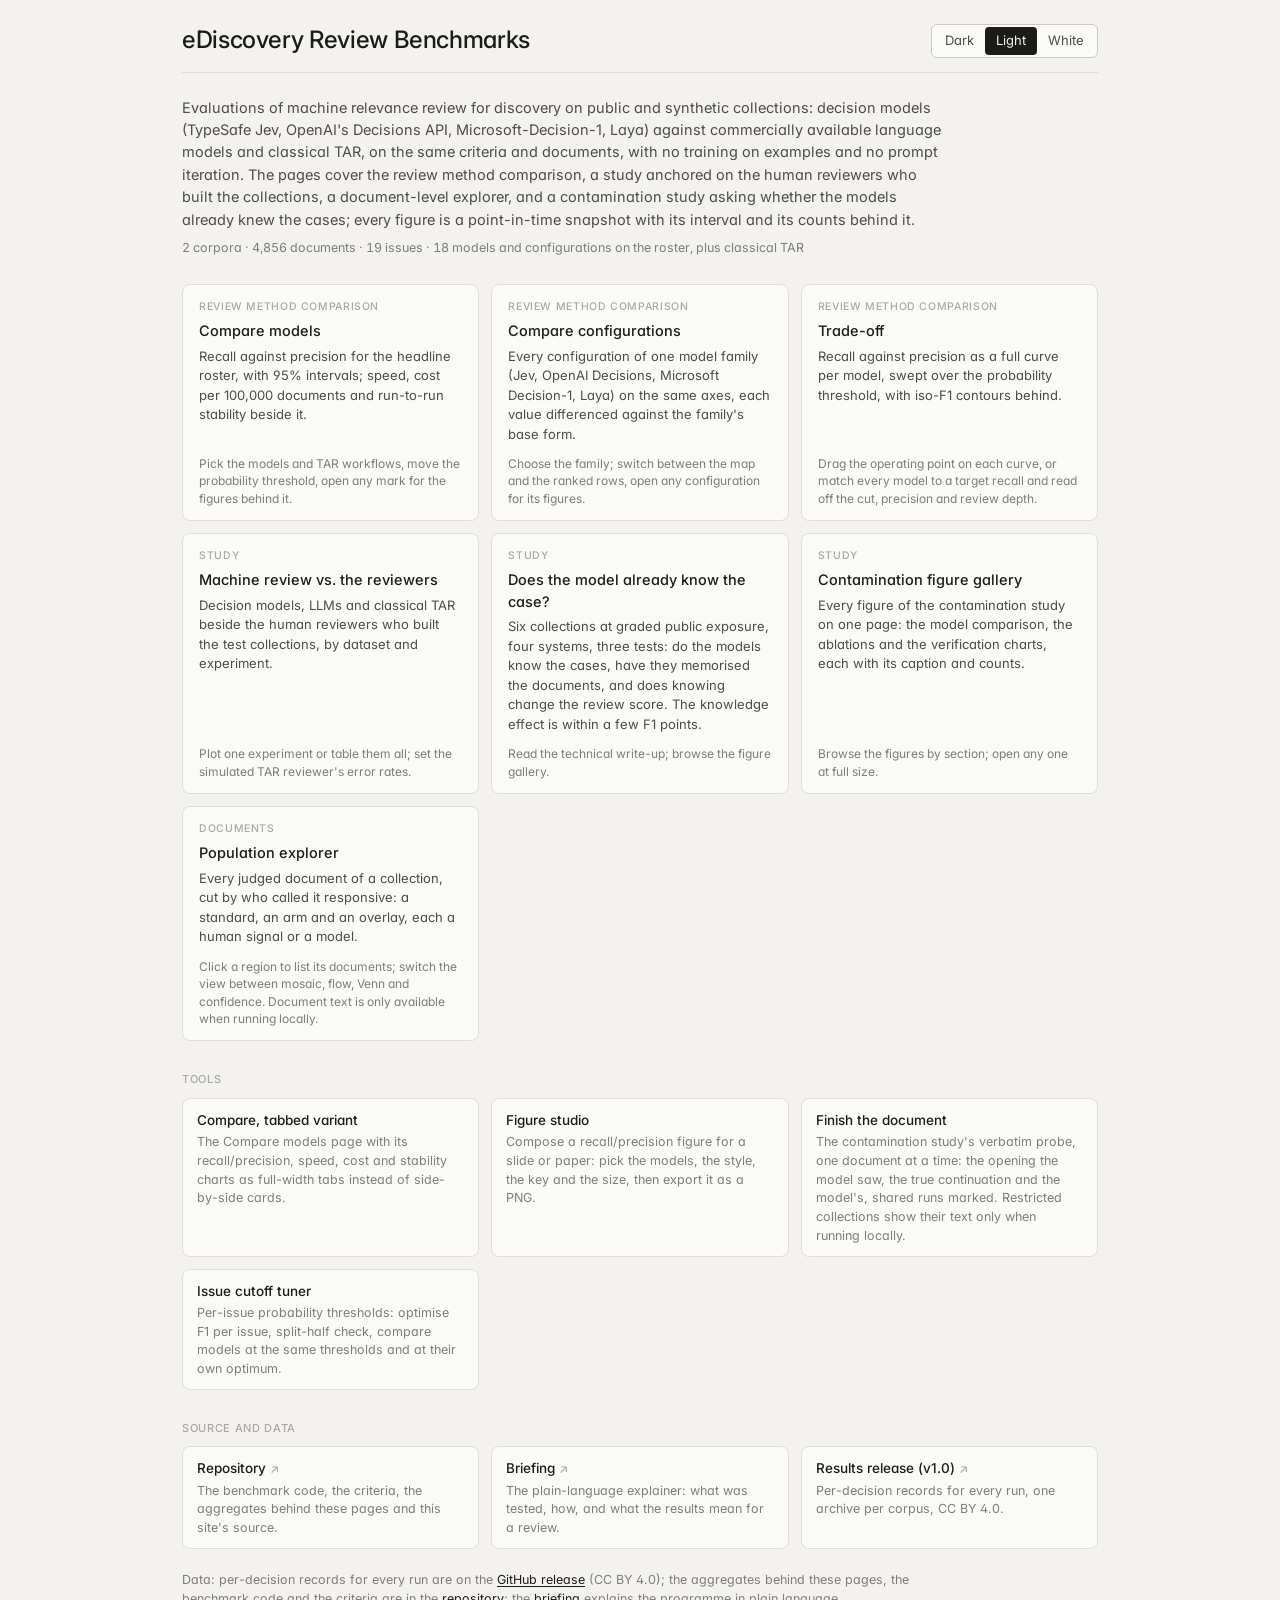
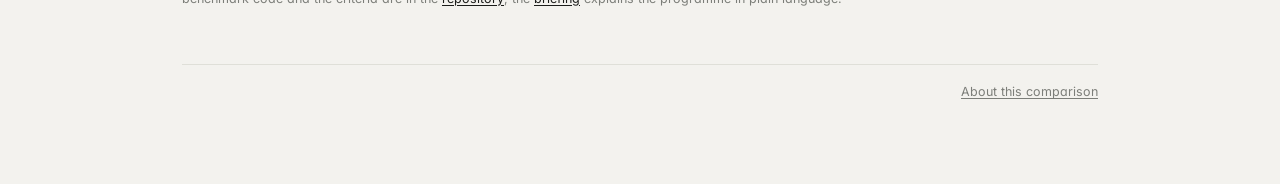
==== commit 6ec556d0: "deploy 2026-11-06T20:51Z" ====
--- a/index.html
+++ b/index.html
@@ -19,9 +19,9 @@
       href="https://fonts.googleapis.com/css2?family=Inter:wght@400;500;600&display=swap"
       rel="stylesheet"
     />
-    <script type="module" crossorigin src="./assets/landing-Cs66nRhH.js"></script>
+    <script type="module" crossorigin src="./assets/landing-Bcf2vR1Z.js"></script>
     <link rel="modulepreload" crossorigin href="./assets/styles-Xh6eVduI.js">
-    <link rel="modulepreload" crossorigin href="./assets/data-CYS6ypsq.js">
+    <link rel="modulepreload" crossorigin href="./assets/data-DD5qZTUt.js">
     <link rel="modulepreload" crossorigin href="./assets/Disclaimer-BlJvV3gq.js">
     <link rel="stylesheet" crossorigin href="./assets/styles-Bx_ryzWv.css">
   </head>
